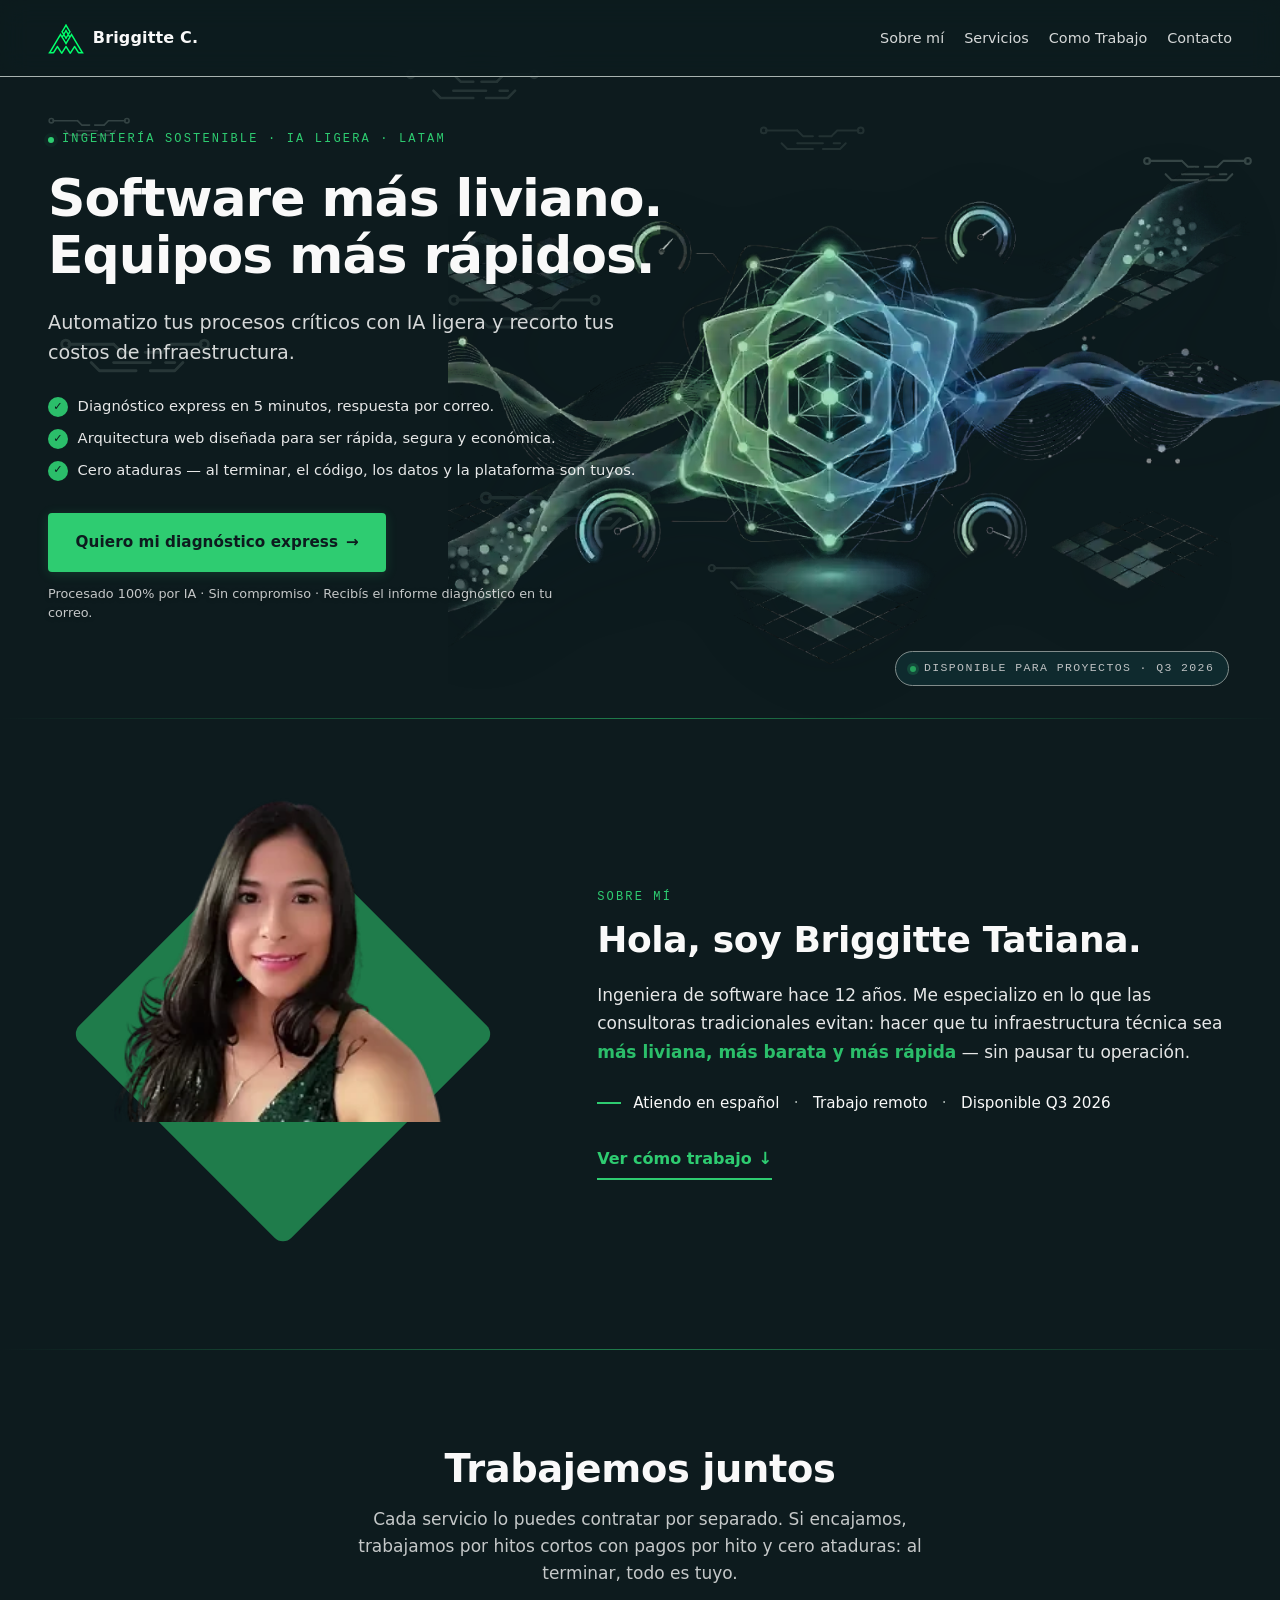
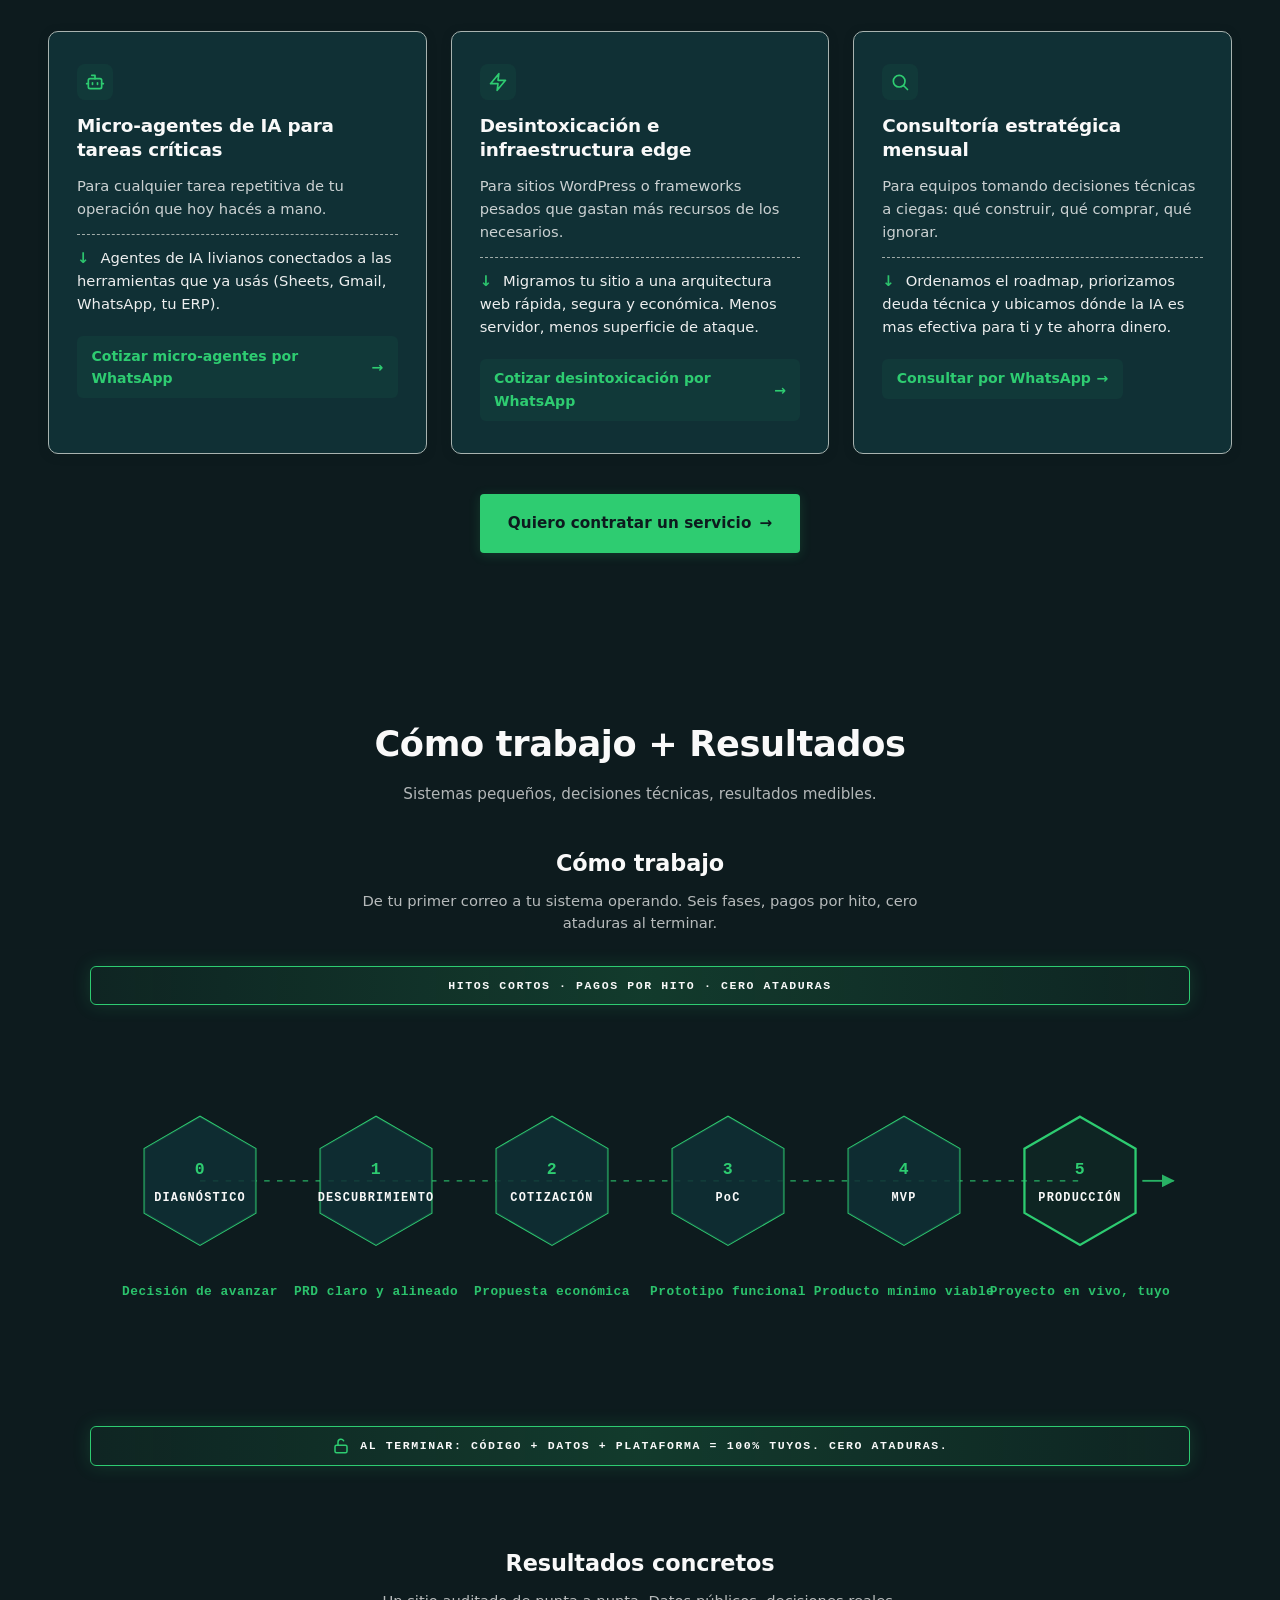
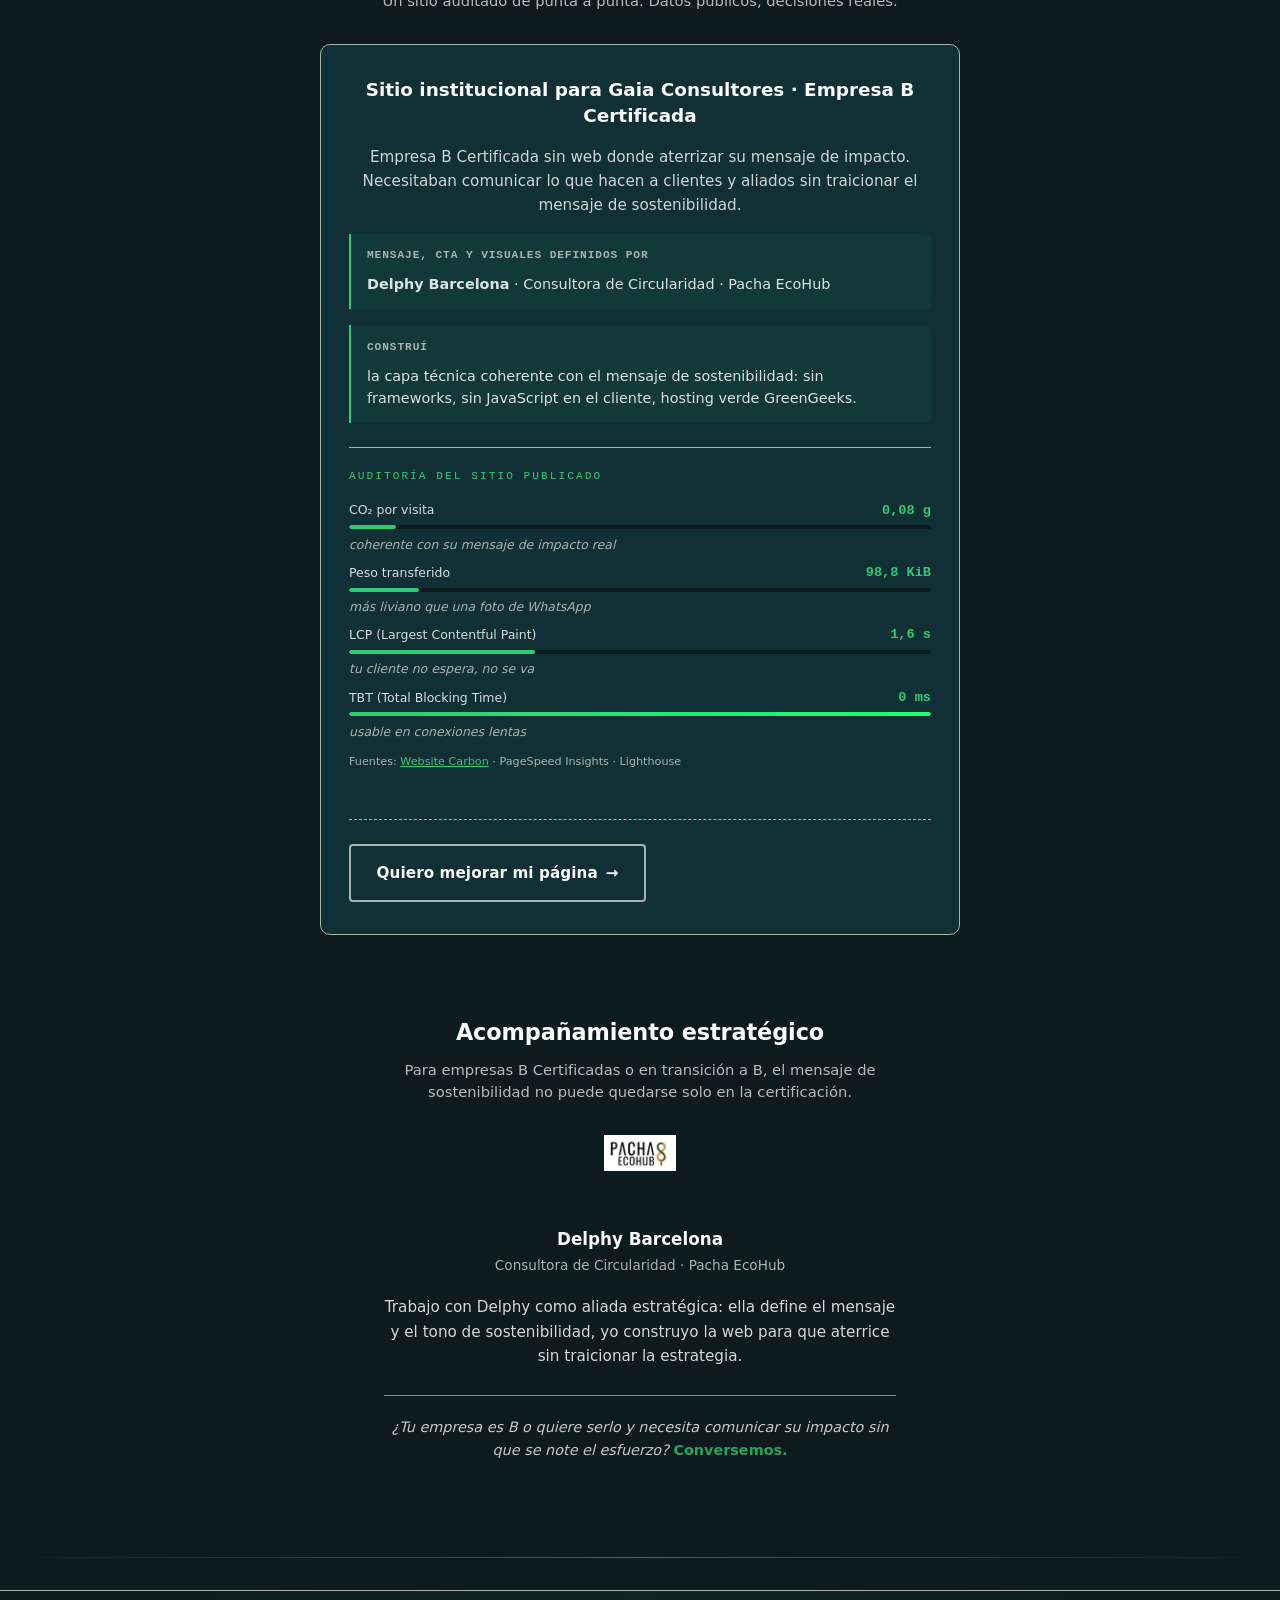
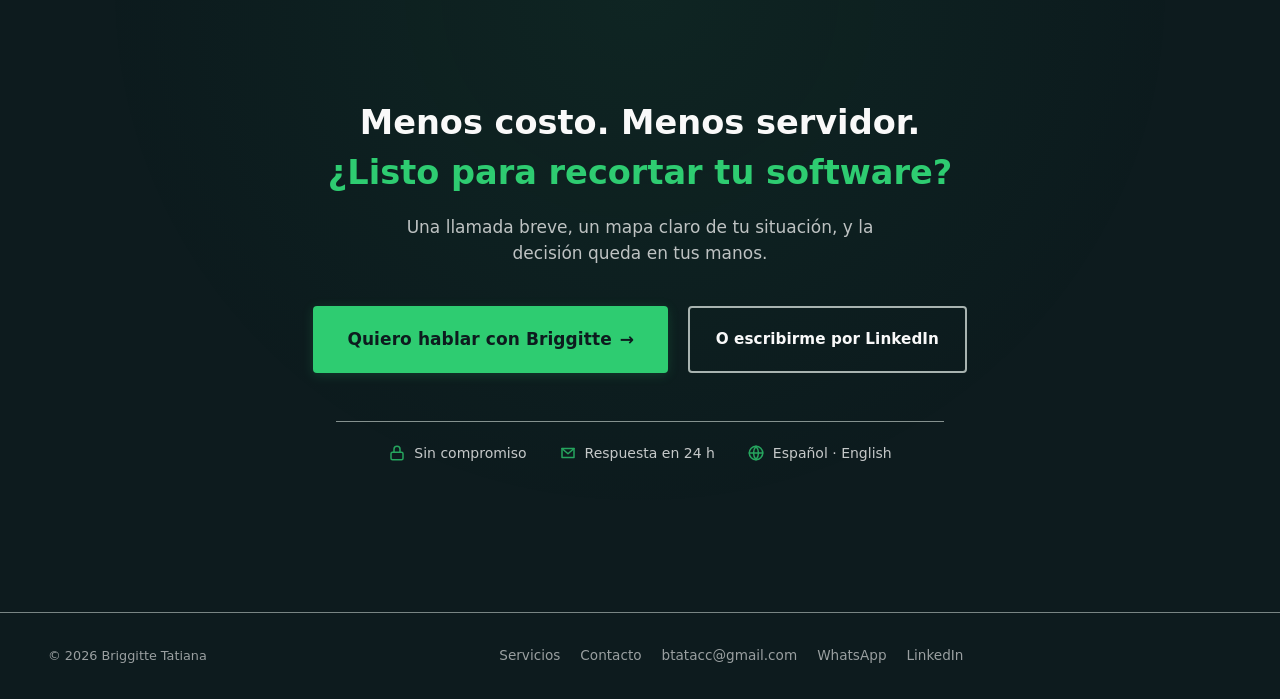
==== index.html @ 725b8bbf "feat(como-trabajo): layout 3+3 zigzag en mobile para legibilidad El SVG desktop con 6 hexágonos en l" ====
<!DOCTYPE html>
<html lang="es">

<head>
  <meta charset="UTF-8">
  <meta name="viewport" content="width=device-width, initial-scale=1.0">
  <meta name="description"
    content="Briggitte Tatiana — Ingeniera de software senior experta en alta eficiencia. Reduzco costos operativos y huella de carbono digital en Latam con infraestructura estática y micro-agentes de IA.">
  <meta name="theme-color" content="#0D1B1E">
  <link rel="canonical" href="https://brillitotech.github.io/">
  <meta property="og:type" content="website">
  <meta property="og:url" content="https://brillitotech.github.io/">
  <meta property="og:title" content="Briggitte Tatiana — Alta Eficiencia para tu Software">
  <meta property="og:description"
    content="Ingeniera de software freelance en Latam. Reduzco costos operativos y CO₂ digital con micro-agentes de IA e infraestructura edge. Sin ataduras.">
  <meta property="og:image" content="https://brillitotech.github.io/assets/hero-illustration.webp">
  <meta property="og:locale" content="es_LATAM">
  <meta name="twitter:card" content="summary_large_image">
  <meta name="twitter:url" content="https://brillitotech.github.io/">
  <meta name="twitter:title" content="Briggitte Tatiana — Alta Eficiencia para tu Software">
  <meta name="twitter:description"
    content="Ingeniera de software freelance. Reduzco costos operativos y CO₂ digital con micro-agentes de IA e infraestructura edge en Latam.">
  <meta name="twitter:image" content="https://brillitotech.github.io/assets/hero-illustration.webp">
  <title>Briggitte Tatiana — Alta Eficiencia para tu Software</title>

  <!-- JSON-LD · datos estructurados para rich results en Google -->
  <script type="application/ld+json">
    {
      "@context": "https://schema.org",
      "@type": "ProfessionalService",
      "name": "Briggitte Tatiana — Brillitotech",
      "description": "Ingeniera de software senior freelance. Reduzco costos operativos y huella de carbono digital en Latam con infraestructura estática y micro-agentes de IA.",
      "url": "https://brillitotech.github.io",
      "image": "https://brillitotech.github.io/assets/sobre_mi.webp",
      "areaServed": { "@type": "Place", "name": "Latinoamérica" },
      "serviceType": ["Micro-agentes de IA", "Infraestructura edge", "Consultoría estratégica"],
      "knowsAbout": ["Arquitectura cloud", "Desarrollo sostenible", "IA ligera"],
      "inLanguage": "es",
      "contactPoint": {
        "@type": "ContactPoint",
        "email": "btatacc@gmail.com",
        "contactOption": "WhatsApp",
        "url": "https://wa.me/573006666230"
      }
    }
  </script>
  <script type="application/ld+json">
    {
      "@context": "https://schema.org",
      "@type": "Person",
      "name": "Briggitte Tatiana",
      "jobTitle": "Ingeniera de Software Senior",
      "description": "Arquitecta cloud freelance especializada en alta eficiencia y desarrollo sostenible para equipos en Latam.",
      "url": "https://brillitotech.github.io",
      "image": "https://brillitotech.github.io/assets/sobre_mi.webp",
      "sameAs": ["https://www.linkedin.com/in/brillitotec/"]
    }
  </script>

  <!--
    ============================================================
    CSS EXTERNO · Arquitectura por responsabilidades
    ------------------------------------------------------------
    tokens.css      Variables de tema (paleta, tipografía, espacios)
    base.css        Reset, body, defaults
    decor.css       Marcas de agua de fondo y capa sobre el decor
    header.css      Header, nav y logo
    layout.css      Container, hero-grid, services-grid, bio-grid, breakpoints
    buttons.css     .btn y variantes (.btn--primary, .btn--ghost)
    sections-hero.css     Hero (eyebrow, h1, sub, props, CTA, illustration)
    sections-servicios.css Servicios + cards reutilizables
    sections-como-trabajo.css Como trabajo + titles compartidos + closing
    sections-resultados.css Impact bars + resultado-card + acompañamiento-card
    sections-closing.css   CTA final + trust signals
    footer.css      Pie de página
    bio.css         Sobre mí (foto + texto + copy)
    modal.css       Modal diagnóstico cyberpunk + .hero-cta__help

    Orden de carga: importa. tokens primero (todo depende de él).
    ============================================================
  -->
  <link rel="stylesheet" href="css/tokens.css">
  <link rel="stylesheet" href="css/base.css">
  <link rel="stylesheet" href="css/decor.css">
  <link rel="stylesheet" href="css/header.css">
  <link rel="stylesheet" href="css/layout.css">
  <link rel="stylesheet" href="css/buttons.css">
  <link rel="stylesheet" href="css/modal.css">
  <link rel="stylesheet" href="css/bio.css">
  <link rel="stylesheet" href="css/seccion/sections-hero.css">
  <link rel="stylesheet" href="css/seccion/sections-servicios.css">
  <link rel="stylesheet" href="css/seccion/sections-como-trabajo.css">
  <link rel="stylesheet" href="css/seccion/sections-resultados.css">
  <link rel="stylesheet" href="css/seccion/sections-closing.css">
  <link rel="stylesheet" href="css/footer.css">
</head>

<body>

  <!--
    ============================================================
    TOGGLE DEL MODAL DE DIAGNÓSTICO — Sin JavaScript
    ------------------------------------------------------------
    Mismo patrón que el toggle de tema:
    1) <input type="checkbox"> oculto al inicio del body.
    2) El CTA del hero (línea ~172) usa <label for="diagnostico-toggle">
       en vez de <a>: al hacer clic marca/desmarca el checkbox.
    3) El bloque .modal (al final del body) se muestra/oculta
       según el estado de este checkbox, vía CSS puro.
    4) El botón "X" dentro del modal es otro <label for="diagnostico-toggle">:
       al hacer clic desmarca el checkbox y cierra el modal.
    ============================================================
  -->
  <input type="checkbox" id="diagnostico-toggle" aria-label="Abrir formulario de diagnóstico">

  <!--
    ============================================================
    FONDO DECORATIVO (marcas de agua globales)
    ------------------------------------------------------------
    Wrapper .bg-decor position:fixed cubre todo el viewport
    con tres capas:
      · .bg-decor__col--left  → 3 marcas (SVG <use>) a la izq
      · .bg-decor__col--right → 3 marcas (SVG <use>) a la der
      · .bg-decor__center     → 8 marcas distribuidas en grid 2×4
    z-index: -1 → queda detrás del contenido.
    aria-hidden=true: puramente decorativo.
    ============================================================
  -->
  <svg width="0" height="0" style="position:absolute" aria-hidden="true">
    <symbol id="decor-logo" viewBox="0 0 1080 1350" fill="none" stroke="#5A6B68" stroke-width="14"
      stroke-linecap="round" stroke-linejoin="round">
      <line x1="225" y1="600" x2="445" y2="600" />
      <polyline points="445,600 485,640 555,640" />
      <line x1="600" y1="640" x2="685" y2="640" />
      <polyline points="685,640 725,600 875,600" />
      <line x1="445" y1="690" x2="625" y2="690" />
      <line x1="700" y1="690" x2="745" y2="690" />
      <polyline points="335,690 375,730 555,730" />
      <polyline points="625,730 745,730 785,690" />
      <circle cx="210" cy="600" r="20" />
      <circle cx="890" cy="600" r="20" />
    </symbol>
  </svg>

  <div class="bg-decor" aria-hidden="true">
    <div class="bg-decor__col bg-decor__col--left">
      <svg class="bg-decor__mark" viewBox="0 0 1080 1350" preserveAspectRatio="xMidYMid meet">
        <use href="#decor-logo" />
      </svg>
      <svg class="bg-decor__mark" viewBox="0 0 1080 1350" preserveAspectRatio="xMidYMid meet">
        <use href="#decor-logo" />
      </svg>
      <svg class="bg-decor__mark" viewBox="0 0 1080 1350" preserveAspectRatio="xMidYMid meet">
        <use href="#decor-logo" />
      </svg>
    </div>
    <div class="bg-decor__col bg-decor__col--right">
      <svg class="bg-decor__mark" viewBox="0 0 1080 1350" preserveAspectRatio="xMidYMid meet">
        <use href="#decor-logo" />
      </svg>
      <svg class="bg-decor__mark" viewBox="0 0 1080 1350" preserveAspectRatio="xMidYMid meet">
        <use href="#decor-logo" />
      </svg>
      <svg class="bg-decor__mark" viewBox="0 0 1080 1350" preserveAspectRatio="xMidYMid meet">
        <use href="#decor-logo" />
      </svg>
    </div>
    <div class="bg-decor__center">
      <svg class="bg-decor__mark--center" viewBox="0 0 1080 1350" preserveAspectRatio="xMidYMid meet">
        <use href="#decor-logo" />
      </svg>
      <svg class="bg-decor__mark--center" viewBox="0 0 1080 1350" preserveAspectRatio="xMidYMid meet">
        <use href="#decor-logo" />
      </svg>
      <svg class="bg-decor__mark--center" viewBox="0 0 1080 1350" preserveAspectRatio="xMidYMid meet">
        <use href="#decor-logo" />
      </svg>
      <svg class="bg-decor__mark--center" viewBox="0 0 1080 1350" preserveAspectRatio="xMidYMid meet">
        <use href="#decor-logo" />
      </svg>
      <svg class="bg-decor__mark--center" viewBox="0 0 1080 1350" preserveAspectRatio="xMidYMid meet">
        <use href="#decor-logo" />
      </svg>
      <svg class="bg-decor__mark--center" viewBox="0 0 1080 1350" preserveAspectRatio="xMidYMid meet">
        <use href="#decor-logo" />
      </svg>
      <svg class="bg-decor__mark--center" viewBox="0 0 1080 1350" preserveAspectRatio="xMidYMid meet">
        <use href="#decor-logo" />
      </svg>
      <svg class="bg-decor__mark--center" viewBox="0 0 1080 1350" preserveAspectRatio="xMidYMid meet">
        <use href="#decor-logo" />
      </svg>
    </div>
  </div>

  <!-- ============================================================
       1 · HEADER / NAV
       ============================================================ -->
  <header class="site-header">
    <div class="container">
      <nav class="nav" aria-label="Navegación principal">
        <a href="#inicio" class="logo" aria-label="Volver al inicio · Brillitotech">
          <img src="assets/brillito-logo-header.webp" alt="" width="36" height="36" class="logo__mark" loading="eager"
            decoding="async">
          <span class="logo__text">Briggitte C.<span class="logo__dot"></span></span>
        </a>
        <ul class="nav-links">
          <li><a href="#sobre-mi">Sobre mí</a></li>
          <li><a href="#servicios">Servicios</a></li>
          <li><a href="#testimonios">Como Trabajo</a></li>
          <li><a href="#contacto">Contacto</a></li>
        </ul>
      </nav>
    </div>
  </header>

  <main>

    <!-- ============================================================
         2 · HERO
         ------------------------------------------------------------
         Jerarquía (de arriba a abajo):
           1. Eyebrow (rol + posicionamiento)
           2. H1 (idea fuerte, 4-8 palabras)
           3. H2 (promesa concreta con dolor → solución)
           4. Value props (3 bullets · ancla de credibilidad)
           5. CTA primario
           6. Help text (alivia objeciones finales)
         Columna derecha: avatar/foto con badge de disponibilidad.
         ============================================================ -->
    <section class="hero" id="inicio">
      <div class="container">
        <div class="hero-grid">

          <div class="hero-text">
            <p class="hero-eyebrow">
              <span class="hero-eyebrow__dot" aria-hidden="true"></span>
              Ingeniería sostenible · IA ligera · Latam
            </p>

            <h1>Software más liviano.<br>Equipos más rápidos.</h1>

            <h2 class="hero-sub">
              Automatizo tus procesos críticos con IA ligera y recorto
              tus costos de infraestructura.
            </h2>

            <ul class="hero-props" aria-label="Qué incluye trabajar conmigo">
              <li><span class="hero-props__check" aria-hidden="true">✓</span> Diagnóstico express en 5 minutos,
                respuesta por correo.</li>
              <li><span class="hero-props__check" aria-hidden="true">✓</span> Arquitectura web diseñada para ser rápida,
                segura y económica.</li>
              <li><span class="hero-props__check" aria-hidden="true">✓</span> Cero ataduras — al terminar, el código,
                los datos y la plataforma son tuyos.</li>
            </ul>

            <div class="hero-cta">
              <label for="diagnostico-toggle" class="btn btn--primary" role="button" tabindex="0">
                Quiero mi diagnóstico express
                <span class="btn__arrow" aria-hidden="true">→</span>
              </label>
              <p class="hero-cta__help">
                Procesado 100% por IA · Sin compromiso · Recibís el informe diagnóstico en tu correo.
              </p>
            </div>
          </div>

        </div>
      </div>

      <div class="hero-illustration-float" aria-hidden="true">
        <img src="assets/hero-illustration.webp" alt="" width="1408" height="768" class="hero-illustration"
          loading="eager" decoding="async">
      </div>

      <span class="hero-availability">
        <span class="hero-availability__dot" aria-hidden="true"></span>
        Disponible para proyectos · Q3 2026
      </span>
    </section>

    <!-- 3 · SOBRE BRIGGITTE (foto + comentario personal) -->
    <section id="sobre-mi" class="bio">
      <div class="container">
        <div class="bio-grid">

          <div class="bio-photo">
            <span class="bio-photo__diamond" aria-hidden="true"></span>
            <img src="assets/sobre_mi.webp" alt="Briggitte Tatiana — ingeniera de software senior"
              class="bio-photo__img" width="800" height="800" loading="lazy" decoding="async">
          </div>

          <div class="bio-text">
            <p class="bio-eyebrow">Sobre mí</p>
            <h2 class="bio-title">Hola, soy Briggitte Tatiana.</h2>
            <p class="bio-lead">
              Ingeniera de software hace 12 años. Me especializo en lo
              que las consultoras tradicionales evitan: hacer que tu
              infraestructura técnica sea <strong>más liviana, más barata y
                más rápida</strong> — sin pausar tu operación.
            </p>

            <div class="bio-divider">
              <span class="bio-divider__dash" aria-hidden="true"></span>
              <span class="bio-divider__text">Atiendo en español</span>
              <span class="bio-divider__sep">·</span>
              <span class="bio-divider__text">Trabajo remoto</span>
              <span class="bio-divider__sep">·</span>
              <span class="bio-divider__text">Disponible Q3 2026</span>
            </div>

            <a href="#servicios" class="bio-cta">
              Ver cómo trabajo
              <span class="bio-cta__arrow" aria-hidden="true">↓</span>
            </a>
          </div>

        </div>
      </div>
    </section>

    <!-- 4 · SERVICIOS -->
    <section id="servicios">
      <div class="container">
        <h2 class="services-title">Trabajemos juntos</h2>
        <p class="services-sub">
          Cada servicio lo puedes contratar por separado. Si encajamos, trabajamos por hitos cortos
          con pagos por hito y cero ataduras: al terminar, todo es tuyo.
        </p>

        <div class="services-grid">

          <article class="card">
            <span class="card-icon card-icon--bolt" aria-hidden="true">
              <svg viewBox="0 0 24 24" fill="none" stroke="currentColor" stroke-width="2" stroke-linecap="round"
                stroke-linejoin="round">
                <path d="M12 8V4H8" />
                <rect width="16" height="12" x="4" y="8" rx="2" />
                <path d="M2 14h2" />
                <path d="M20 14h2" />
                <path d="M15 13v2" />
                <path d="M9 13v2" />
              </svg>
            </span>
            <h3>Micro-agentes de IA para tareas críticas</h3>
            <p class="card__problem">Para cualquier tarea repetitiva de tu operación
              que hoy hacés a mano.</p>
            <p class="card__solution"><span class="card__arrow" aria-hidden="true">↓</span>
              Agentes de IA livianos conectados a las herramientas que ya usás
              (Sheets, Gmail, WhatsApp, tu ERP).
            </p>
            <a class="card__whatsapp"
              href="https://wa.me/573006666230?text=Hola%20Briggitte%2C%20vi%20tu%20servicio%20de%20micro-agentes%20de%20IA%20y%20quiero%20cotizar."
              target="_blank" rel="noopener">
              Cotizar micro-agentes por WhatsApp <span aria-hidden="true">→</span>
            </a>
          </article>

          <article class="card">
            <span class="card-icon card-icon--leaf" aria-hidden="true">
              <svg viewBox="0 0 24 24" fill="none" stroke="currentColor" stroke-width="2" stroke-linecap="round"
                stroke-linejoin="round">
                <polygon points="13 2 3 14 12 14 11 22 21 10 12 10 13 2"></polygon>
              </svg>
            </span>
            <h3>Desintoxicación e infraestructura edge</h3>
            <p class="card__problem">Para sitios WordPress o frameworks pesados
              que gastan más recursos de los necesarios.</p>
            <p class="card__solution"><span class="card__arrow" aria-hidden="true">↓</span>
              Migramos tu sitio a una arquitectura web rápida, segura
              y económica. Menos servidor, menos superficie de ataque.
            </p>
            <a class="card__whatsapp"
              href="https://wa.me/573006666230?text=Hola%20Briggitte%2C%20me%20interesa%20migrar%20mi%20sitio%20a%20infraestructura%20edge."
              target="_blank" rel="noopener">
              Cotizar desintoxicación por WhatsApp <span aria-hidden="true">→</span>
            </a>
          </article>

          <article class="card">
            <span class="card-icon card-icon--scope" aria-hidden="true">
              <svg viewBox="0 0 24 24" fill="none" stroke="currentColor" stroke-width="2" stroke-linecap="round"
                stroke-linejoin="round">
                <circle cx="11" cy="11" r="7"></circle>
                <line x1="21" y1="21" x2="16.5" y2="16.5"></line>
              </svg>
            </span>
            <h3>Consultoría estratégica mensual</h3>
            <p class="card__problem">Para equipos tomando decisiones técnicas a ciegas:
              qué construir, qué comprar, qué ignorar.</p>
            <p class="card__solution"><span class="card__arrow" aria-hidden="true">↓</span>
              Ordenamos el roadmap, priorizamos deuda técnica y ubicamos
              dónde la IA es mas efectiva para ti y te ahorra dinero.
            </p>
            <a class="card__whatsapp"
              href="https://wa.me/573006666230?text=Hola%20Briggitte%2C%20tengo%20preguntas%20sobre%20consultor%C3%ADa%20estrat%C3%A9gica%20mensual."
              target="_blank" rel="noopener">
              Consultar por WhatsApp <span aria-hidden="true">→</span>
            </a>
          </article>

        </div>

        <div class="services-cta">
          <a class="btn btn--primary"
            href="https://wa.me/573006666230?text=Hola%2C%20quiero%20cotizar%20uno%20de%20tus%20servicios"
            target="_blank" rel="noopener">
            Quiero contratar un servicio
            <span class="btn__arrow" aria-hidden="true">→</span>
          </a>
        </div>
      </div>
    </section>

    <!-- 5 · CÓMO TRABAJO + RESULTADOS
         ------------------------------------------------------------
         Reemplazo del antiguo bloque de testimonios. Misma id
         (#testimonios) para no romper anchors del nav y del menú.
         Dos sub-secciones dentro de una sección unificada:
           1. Cómo trabajo    → flujo SVG de 6 hexágonos (Fase 0–5)
           2. Resultados      → caso real auditado (Gaia)
         Sin testimonios fabricados. Sin métricas inventadas. Sin JS. -->
    <section id="testimonios">
      <div class="container">
        <h2 class="section-title">Cómo trabajo + Resultados</h2>
        <p class="section-sub">Sistemas pequeños, decisiones técnicas, resultados medibles.</p>

        <!-- ============================================================
             5.1 · CÓMO TRABAJO · marco freelance
             ------------------------------------------------------------
             Infografía SVG inline: 6 hexágonos numerados (Fase 0–5)
             conectados por una línea de progreso. Dos banners de
             garantía (arriba: hitos cortos · cero ataduras;
             abajo: al terminar todo es tuyo). Sin dependencias
             externas. aria-label describe el flujo completo.
             ============================================================ -->
        <div class="subsection">
          <h3 class="subsection-title">Cómo trabajo</h3>
          <p class="subsection-sub">
            De tu primer correo a tu sistema operando. Seis fases, pagos por hito,
            cero ataduras al terminar.
          </p>

          <!-- Banner superior · garantías de trabajo -->
          <div class="marco-banner marco-banner--top" aria-hidden="false">
            <span class="marco-banner__text">
              HITOS CORTOS · PAGOS POR HITO · CERO ATADURAS
            </span>
          </div>

          <!--
            viewBox 1200x540: da espacio entre los entregables verdes
            y el banner inferior. En desktop, el .marco-banner--bottom
            usa margin-top negativo para subir y emparejar con el
            banner superior. En mobile, el aire extra se aprovecha
            para que los textos verdes no se monten entre sí.
          -->
          <!--
            viewBox 1200x620: aumenta la altura para dar más aire
            vertical entre los hexágonos y los entregables verdes
            inferiores. En mobile (cuando el SVG escala a ~360px de
            ancho) cada px del viewBox equivale a ~0.3px reales,
            por eso este padding interno se nota mucho.
          -->
          <svg class="flow-hexagram" viewBox="0 0 1200 620" xmlns="http://www.w3.org/2000/svg" role="img"
            aria-label="Flujo freelance en seis fases: 0 Diagnóstico inicial, 1 Descubrimiento y arquitectura, 2 Cotización y acuerdo de hitos, 3 Prueba de concepto, 4 Desarrollo del MVP, 5 Despliegue en producción.">

            <!-- Definiciones: glow suave + marcador de flecha hexagonal -->
            <defs>
              <filter id="hex-glow" x="-50%" y="-50%" width="200%" height="200%">
                <feGaussianBlur stdDeviation="3" result="blur" />
                <feMerge>
                  <feMergeNode in="blur" />
                  <feMergeNode in="SourceGraphic" />
                </feMerge>
              </filter>
              <marker id="hex-arrow" viewBox="0 0 10 10" refX="9" refY="5" markerWidth="7" markerHeight="7"
                orient="auto-start-reverse">
                <path d="M 0 0 L 10 5 L 0 10 z" fill="currentColor" />
              </marker>
            </defs>

            <!-- Línea de progreso que conecta los 6 hexágonos.
                 Pasa por el centro vertical (y=170) de cada uno.
                 Glow sutil vía filtro (refuerza identidad sin pesar). -->
            <line class="flow-hexagram__line" x1="120" y1="170" x2="1080" y2="170" />

            <!-- Hexágono 0 · DIAGNÓSTICO -->
            <g class="flow-hex-node" transform="translate(120,170)">
              <polygon class="flow-hex__shape" points="0,-70 60.6,-35 60.6,35 0,70 -60.6,35 -60.6,-35" />
              <polygon class="flow-hex__fill" points="0,-70 60.6,-35 60.6,35 0,70 -60.6,35 -60.6,-35" />
              <text class="flow-hex__num" y="-8" text-anchor="middle">0</text>
              <text class="flow-hex__title" y="22" text-anchor="middle">DIAGNÓSTICO</text>
              <text class="flow-hex__deliv" y="125" text-anchor="middle">Decisión de avanzar</text>
            </g>

            <!-- Hexágono 1 · DESCUBRIMIENTO -->
            <g class="flow-hex-node" transform="translate(312,170)">
              <polygon class="flow-hex__shape" points="0,-70 60.6,-35 60.6,35 0,70 -60.6,35 -60.6,-35" />
              <polygon class="flow-hex__fill" points="0,-70 60.6,-35 60.6,35 0,70 -60.6,35 -60.6,-35" />
              <text class="flow-hex__num" y="-8" text-anchor="middle">1</text>
              <text class="flow-hex__title" y="22" text-anchor="middle">DESCUBRIMIENTO</text>
              <text class="flow-hex__deliv" y="125" text-anchor="middle">PRD claro y alineado</text>
            </g>

            <!-- Hexágono 2 · COTIZACIÓN -->
            <g class="flow-hex-node" transform="translate(504,170)">
              <polygon class="flow-hex__shape" points="0,-70 60.6,-35 60.6,35 0,70 -60.6,35 -60.6,-35" />
              <polygon class="flow-hex__fill" points="0,-70 60.6,-35 60.6,35 0,70 -60.6,35 -60.6,-35" />
              <text class="flow-hex__num" y="-8" text-anchor="middle">2</text>
              <text class="flow-hex__title" y="22" text-anchor="middle">COTIZACIÓN</text>
              <text class="flow-hex__deliv" y="125" text-anchor="middle">Propuesta económica</text>
            </g>

            <!-- Hexágono 3 · PoC -->
            <g class="flow-hex-node" transform="translate(696,170)">
              <polygon class="flow-hex__shape" points="0,-70 60.6,-35 60.6,35 0,70 -60.6,35 -60.6,-35" />
              <polygon class="flow-hex__fill" points="0,-70 60.6,-35 60.6,35 0,70 -60.6,35 -60.6,-35" />
              <text class="flow-hex__num" y="-8" text-anchor="middle">3</text>
              <text class="flow-hex__title" y="22" text-anchor="middle">PoC</text>
              <text class="flow-hex__deliv" y="125" text-anchor="middle">Prototipo funcional</text>
            </g>

            <!-- Hexágono 4 · MVP -->
            <g class="flow-hex-node" transform="translate(888,170)">
              <polygon class="flow-hex__shape" points="0,-70 60.6,-35 60.6,35 0,70 -60.6,35 -60.6,-35" />
              <polygon class="flow-hex__fill" points="0,-70 60.6,-35 60.6,35 0,70 -60.6,35 -60.6,-35" />
              <text class="flow-hex__num" y="-8" text-anchor="middle">4</text>
              <text class="flow-hex__title" y="22" text-anchor="middle">MVP</text>
              <text class="flow-hex__deliv" y="125" text-anchor="middle">Producto mínimo viable</text>
            </g>

            <!-- Hexágono 5 · PRODUCCIÓN · última fase, sale del marco -->
            <g class="flow-hex-node flow-hex-node--last" transform="translate(1080,170)">
              <polygon class="flow-hex__shape" points="0,-70 60.6,-35 60.6,35 0,70 -60.6,35 -60.6,-35" />
              <polygon class="flow-hex__fill" points="0,-70 60.6,-35 60.6,35 0,70 -60.6,35 -60.6,-35" />
              <text class="flow-hex__num" y="-8" text-anchor="middle">5</text>
              <text class="flow-hex__title" y="22" text-anchor="middle">PRODUCCIÓN</text>
              <text class="flow-hex__deliv" y="125" text-anchor="middle">Proyecto en vivo, tuyo</text>
            </g>

            <!-- Flecha final · sale del hex 5 apuntando a "tuyo" -->
            <line class="flow-hexagram__arrow-out" x1="1148" y1="170" x2="1182" y2="170" marker-end="url(#hex-arrow)" />
          </svg>

          <!--
            SVG MOBILE (≤720px) · Layout 3+3 zigzag.
            3 hexs arriba (0, 1, 2) + 3 hexs abajo (3, 4, 5) conectados
            por flechas verticales zig-zag. ViewBox más cuadrado (500x720)
            para que cada hex ocupe ~150px de ancho real en mobile y
            los textos se lean.
            Display:none en desktop via CSS; el SVG desktop de arriba
            sigue siendo el principal en ≥720px.
          -->
          <svg class="flow-hexagram-mobile" viewBox="0 0 500 720" xmlns="http://www.w3.org/2000/svg"
            role="img"
            aria-label="Flujo freelance en seis fases en móvil: 0 Diagnóstico, 1 Descubrimiento, 2 Cotización, 3 Prueba de concepto, 4 MVP, 5 Producción.">

            <!-- Definiciones reutilizadas: marker de flecha -->
            <defs>
              <marker id="hex-arrow-mobile" viewBox="0 0 10 10" refX="9" refY="5" markerWidth="7" markerHeight="7"
                orient="auto-start-reverse">
                <path d="M 0 0 L 10 5 L 0 10 z" fill="currentColor" />
              </marker>
            </defs>

            <!-- Fila 1 · HEXS 0, 1, 2 (arriba) -->
            <!-- Línea horizontal punteada fila 1 -->
            <line class="flow-hexagram__line" x1="80" y1="100" x2="420" y2="100" />

            <!-- Hex 0 · DIAGNÓSTICO (arriba-izquierda) -->
            <g class="flow-hex-node" transform="translate(80,100)">
              <polygon class="flow-hex__shape" points="0,-60 52,-30 52,30 0,60 -52,30 -52,-30" />
              <polygon class="flow-hex__fill" points="0,-60 52,-30 52,30 0,60 -52,30 -52,-30" />
              <text class="flow-hex__num" y="-6" text-anchor="middle">0</text>
              <text class="flow-hex__title" y="18" text-anchor="middle">DIAGNÓSTICO</text>
              <text class="flow-hex__deliv" y="105" text-anchor="middle">Decisión de avanzar</text>
            </g>

            <!-- Hex 1 · DESCUBRIMIENTO (arriba-centro) -->
            <g class="flow-hex-node" transform="translate(250,100)">
              <polygon class="flow-hex__shape" points="0,-60 52,-30 52,30 0,60 -52,30 -52,-30" />
              <polygon class="flow-hex__fill" points="0,-60 52,-30 52,30 0,60 -52,30 -52,-30" />
              <text class="flow-hex__num" y="-6" text-anchor="middle">1</text>
              <text class="flow-hex__title" y="18" text-anchor="middle">DESCUBRIMIENTO</text>
              <text class="flow-hex__deliv" y="105" text-anchor="middle">PRD claro y alineado</text>
            </g>

            <!-- Hex 2 · COTIZACIÓN (arriba-derecha) -->
            <g class="flow-hex-node" transform="translate(420,100)">
              <polygon class="flow-hex__shape" points="0,-60 52,-30 52,30 0,60 -52,30 -52,-30" />
              <polygon class="flow-hex__fill" points="0,-60 52,-30 52,30 0,60 -52,30 -52,-30" />
              <text class="flow-hex__num" y="-6" text-anchor="middle">2</text>
              <text class="flow-hex__title" y="18" text-anchor="middle">COTIZACIÓN</text>
              <text class="flow-hex__deliv" y="105" text-anchor="middle">Propuesta económica</text>
            </g>

            <!-- Flecha zigzag · hex 2 (arriba-derecha, x=420) → hex 3 (abajo-izquierda, x=80) -->
            <path class="flow-hexagram__zigzag" d="M 420,160 L 420,260 L 80,260 L 80,320"
              fill="none" stroke="currentColor" stroke-width="1.5" stroke-dasharray="6 8" opacity="0.85"
              marker-end="url(#hex-arrow-mobile)" />

            <!-- Fila 2 · HEXS 3, 4, 5 (abajo) -->
            <!-- Línea horizontal punteada fila 2 -->
            <line class="flow-hexagram__line" x1="80" y1="430" x2="420" y2="430" />

            <!-- Hex 3 · PoC (abajo-izquierda) -->
            <g class="flow-hex-node" transform="translate(80,430)">
              <polygon class="flow-hex__shape" points="0,-60 52,-30 52,30 0,60 -52,30 -52,-30" />
              <polygon class="flow-hex__fill" points="0,-60 52,-30 52,30 0,60 -52,30 -52,-30" />
              <text class="flow-hex__num" y="-6" text-anchor="middle">3</text>
              <text class="flow-hex__title" y="18" text-anchor="middle">PoC</text>
              <text class="flow-hex__deliv" y="105" text-anchor="middle">Prototipo funcional</text>
            </g>

            <!-- Hex 4 · MVP (abajo-centro) -->
            <g class="flow-hex-node" transform="translate(250,430)">
              <polygon class="flow-hex__shape" points="0,-60 52,-30 52,30 0,60 -52,30 -52,-30" />
              <polygon class="flow-hex__fill" points="0,-60 52,-30 52,30 0,60 -52,30 -52,-30" />
              <text class="flow-hex__num" y="-6" text-anchor="middle">4</text>
              <text class="flow-hex__title" y="18" text-anchor="middle">MVP</text>
              <text class="flow-hex__deliv" y="105" text-anchor="middle">Producto mínimo viable</text>
            </g>

            <!-- Hex 5 · PRODUCCIÓN (abajo-derecha, destacado) -->
            <g class="flow-hex-node flow-hex-node--last" transform="translate(420,430)">
              <polygon class="flow-hex__shape" points="0,-60 52,-30 52,30 0,60 -52,30 -52,-30" />
              <polygon class="flow-hex__fill" points="0,-60 52,-30 52,30 0,60 -52,30 -52,-30" />
              <text class="flow-hex__num" y="-6" text-anchor="middle">5</text>
              <text class="flow-hex__title" y="18" text-anchor="middle">PRODUCCIÓN</text>
              <text class="flow-hex__deliv" y="105" text-anchor="middle">Proyecto en vivo, tuyo</text>
            </g>

            <!-- Flecha final · sale del hex 5 hacia "tuyo" -->
            <line class="flow-hexagram__arrow-out" x1="475" y1="430" x2="490" y2="430"
              marker-end="url(#hex-arrow-mobile)" />
          </svg>

          <!-- Banner inferior · recordatorio del 'todo es tuyo' -->
          <div class="marco-banner marco-banner--bottom" aria-hidden="false">
            <span class="marco-banner__icon" aria-hidden="true">
              <svg viewBox="0 0 24 24" fill="none" stroke="currentColor" stroke-width="2" stroke-linecap="round"
                stroke-linejoin="round">
                <rect x="4" y="11" width="16" height="10" rx="2" />
                <path d="M8 11V7a4 4 0 0 1 7.5-2" />
              </svg>
            </span>
            <span class="marco-banner__text">
              AL TERMINAR: CÓDIGO + DATOS + PLATAFORMA = 100% TUYOS. CERO ATADURAS.
            </span>
          </div>
        </div>

        <!-- ============================================================
             5.2 · RESULTADOS · caso real auditado
             ------------------------------------------------------------
             Cuenta una historia en 4 actos: necesidad del cliente,
             quién definió el mensaje (Delphy), qué construí yo,
             y la auditoría traducida a valor humano. Sin fabricar
             resultados de negocio que no medí.
             ============================================================ -->
        <div class="subsection">
          <h3 class="subsection-title">Resultados concretos</h3>
          <p class="subsection-sub">Un sitio auditado de punta a punta. Datos públicos, decisiones reales.</p>

          <article class="resultado-card">
            <p class="resultado-card__headline">
              Sitio institucional para Gaia Consultores · <strong>Empresa B Certificada</strong>
            </p>

            <p class="resultado-card__body">
              Empresa B Certificada sin web donde aterrizar su mensaje de impacto.
              Necesitaban comunicar lo que hacen a clientes y aliados sin traicionar
              el mensaje de sostenibilidad.
            </p>

            <!-- Quién definió el mensaje, los CTA y el diseño visual -->
            <div class="resultado-card__rol">
              <span class="resultado-card__rol-label">Mensaje, CTA y visuales definidos por</span>
              <p class="resultado-card__rol-text">
                <strong>Delphy Barcelona</strong> · Consultora de Circularidad · Pacha EcoHub
              </p>
            </div>

            <!-- Qué construí yo -->
            <div class="resultado-card__rol">
              <span class="resultado-card__rol-label">Construí</span>
              <p class="resultado-card__rol-text">
                la capa técnica coherente con el mensaje de sostenibilidad:
                sin frameworks, sin JavaScript en el cliente, hosting verde GreenGeeks.
              </p>
            </div>

            <!-- Auditoría con bajada humana -->
            <div class="impact" role="group" aria-label="Auditoría de impacto">
              <p class="impact__title">Auditoría del sitio publicado</p>
              <ul class="impact__list">
                <li>
                  <span class="impact__label">CO₂ por visita</span>
                  <span class="impact__value">0,08 g</span>
                  <span class="impact__note">coherente con su mensaje de impacto real</span>
                  <span class="impact__bar"><span class="impact__fill" style="width: 8%"></span></span>
                </li>
                <li>
                  <span class="impact__label">Peso transferido</span>
                  <span class="impact__value">98,8 KiB</span>
                  <span class="impact__note">más liviano que una foto de WhatsApp</span>
                  <span class="impact__bar"><span class="impact__fill" style="width: 12%"></span></span>
                </li>
                <li>
                  <span class="impact__label">LCP (Largest Contentful Paint)</span>
                  <span class="impact__value">1,6 s</span>
                  <span class="impact__note">tu cliente no espera, no se va</span>
                  <span class="impact__bar"><span class="impact__fill" style="width: 32%"></span></span>
                </li>
                <li>
                  <span class="impact__label">TBT (Total Blocking Time)</span>
                  <span class="impact__value">0 ms</span>
                  <span class="impact__note">usable en conexiones lentas</span>
                  <span class="impact__bar impact__bar--perfect"><span class="impact__fill"
                      style="width: 100%"></span></span>
                </li>
              </ul>
              <p class="impact__source">
                Fuentes:
                <a href="https://www.websitecarbon.com/" target="_blank" rel="noopener">Website Carbon</a> ·
                PageSpeed Insights · Lighthouse
              </p>
            </div>

            <!-- Puente de conversión post-resultado · H2 auditoría UX/UI.
                 Refuerza el caso Gaia con CTA contextual a WhatsApp.
                 Usa .btn--ghost (borde técnico) para no competir con el
                 CTA primario de la sección. -->
            <div class="resultado-card__cta">
              <a class="btn btn--ghost"
                href="https://wa.me/573006666230?text=Hola%20Briggitte%2C%20vi%20el%20caso%20de%20Gaia%20Consultores%20y%20quiero%20mejorar%20mi%20p%C3%A1gina."
                target="_blank" rel="noopener">
                Quiero mejorar mi página
                <span class="btn__arrow" aria-hidden="true">→</span>
              </a>
            </div>
          </article>
        </div>

        <!-- ============================================================
             5.3 · ACOMPAÑAMIENTO ESTRATÉGICO · aliada para sostenibilidad
             ------------------------------------------------------------
             Delphy deja de ser logo decorativo: aquí es aliada con rol
             claro y nombre propio en la narrativa. Sin CTA propio;
             puente suave enlaza a #contacto (que ya tiene los CTAs reales).
             ============================================================ -->
        <div class="subsection">
          <h3 class="subsection-title">Acompañamiento estratégico</h3>
          <p class="subsection-sub">
            Para empresas B Certificadas o en transición a B, el mensaje de
            sostenibilidad no puede quedarse solo en la certificación.
          </p>

          <div class="acompanamiento-card">
            <div class="acompanamiento-card__logo" aria-label="Pacha EcoHub">
              <img src="assets/pacha-ecohub-logo.webp" alt="Pacha EcoHub" loading="lazy">
            </div>

            <p class="acompanamiento-card__name">
              <strong>Delphy Barcelona</strong>
              <span>Consultora de Circularidad · Pacha EcoHub</span>
            </p>

            <p class="acompanamiento-card__rol">
              Trabajo con Delphy como aliada estratégica: ella define el mensaje
              y el tono de sostenibilidad, yo construyo la web para que aterrice
              sin traicionar la estrategia.
            </p>

            <p class="acompanamiento-card__puente">
              ¿Tu empresa es B o quiere serlo y necesita comunicar su impacto
              sin que se note el esfuerzo?
              <a href="#contacto" class="acompanamiento-card__link">Conversemos.</a>
            </p>
          </div>
        </div>
      </div>
    </section>

    <!-- ============================================================
         6 · CIERRE
         ============================================================ -->
    <section id="contacto" class="closing">
      <div class="container">
        <h2 class="closing-title">
          Menos costo. Menos servidor.
          <span class="closing-title__hl">¿Listo para recortar tu software?</span>
        </h2>
        <p class="closing-sub">Una llamada breve, un mapa claro de tu situación, y la decisión queda en tus manos.</p>
        <div class="closing-actions">
          <a href="https://calendar.app.google/waVhCpxqebUEP3vc9" target="_blank" rel="noopener"
            class="btn btn--primary">
            Quiero hablar con Briggitte
            <span class="btn__arrow" aria-hidden="true">→</span>
          </a>
          <a href="https://www.linkedin.com/in/brillitotec/" target="_blank" rel="noopener" class="btn btn--ghost">O
            escribirme por LinkedIn</a>
        </div>
        <p class="closing-trust">
          <span class="closing-trust__item">
            <svg class="closing-trust__icon" viewBox="0 0 24 24" aria-hidden="true" fill="none" stroke="currentColor"
              stroke-width="2" stroke-linecap="round" stroke-linejoin="round">
              <rect x="4" y="11" width="16" height="10" rx="2" />
              <path d="M8 11V7a4 4 0 0 1 8 0v4" />
            </svg>
            Sin compromiso
          </span>
          <span class="closing-trust__item">
            <svg class="closing-trust__icon" viewBox="0 0 24 24" aria-hidden="true" fill="none" stroke="currentColor"
              stroke-width="2" stroke-linecap="round" stroke-linejoin="round">
              <path d="M4 6h16v12H4z" />
              <path d="M4 6l8 7 8-7" />
            </svg>
            Respuesta en 24 h
          </span>
          <span class="closing-trust__item">
            <svg class="closing-trust__icon" viewBox="0 0 24 24" aria-hidden="true" fill="none" stroke="currentColor"
              stroke-width="2" stroke-linecap="round" stroke-linejoin="round">
              <circle cx="12" cy="12" r="9" />
              <path d="M3 12h18M12 3a14 14 0 0 1 0 18M12 3a14 14 0 0 0 0 18" />
            </svg>
            Español · English
          </span>
        </p>
      </div>
    </section>

  </main>

  <footer class="site-footer">
    <div class="container site-footer__grid">
      <p class="site-footer__copy">© 2026 Briggitte Tatiana</p>
      <address class="site-footer__links" aria-label="Contacto">
        <a href="#servicios">Servicios</a>
        <a href="#contacto">Contacto</a>
        <a href="mailto:btatacc@gmail.com">btatacc@gmail.com</a>
        <a href="https://wa.me/573006666230" target="_blank" rel="noopener">WhatsApp</a>
        <a href="https://www.linkedin.com/in/brillitotec/" target="_blank" rel="noopener">LinkedIn</a>
      </address>
    </div>
  </footer>

  <div class="modal" role="dialog" aria-modal="true" aria-labelledby="modal-title">
    <label for="diagnostico-toggle" class="modal__backdrop" aria-label="Cerrar modal"></label>

    <div class="modal__panel" role="document">
      <label for="diagnostico-toggle" class="modal__close" aria-label="Cerrar" title="Cerrar">×</label>

      <!--
        ============================================================
        OVERLAY · "Generando diagnóstico"
        ------------------------------------------------------------
        Se muestra al hacer submit (vía JS) y desaparece cuando el
        navegador navega a /gracias.html. El atributo `hidden` lo
        arranca oculto: si JS está desactivado, el form nativo
        sigue funcionando exactamente como antes (mejora progresiva).
        `aria-live="polite"` anuncia el cambio a lectores de pantalla.
        ============================================================
      -->
      <div class="modal__overlay" id="diagnostico-overlay" hidden role="status" aria-live="polite">
        <div class="modal__overlay-inner">
          <img src="assets/brillito-logo-modal.webp" alt="" class="modal__overlay-logo" width="96" height="120"
            aria-hidden="true">
          <p class="modal__overlay-eyebrow">// Generando tu diagnóstico</p>
          <p class="modal__overlay-text">Espera un momento…</p>
        </div>
      </div>

      <header class="modal__header">
        <p class="modal__eyebrow">// Diagnóstico Express</p>
        <h2 id="modal-title" class="modal__title">Diseña tu Piloto de IA en 5 minutos</h2>
        <p class="modal__sub">Contesta 6 preguntas. Recibirás un mapa de optimización por correo.</p>
      </header>

      <!--
        action="/api" → endpoint serverless definido en api/index.py.
        method="post" coincide con handler.do_POST de BaseHTTPRequestHandler.
        enctype default (application/x-www-form-urlencoded) alcanza para
        los tipos de campos que hay acá; el backend también acepta JSON.

        Nombres de campo (wire real del HTML):
          nombre, empresa, correo, proceso, stack, volumen
        El handler los renombra internamente a los nombres canónicos del
        brief (email, proceso_manual, herramientas, volumen_mensual) antes
        de invocar Gemini, así que NO renombrar acá sin actualizar
        WIRE_TO_CANONICAL en api/index.py.
      -->
      <form class="modal__form" action="/api" method="post" novalidate>
        <!-- Redirección post-submit a la página de gracias (estática,
             misma arquitectura eco-eficiente: cero JS). -->
        <input type="hidden" name="_next" value="/gracias.html">

        <div class="modal__field">
          <label for="d-nombre">Nombre Completo</label>
          <input type="text" id="d-nombre" name="nombre" placeholder="Ej. Briggitte Tatiana" required
            autocomplete="name">
        </div>

        <div class="modal__field">
          <label for="d-empresa">Nombre de la Empresa</label>
          <input type="text" id="d-empresa" name="empresa" placeholder="Ej. Liwaisi Tech" required
            autocomplete="organization">
        </div>

        <div class="modal__field">
          <label for="d-correo">Correo Electrónico Corporativo</label>
          <input type="email" id="d-correo" name="correo" placeholder="tucorreo@empresa.com" required
            autocomplete="email">
        </div>

        <div class="modal__field">
          <label for="d-proceso">¿Cuál es el proceso manual o repetitivo que más tiempo le quita a tu equipo
            hoy?</label>
          <textarea id="d-proceso" name="proceso" rows="4" maxlength="300"
            placeholder="Ej. Conciliar manualmente las facturas en Excel que nos envían los proveedores por correo..."
            aria-describedby="d-proceso-help" required></textarea>
          <p class="modal__help" id="d-proceso-help">
            Cuanto más concreto, mejor el diagnóstico: nombre del proceso, herramientas que intervienen, frecuencia y
            tiempo estimado que le dedicás.
          </p>
          <span class="modal__counter" role="status" aria-live="polite" aria-valuenow="0" aria-valuemin="0"
            aria-valuemax="300" aria-label="Caracteres usados del mensaje">0/300</span>
        </div>

        <div class="modal__field">
          <label for="d-stack">¿Qué herramientas o software usan actualmente en ese proceso?</label>
          <input type="text" id="d-stack" name="stack" placeholder="Ej. Excel, Gmail, Google Drive, Hubspot" required>
        </div>

        <div class="modal__field">
          <label for="d-volumen">¿Cuál es el volumen aproximado de transacciones o registros procesados al mes?</label>
          <select id="d-volumen" name="volumen" required>
            <option value="" disabled selected>Selecciona un rango…</option>
            <option value="lt-100">Menos de 100 operaciones / mes</option>
            <option value="100-1000">100 a 1,000 operaciones / mes</option>
            <option value="1000-10000">1,000 a 10,000 operaciones / mes</option>
            <option value="gt-10000">Más de 10,000 operaciones / mes</option>
          </select>
        </div>

        <button type="submit" class="modal__submit">Quiero mi diagnóstico</button>
      </form>

      <!--
        Hint visual de scroll: chevron pulsando en el borde inferior.
        Se oculta via JS cuando el usuario ya scrolleó hasta el fondo
        (clase .modal__scroll-hint--hidden en el panel).
        aria-hidden porque es puramente decorativo (el scroll ya
        funciona sin él; este solo es affordance visual).
      -->
      <div class="modal__scroll-hint" aria-hidden="true">
        <svg viewBox="0 0 24 24" fill="none" stroke="currentColor" stroke-width="2.5"
          stroke-linecap="round" stroke-linejoin="round">
          <polyline points="6 9 12 15 18 9" />
        </svg>
      </div>
    </div>
  </div>

  <!--
    ============================================================
    JS · Overlay de submit
    ------------------------------------------------------------
    Inline (~400 bytes) porque solo se usa acá y mantenerlo inline
    ahorra 1 request HTTP en la página principal (regla eco-eficiente).
    No llama preventDefault: el form nativo sigue su flujo. El overlay
    se muestra hasta que el 302 navegue a gracias.html.

    En caso de error 5xx, el backend ahora redirige a
    gracias.html?error=<status> en vez de devolver JSON crudo. El
    setTimeout de 90s sigue siendo un backstop defensivo por si
    la red se cuelga sin redirigir.
    ============================================================
  -->
  <script>
    (function () {
      var form = document.querySelector('.modal__form');
      var overlay = document.getElementById('diagnostico-overlay');
      if (!form || !overlay) return;
      form.addEventListener('submit', function () {
        overlay.hidden = false;
        setTimeout(function () { overlay.hidden = true; }, 90000);
      });
    })();

    /* Scroll-hint · toggle del chevron del borde inferior.
       Cuando el panel tiene contenido scrolleable Y el usuario NO ha
       llegado al fondo, el chevron pulsa indicando "hay más abajo".
       Al scrollear al fondo (o si NO hay overflow), se oculta.
       Sin libs, ~250 bytes inline. */
    (function () {
      var panel = document.querySelector('.modal__panel');
      if (!panel) return;
      var update = function () {
        var atBottom = panel.scrollTop + panel.clientHeight >= panel.scrollHeight - 4;
        var hasOverflow = panel.scrollHeight > panel.clientHeight + 4;
        if (atBottom || !hasOverflow) {
          panel.classList.add('modal__panel--scrolled-bottom');
        } else {
          panel.classList.remove('modal__panel--scrolled-bottom');
        }
      };
      panel.addEventListener('scroll', update, { passive: true });
      // Estado inicial (en caso de que el modal se abra con poco contenido
      // y NO haya overflow).
      update();
    })();

    /* Counter del textarea 'proceso' — actualiza caracteres en
       tiempo real y sincroniza aria-valuenow para screen readers. */
    (function () {
      var textarea = document.getElementById('d-proceso');
      var counter = document.querySelector('.modal__counter');
      if (!textarea || !counter) return;
      var max = parseInt(textarea.getAttribute('maxlength'), 10) || 300;
      var update = function () {
        var len = textarea.value.length;
        counter.textContent = len + '/' + max;
        counter.setAttribute('aria-valuenow', String(len));
      };
      textarea.addEventListener('input', update);
      update();
    })();

    /* Modal · focus trap + management (WCAG 2.1.2 / 2.4.3 / 2.4.11)
       El modal se abre/cierra via checkbox (#diagnostico-toggle) —
       patrón CSS-only. El JS solo gestiona el foco:
         · Al abrir: foco al primer campo del form.
         · Al cerrar: foco vuelve al trigger que abrió el modal.
         · Tab / Shift+Tab quedan atrapados dentro del modal.
         · ESC cierra el modal. */
    (function () {
      var toggle = document.getElementById('diagnostico-toggle');
      var modal = document.querySelector('.modal');
      if (!toggle || !modal) return;

      var FOCUSABLE = 'a[href], button:not([disabled]), input:not([disabled]):not([type="hidden"]), textarea:not([disabled]), select:not([disabled]), [tabindex]:not([tabindex="-1"])';
      var lastTrigger = null;

      var getFocusable = function () {
        return Array.prototype.slice.call(modal.querySelectorAll(FOCUSABLE));
      };

      var trapFocus = function (e) {
        if (!toggle.checked) return;
        if (e.key !== 'Tab') return;
        var items = getFocusable();
        if (items.length === 0) return;
        var first = items[0];
        var last = items[items.length - 1];
        if (e.shiftKey && document.activeElement === first) {
          e.preventDefault();
          last.focus();
        } else if (!e.shiftKey && document.activeElement === last) {
          e.preventDefault();
          first.focus();
        }
      };

      document.addEventListener('keydown', function (e) {
        if (e.key === 'Escape' && toggle.checked) {
          toggle.checked = false;
          toggle.dispatchEvent(new Event('change'));
        } else {
          trapFocus(e);
        }
      });

      // Cuando cambia el estado del checkbox: abrir o cerrar modal.
      toggle.addEventListener('change', function () {
        if (toggle.checked) {
          lastTrigger = document.activeElement;
          // Mover foco al primer campo del form al abrir.
          var firstField = modal.querySelector('input, textarea, select');
          if (firstField) firstField.focus();
        } else if (lastTrigger && typeof lastTrigger.focus === 'function') {
          // Devolver foco al trigger que abrió el modal al cerrar.
          lastTrigger.focus();
        }
      });
    })();
  </script>

</body>

</html>
---- css/tokens.css ----
/* ============================================================
   TOKENS DE DISEÑO
   ------------------------------------------------------------
   Custom properties de la landing. Cualquier cambio de paleta,
   tipografía o espaciado se hace ACÁ, no en los componentes.
   Esto permite mantener coherencia visual sin cazar valores
   hardcodeados por todo el código.
   ============================================================ */

:root {
  /* ---------- Paleta · Modo Oscuro (default) ----------
     Optimizado para OLED: ahorra batería y reduce CO₂. */
  --color-bg:           #0D1B1E;   /* Verde Abismo · fondo principal */
  --color-surface:      #103035;   /* Verde Tierra · tarjetas/bloques */
  --color-text:         #F9F9F9;   /* Blanco Nube · texto principal */
  --color-text-muted:   #A8B3B0;   /* Gris Técnico · bordes, textos secundarios (~5.4:1 sobre bg) */
  --color-accent:       #2ECC71;   /* Verde Clorofila · CTAs, acentos (≤20%) */
  --color-shadow:       rgba(13, 27, 30, 0.4);
  --color-shadow-soft:  rgba(13, 27, 30, 0.18);
  --color-accent-glow:  rgba(46, 204, 113, 0.18);
  --color-accent-tint:  rgba(46, 204, 113, 0.06);

  /* ---------- Tipografía ----------
     SOLO fuentes nativas del sistema. Google Fonts y externas
     están ESTRICTAMENTE prohibidas por el brief del proyecto. */
  --font-sans:  system-ui, -apple-system, BlinkMacSystemFont,
                "Segoe UI", Roboto, Helvetica, Arial, sans-serif;
  --font-mono:  ui-monospace, SFMono-Regular, "SF Mono", Menlo,
                Consolas, monospace;

  /* ---------- Espaciado y radios ----------
     Valores coherentes para todo el sitio. */
  --radius-sm:   4px;
  --radius-md:   6px;
  --radius-lg:   10px;
  --space-xs:    0.4rem;
  --space-sm:    0.75rem;
  --space-md:    1.25rem;
  --space-lg:    1.75rem;
  --space-xl:    2.5rem;

  /* ---------- Iconos ----------
     Sistema unificado en 3 tamaños + 1 stroke consistente.
     Antes había 4 tamaños distintos (16, 18, 20, 36) sin token. */
  --icon-size-sm:  18px;  /* trust row, banner garantía */
  --icon-size-md:  20px;  /* hero props check, contenido inline */
  --icon-size-lg:  36px;  /* cards de servicio (con fondo tint) */
  --icon-stroke:   1.75;  /* coherente con los SVGs inline del sitio */

  /* ---------- Variantes Cyberpunk · Modal de Diagnóstico ----------
     Estética intencionalmente distinta al resto del sitio
     (modo técnico / operativo). Verde neón saturado, fondo
     casi negro, texto azulado. Mantener coherencia con la
     identidad 'modo consola' del formulario. Si en el futuro
     se decide alinear con el sistema principal, basta con
     apuntar estas variantes a los tokens base. */
  --color-accent-cyber:   #00FF66;  /* Verde Neón · CTAs y acentos del modal */
  --color-bg-cyber:       #0A0E17;  /* Negro Profundo · fondo del modal */
  --color-text-cyber:     #E1EBF5;  /* Blanco Azulado · texto principal del modal */
  --color-text-cyber-mut: #5A6E85;  /* Gris Azulado · textos secundarios del modal */
  --color-glow-cyber:     rgba(0, 255, 102, 0.18);  /* Glow neón del modal */
  --font-mono-cyber:      Consolas, Monaco, "Courier New", monospace;  /* Stack monoespaciado explícito */
}
---- css/base.css ----
/* ============================================================
   BASE
   ------------------------------------------------------------
   Reset minimalista, tipografía, comportamiento por defecto
   de elementos estructurales. Los selectores específicos de
   cada sección viven en css/seccion/*.css, bio.css y modal.css.
   ============================================================ */

/* ---------- Reset ---------- */
*,
*::before,
*::after {
  box-sizing: border-box;
  margin: 0;
  padding: 0;
}

/* ---------- html / scroll suave + fondo del tema activo ----------
   El fondo va en <html> (no en <body>) para que las marcas
   globales fijas al viewport (z-index: 0 en el .bg-decor) se
   vean ENCIMA del fondo pero DETRÁS del contenido textual de
   cada sección. Si el fondo estuviera en <body>, ningún hijo
   con z-index positivo podría verse por debajo del body, y
   las marcas quedarían tapadas. */
html {
  scroll-behavior: smooth;
  -webkit-text-size-adjust: 100%;
  background: var(--color-bg);
  transition: background-color 0.2s linear;
}

/* ---------- Body · tipografía y color del tema activo ---------- */
body {
  font-family: var(--font-sans);
  color: var(--color-text);
  line-height: 1.6;
  font-size: 16px;
  min-height: 100vh;
  -webkit-font-smoothing: antialiased;
  /* Sin background: hereda el de <html> y deja pasar las marcas
     globales a través de las secciones. */
  transition: color 0.2s linear;
}

/* ---------- Defaults de elementos ---------- */
img {
  max-width: 100%;
  display: block;
}

a {
  color: inherit;
  text-decoration: none;
}

/* ---------- Checkboxes visually hidden ----------
   Los <input type="checkbox"> se usan como toggles puros CSS
   (modal de diagnóstico). Existen en el DOM y siguen siendo
   accesibles (lectores de pantalla los anuncian), pero no se
   renderizan visualmente ni ocupan espacio en el layout. */
input[type="checkbox"] {
  position: absolute;
  width: 1px;
  height: 1px;
  padding: 0;
  margin: -1px;
  overflow: hidden;
  clip: rect(0, 0, 0, 0);
  white-space: nowrap;
  border: 0;
}

/* Accesibilidad · respeta la preferencia del sistema operativo
   para reducir movimiento. Neutraliza los 3 keyframes 'pulse'
   del sitio (hero-eyebrow, hero-availability, modal-overlay-logo)
   y todas las transiciones para usuarios con sensibilidad
   vestibular o que desactivaron animaciones a nivel SO. */
@media (prefers-reduced-motion: reduce) {
  *,
  *::before,
  *::after {
    animation-duration: 0.01ms !important;
    animation-iteration-count: 1 !important;
    transition-duration: 0.01ms !important;
    scroll-behavior: auto !important;
  }
}
---- css/decor.css ----
/* ============================================================
   DECOR
   ------------------------------------------------------------
   Marcas de agua de fondo fijas al viewport y reglas necesarias
   para que el contenido textual y los CTAs floten por encima
   de ellas. No es layout (no distribuye bloques) ni componente
   (no tiene estado ni variante) — es decoración persistente.

   Componentes:
     · .bg-decor                     wrapper full-viewport
     · .bg-decor__col--left/right    columnas de 3 marcas
     · .bg-decor__mark               marca individual de columna
     · .bg-decor__center             grid 2×4 central
     · .bg-decor__mark--center       marca individual central
   ============================================================ */

/* ---------- Wrapper + capa de contenido sobre el decor ---------- */
.bg-decor {
  position: fixed;
  inset: 0;
  z-index: 0;
  pointer-events: none;
  overflow: hidden;
}

/* Para que las marcas globales se vean a través de las secciones
   (incluido el hero, que tiene background sólido), el contenido
   textual y los CTAs van ENCIMA con z-index 1. El header/main/footer
   heredan z-index auto (debajo de las marcas) pero su contenido
   interno va con z-index 1.
   sections sin fondo sólido dejan pasar las marcas naturalmente. */
.hero .container,
.site-header > .container,
.services-grid,
.closing > .container,
.site-footer > .container {
  position: relative;
  z-index: 1;
}

/* ============================================================
   COLUMNAS LATERALES · 3 marcas apiladas a cada lado
   ------------------------------------------------------------
   Wrapper .bg-decor position:fixed cubre todo el viewport con
   tres capas:
     · .bg-decor__col--left  → 3 marcas apiladas a la izquierda
     · .bg-decor__col--right → 3 marcas apiladas a la derecha
   z-index: -1 → queda detrás del contenido.
   pointer-events: none → no captura clicks.
   Color por currentColor (definido en el atributo stroke del <symbol>).
   ============================================================ */
.bg-decor__col {
  position: absolute;
  top: 0;
  width: 200px;
  height: 100%;
  display: flex;
  flex-direction: column;
  justify-content: space-between;
  align-items: center;
  padding: 6vh 0;
}

.bg-decor__col--left  { left: 0; }
.bg-decor__col--right { right: 0; }

.bg-decor__mark {
  display: block;
  width: 100%;
  height: auto;
  opacity: 0.55;
}

/* Variación de tamaño y posición: cada marca es distinta para
   que no se lea como un patrón de pared. */
.bg-decor__col--left .bg-decor__mark:nth-child(1) {
  width: 60%;
  transform: translateX(-10%) translateY(0);
  opacity: 0.50;
}
.bg-decor__col--left .bg-decor__mark:nth-child(2) {
  width: 110%;
  transform: translateX(15%) translateY(-8vh);
  opacity: 0.35;
}
.bg-decor__col--left .bg-decor__mark:nth-child(3) {
  width: 75%;
  transform: translateX(-20%) translateY(4vh);
  opacity: 0.45;
}

.bg-decor__col--right .bg-decor__mark:nth-child(1) {
  width: 80%;
  transform: translateX(10%) translateY(2vh);
  opacity: 0.55;
}
.bg-decor__col--right .bg-decor__mark:nth-child(2) {
  width: 55%;
  transform: translateX(-5%) translateY(-6vh);
  opacity: 0.40;
}
.bg-decor__col--right .bg-decor__mark:nth-child(3) {
  width: 100%;
  transform: translateX(18%) translateY(6vh);
  opacity: 0.50;
}

/* ============================================================
   COLUMNA CENTRAL · 8 marcas distribuidas elegantemente
   ------------------------------------------------------------
   Va detrás del contenido principal (z-index: -1 del .bg-decor).
   Las 8 marcas se distribuyen en un grid 2×4 con offsets y
   tamaños variables — opacidad baja para no competir con
   el texto que va encima.
   ============================================================ */
.bg-decor__center {
  position: absolute;
  top: 0;
  left: 50%;
  transform: translateX(-50%);
  width: min(560px, 70vw);
  height: 100%;
  display: grid;
  grid-template-columns: 1fr 1fr;
  grid-template-rows: repeat(4, 1fr);
  align-items: center;
  justify-items: center;
  gap: 0;
}

.bg-decor__mark--center {
  opacity: 0.30;
  display: block;
  width: 80%;
  height: auto;
}

/* Variación por marca: tamaño y desplazamiento únicos.
   La idea es que NO se lea como un patrón: cada una se
   ubica en un cuadrante distinto del centro con su propio
   offset horizontal y vertical. */
.bg-decor__mark--center:nth-child(1) {
  width: 70%;
  transform: translateX(-15%) translateY(-10%);
  opacity: 0.32;
}
.bg-decor__mark--center:nth-child(2) {
  width: 55%;
  transform: translateX(20%) translateY(15%);
  opacity: 0.28;
}
.bg-decor__mark--center:nth-child(3) {
  width: 80%;
  transform: translateX(10%) translateY(-8%);
  opacity: 0.26;
}
.bg-decor__mark--center:nth-child(4) {
  width: 50%;
  transform: translateX(-25%) translateY(12%);
  opacity: 0.30;
}
.bg-decor__mark--center:nth-child(5) {
  width: 90%;
  transform: translateX(25%) translateY(-15%);
  opacity: 0.26;
}
.bg-decor__mark--center:nth-child(6) {
  width: 60%;
  transform: translateX(-10%) translateY(8%);
  opacity: 0.30;
}
.bg-decor__mark--center:nth-child(7) {
  width: 75%;
  transform: translateX(15%) translateY(-12%);
  opacity: 0.24;
}
.bg-decor__mark--center:nth-child(8) {
  width: 65%;
  transform: translateX(-20%) translateY(10%);
  opacity: 0.28;
}
---- css/header.css ----
/* ============================================================
   HEADER
   ------------------------------------------------------------
   Componentes del header y la navegación principal: la franja
   superior con borde inferior, el contenedor flex de la nav,
   los links de navegación y el logo (marca + texto + punto
   de acento). No distribuye secciones — eso es layout.css.
   ============================================================ */

/* ---------- Header / Nav ----------
   Sticky con backdrop blur: la nav queda visible al scrollear,
   manteniendo el CTA a 1 click. El fondo es translúcido para
   que se integre con el contenido que pasa por debajo sin
   taparlo. z-index 100 está por encima del decor (0) y del
   contenido (1), pero por debajo del modal (~200). */
.site-header {
  position: sticky;
  top: 0;
  z-index: 100;
  padding: var(--space-md) 0;
  background: rgba(13, 27, 30, 0.78);
  backdrop-filter: blur(14px) saturate(140%);
  -webkit-backdrop-filter: blur(14px) saturate(140%);
  border-bottom: 1px solid var(--color-text-muted);
}

.nav {
  display: flex;
  flex-wrap: wrap;
  align-items: center;
  justify-content: space-between;
  gap: var(--space-md);
}

.nav-links {
  display: flex;
  flex-wrap: wrap;
  gap: 1.25rem;
  align-items: center;
  list-style: none;
}

.nav-links a {
  font-size: 0.9rem;
  color: var(--color-text);
  opacity: 0.85;
  transition: color 0.15s ease;
}

.nav-links a:hover {
  color: var(--color-accent);
}

/* Focus visible · accesibilidad WCAG 2.4.7 (keyboard nav) */
.nav-links a:focus-visible {
  color: var(--color-accent);
  outline: 2px solid var(--color-accent);
  outline-offset: 3px;
  border-radius: 3px;
}

.logo {
  display: inline-flex;
  align-items: center;
  gap: 0.55rem;
  text-decoration: none;
  color: var(--color-text);
  transition: opacity 0.15s ease;
}

.logo:hover {
  opacity: 0.85;
}

/* Focus visible · accesibilidad WCAG 2.4.7 */
.logo:focus-visible {
  opacity: 0.85;
  outline: 2px solid var(--color-accent);
  outline-offset: 3px;
  border-radius: 4px;
}

.logo__mark {
  display: block;
  width: 36px;
  height: 36px;
  flex-shrink: 0;
  /* El isotipo ya es verde clorofila — no necesita filter.
     Funciona tal cual en modo oscuro (#0D1B1E) y claro (#CCDFEC)
     porque el verde #2ECC71 tiene contraste alto contra ambos. */
}

.logo__text {
  font-weight: 700;
  font-size: 1rem;
  letter-spacing: 0.01em;
  line-height: 1;
}

.logo__dot {
  color: var(--color-accent);
}

/* ---------- Mobile · <720px ----------
   En mobile el logo + texto 'Briggitte C.' + nav-links (4 items)
   wrappea a 2 líneas y le roba ~60px de altura al hero. Ocultamos
   el texto del logo (queda solo el isotipo) y apretamos la nav:
   gaps y font-size más chicos. El aria-label del <a> conserva la
   identidad para screen readers ('Volver al inicio · Brillitotech'). */
@media (max-width: 719.98px) {
  .logo__text {
    display: none;
  }

  .nav-links {
    gap: 0.65rem;
  }

  .nav-links a {
    font-size: 0.8rem;
  }

  .site-header {
    padding: 0.6rem 0;
  }
}
---- css/layout.css ----
/* ============================================================
   LAYOUT
   ------------------------------------------------------------
   Estructura macro: container global, espaciado de secciones,
   grids del hero, servicios y bio, y sus breakpoints
   responsive. Reglas que afectan cómo se distribuyen los
   BLOQUES, no cómo se ven los componentes individuales.

   Lo que NO vive acá:
     · marcas de agua y capa sobre el decor → decor.css
     · header, nav y logo                   → header.css
     · estilos de cada componente           → buttons.css,
                                              css/seccion/*.css,
                                              bio.css,
                                              modal.css
   ============================================================ */

/* ---------- Container global ---------- */
.container {
  width: 100%;
  max-width: 1280px;
  margin: 0 auto;
  padding: 0 clamp(1.25rem, 4vw, 3rem);
}

/* ---------- Sections · espaciado vertical ---------- */
section {
  padding: 4.5rem 0;
}

/* ---------- Hero · grid principal ---------- */
.hero {
  padding: 2.5rem 0 5rem;
  position: relative;
  /* Sin background-color: el del body se ve a través, dejando
     pasar las marcas globales. */
}

.hero-grid {
  display: grid;
  grid-template-columns: 1fr;
  gap: 3rem;
  align-items: center;
}

/* ---------- Servicios · grid de tarjetas ---------- */
.services-grid {
  display: grid;
  grid-template-columns: 1fr;
  gap: 1.5rem;
}

/* ---------- Sobre mí · grid foto + texto ---------- */
.bio-grid {
  display: grid;
  grid-template-columns: 1fr;
  gap: 2.5rem;
  align-items: center;
}

/* ---------- Breakpoint: tablet / desktop ---------- */
@media (min-width: 720px) {
  section {
    padding: 6rem 0;
  }

  .hero {
    padding: 3rem 0 6rem;
  }

  .hero-grid {
    grid-template-columns: 1fr;
    max-width: 760px;
  }

  /* Bio · foto a la izquierda (~42%), texto a la derecha (~58%) */
  .bio-grid {
    grid-template-columns: 0.85fr 1.15fr;
    gap: 5rem;
  }

  /* Servicios · responsive natural, 3 columnas cuando entren 3 */
  .services-grid {
    grid-template-columns: repeat(3, 1fr);
    gap: 1.5rem;
  }
}

/* Breakpoint intermedio · tablet 720-1024: bio vuelve a 1 col,
   servicios 2 cols (la 3ra card ocupa fila propia). */
@media (min-width: 720px) and (max-width: 1024px) {
  .bio-grid {
    grid-template-columns: 1fr;
    gap: 2rem;
    text-align: center;
  }

  .bio-photo {
    align-items: center;
  }
}
---- css/buttons.css ----
/* ============================================================
   BOTONES
   ------------------------------------------------------------
   Componente reutilizable. Vive solo acá — si necesitás cambiar
   cómo se ve un botón, este es el único archivo que abrís.

   Variantes:
     .btn            base compartida (flex, padding, radius)
     .btn--primary   fondo verde accent + sombra glow
     .btn--ghost     borde técnico, fondo transparente
   ============================================================ */
.btn {
  display: inline-flex;
  align-items: center;
  justify-content: center;
  gap: 0.5rem;
  padding: 0.95rem 1.6rem;
  min-height: 44px;
  border-radius: var(--radius-sm);
  font-weight: 600;
  font-size: 0.95rem;
  letter-spacing: 0.005em;
  transition: opacity 0.15s ease, transform 0.15s ease, box-shadow 0.15s ease;
  border: 2px solid transparent;
  text-align: center;
  cursor: pointer;
  white-space: nowrap;
}

.btn:hover {
  opacity: 0.92;
  transform: translateY(-1px);
}

/* Focus visible · accesibilidad WCAG 2.4.7
   Anillo verde accent con offset para que sea visible sin
   importar el fondo del botón (primary sólido o ghost transparente). */
.btn:focus-visible {
  outline: 2px solid var(--color-accent);
  outline-offset: 3px;
  border-radius: var(--radius-sm);
}

.btn--primary {
  background: var(--color-accent);
  color: var(--color-bg);
  box-shadow: 0 2px 12px var(--color-accent-glow);
}

.btn--primary:hover {
  box-shadow: 0 6px 20px var(--color-accent-glow);
}

.btn__arrow {
  display: inline-block;
  transition: transform 0.15s ease;
  font-weight: 700;
}

.btn:hover .btn__arrow {
  transform: translateX(3px);
}

/* CTA secundario · borde técnico */
.btn--ghost {
  background: transparent;
  color: var(--color-text);
  border-color: var(--color-text-muted);
}

.btn--ghost:hover {
  border-color: var(--color-accent);
  color: var(--color-accent);
}
---- css/modal.css ----
/* ============================================================
   MODAL · DIAGNÓSTICO (Cyberpunk / Verde Neón)
   ------------------------------------------------------------
   Visibilidad controlada por #diagnostico-toggle (checkbox
   pattern). Visibilidad 100% CSS vía :has() — mismo patrón que
   el toggle de tema. Permite abrir/cerrar el modal sin JS,
   alineado con la regla eco-eficiente del sitio.

   Estética intencionalmente distinta al resto de la página
   (modo técnico / operativo). Usa los tokens con sufijo
   '-cyber' definidos en tokens.css para mantener la
   trazabilidad sin acoplarse al sistema principal.
   ============================================================ */

/* El modal existe siempre en el DOM, oculto por default.
   Se muestra cuando el checkbox está :checked. */
.modal {
  position: fixed;
  inset: 0;
  z-index: 1000;
  display: flex;
  align-items: center;
  justify-content: center;
  padding: 1rem;
  visibility: hidden;
  opacity: 0;
  transition: opacity 0.18s linear, visibility 0s linear 0.18s;
}

html:has(#diagnostico-toggle:checked) .modal {
  visibility: visible;
  opacity: 1;
  transition: opacity 0.18s linear, visibility 0s linear 0s;
}

/* Backdrop oscuro semitransparente. Es un <label> que cierra
   el modal al hacer clic. Cubre toda la pantalla y queda
   DETRÁS del panel (z-index menor). */
.modal__backdrop {
  position: absolute;
  inset: 0;
  background: rgba(5, 8, 15, 0.78);
  backdrop-filter: blur(4px);
  -webkit-backdrop-filter: blur(4px);
  cursor: pointer;
  z-index: 0;
}

/* Panel principal · centrado, fondo cyberpunk, scroll interno.
   En mobile usamos dvh (dynamic viewport height) en vez de vh para
   respetar la barra de URL dinámica de Safari/Chrome mobile que
   encoge el viewport visible. Fallback a vh para browsers viejos.

   mask-image reforzado: gradiente más alto (60px) que se desvanece
   sobre el color del panel, dejando VER el contenido abajo con
   opacidad reducida. Complementa al .modal__scroll-hint (chevron). */
.modal__panel {
  position: relative;
  z-index: 1;
  width: 100%;
  max-width: 560px;
  max-height: calc(100vh - 2rem);
  max-height: calc(100dvh - 2rem);
  overflow-y: auto;
  overscroll-behavior: contain;
  -webkit-overflow-scrolling: touch;
  background: var(--color-bg-cyber);
  color: var(--color-text-cyber);
  font-family: var(--font-mono-cyber);
  border: 1px solid var(--color-accent-cyber);
  border-radius: var(--radius-md);
  padding: 2rem 1.75rem 1.75rem;
  box-shadow:
    0 0 0 1px var(--color-glow-cyber),
    0 12px 48px rgba(0, 0, 0, 0.55),
    0 0 32px var(--color-glow-cyber);
  mask-image: linear-gradient(to bottom,
    black 0,
    black calc(100% - 60px),
    rgba(0, 0, 0, 0.4) calc(100% - 30px),
    rgba(0, 0, 0, 0.1) 100%);
  -webkit-mask-image: linear-gradient(to bottom,
    black 0,
    black calc(100% - 60px),
    rgba(0, 0, 0, 0.4) calc(100% - 30px),
    rgba(0, 0, 0, 0.1) 100%);
}

/* Hint de scroll · chevron pulsando abajo a la derecha.
   Solo visible cuando el panel tiene contenido scrolleable Y el
   usuario no ha llegado al fondo. JS agrega .modal__scroll-hint--hidden
   al panel cuando scrollTop + clientHeight >= scrollHeight. */
.modal__scroll-hint {
  position: sticky;
  bottom: 0.25rem;
  display: flex;
  justify-content: flex-end;
  padding-right: 0.5rem;
  pointer-events: none;
  z-index: 2;
  animation: scroll-hint-bounce 1.6s ease-in-out infinite;
}

.modal__scroll-hint svg {
  width: 22px;
  height: 22px;
  color: var(--color-accent-cyber);
  filter: drop-shadow(0 0 6px var(--color-glow-cyber));
  opacity: 0.95;
}

.modal__panel--scrolled-bottom .modal__scroll-hint {
  display: none;
}

@keyframes scroll-hint-bounce {
  0%, 100% { transform: translateY(0); opacity: 0.6; }
  50% { transform: translateY(4px); opacity: 1; }
}

/* Botón X · esquina superior derecha del panel */
.modal__close {
  position: absolute;
  top: 0.5rem;
  right: 0.85rem;
  width: 32px;
  height: 32px;
  display: flex;
  align-items: center;
  justify-content: center;
  font-size: 1.6rem;
  line-height: 1;
  color: var(--color-text-cyber-mut);
  cursor: pointer;
  border-radius: var(--radius-sm);
  transition: color 0.12s ease, background-color 0.12s ease;
}

.modal__close:hover {
  color: var(--color-accent-cyber);
  background-color: var(--color-glow-cyber);
}

/* Cabecera del modal */
.modal__header {
  margin-bottom: 1.5rem;
  padding-right: 1.5rem;
}

.modal__eyebrow {
  color: var(--color-accent-cyber);
  font-size: 0.75rem;
  letter-spacing: 0.15em;
  text-transform: uppercase;
  margin-bottom: 0.5rem;
  opacity: 0.85;
}

.modal__title {
  color: var(--color-text-cyber);
  font-size: 1.35rem;
  font-weight: 700;
  line-height: 1.3;
  margin: 0 0 0.5rem;
}

.modal__sub {
  color: var(--color-text-cyber-mut);
  font-size: 0.85rem;
  line-height: 1.4;
  margin: 0;
}

/* ---------- Formulario ---------- */
.modal__form {
  display: flex;
  flex-direction: column;
  gap: 1rem;
  /* Asegura que el último campo (select de volumen) tenga aire suficiente
     antes del botón submit cuando el form excede el alto del panel.
     Evita que el submit quede "escondido" debajo del fold sin indicio. */
  padding-bottom: 0.75rem;
}

.modal__field {
  display: flex;
  flex-direction: column;
  gap: 0.4rem;
  position: relative;
}

.modal__field label {
  color: var(--color-text-cyber);
  font-size: 0.82rem;
  line-height: 1.4;
  font-weight: 600;
}

/* Inputs, textarea, select · bordes con línea inferior verde
   neón al estilo cyberpunk + glow al focus. */
.modal__field input,
.modal__field textarea,
.modal__field select {
  width: 100%;
  background: rgba(255, 255, 255, 0.02);
  color: var(--color-text-cyber);
  font-family: inherit;
  font-size: 0.9rem;
  line-height: 1.5;
  padding: 0.65rem 0.75rem;
  border: 1px solid rgba(90, 110, 133, 0.4);
  border-radius: var(--radius-sm);
  outline: none;
  transition: border-color 0.12s ease, box-shadow 0.12s ease, background-color 0.12s ease;
}

.modal__field input::placeholder,
.modal__field textarea::placeholder {
  color: var(--color-text-cyber-mut);
  opacity: 1;
}

/* Estado :focus · borde + glow verde neón, sin animaciones pesadas */
.modal__field input:focus,
.modal__field textarea:focus,
.modal__field select:focus {
  border-color: var(--color-accent-cyber);
  background-color: rgba(0, 255, 102, 0.04);
  box-shadow: 0 0 0 3px var(--color-glow-cyber);
}

/* Textarea · no se redimensiona por el usuario (mantiene layout) */
.modal__field textarea {
  resize: vertical;
  min-height: 90px;
  max-height: 200px;
}

/* Select · flecha nativa del sistema, fondo coherente */
.modal__field select {
  appearance: none;
  -webkit-appearance: none;
  background-image:
    linear-gradient(45deg, transparent 50%, var(--color-accent-cyber) 50%),
    linear-gradient(135deg, var(--color-accent-cyber) 50%, transparent 50%);
  background-position:
    calc(100% - 18px) 50%,
    calc(100% - 12px) 50%;
  background-size: 6px 6px;
  background-repeat: no-repeat;
  padding-right: 2.25rem;
}

.modal__field select option {
  background: var(--color-bg-cyber);
  color: var(--color-text-cyber);
}

/* Counter de caracteres · actualizado en tiempo real por el
   listener JS inline en index.html. Mantiene sincronizado
   aria-valuenow para lectores de pantalla. */
.modal__counter {
  position: absolute;
  bottom: 0.45rem;
  right: 0.6rem;
  color: var(--color-text-cyber-mut);
  font-size: 0.7rem;
  pointer-events: none;
  font-family: inherit;
}

/* Helper text · guía visible debajo del textarea (d-proceso).
   MEDIUM auditoría UX/UI: mejora la calidad de respuesta del usuario
   listando qué info concreta ayuda al diagnóstico. Color muted para
   no competir con el label, conectado con aria-describedby al input. */
.modal__help {
  margin: 0.35rem 0 0;
  color: var(--color-text-cyber-mut);
  font-size: 0.78rem;
  line-height: 1.5;
}

/* ---------- Botón submit ----------
   NOTA: este botón NO es sticky. Se hace scroll normal con el form.
   El hint visual de scrollabilidad viene del mask-image del .modal__panel
   (gradiente que se desvanece en el borde inferior).
   Sticky aquí era problemático: ocupaba viewport fijo y rompía la
   jerarquía visual del modal. */
.modal__submit {
  margin-top: 0.75rem;
  width: 100%;
  background: var(--color-accent-cyber);
  color: var(--color-bg-cyber);
  font-family: inherit;
  font-size: 0.95rem;
  font-weight: 700;
  letter-spacing: 0.02em;
  padding: 0.95rem 1.25rem;
  border: 1px solid var(--color-accent-cyber);
  border-radius: var(--radius-sm);
  cursor: pointer;
  transition: box-shadow 0.15s ease, background-color 0.15s ease;
  box-shadow: 0 0 0 0 transparent;
}

.modal__submit:hover {
  background: #1AFF77;
  box-shadow:
    0 0 0 3px var(--color-glow-cyber),
    0 0 24px rgba(0, 255, 102, 0.45);
}

.modal__submit:active {
  background: #00E65A;
  box-shadow: 0 0 0 2px rgba(0, 255, 102, 0.3);
}

.modal__submit:focus-visible {
  outline: 2px solid var(--color-accent-cyber);
  outline-offset: 3px;
}

/* ---------- Overlay de "Generando diagnóstico" ----------
   Se monta encima del .modal__panel con position: absolute,
   tapando el form con un fondo del mismo color del panel
   + un blur sutil para legibilidad.
   El atributo HTML `hidden` lo arranca oculto; el JS lo muestra
   en el submit. Si JS está apagado, el form nativo funciona
   exactamente como antes (mejora progresiva). */
.modal__overlay {
  position: absolute;
  inset: 0;
  z-index: 10;
  /* encima del form (z=auto) y del header */
  display: flex;
  align-items: center;
  justify-content: center;
  background: rgba(10, 14, 23, 0.92);
  backdrop-filter: blur(2px);
  -webkit-backdrop-filter: blur(2px);
  border-radius: var(--radius-md);
  /* mismo radius que .modal__panel */
  animation: overlay-fade-in 180ms ease-out;
}

.modal__overlay[hidden] {
  display: none;
  /* por si el UA ignora el atributo hidden */
}

.modal__overlay-inner {
  display: flex;
  flex-direction: column;
  align-items: center;
  gap: 0.75rem;
  padding: 1.5rem;
  text-align: center;
  color: var(--color-text-cyber);
  /* mismo color de texto que .modal__panel */
}

.modal__overlay-logo {
  width: 96px;
  height: 120px;
  animation: overlay-logo-pulse 1.6s ease-in-out infinite;
}

.modal__overlay-eyebrow {
  margin: 0;
  font-family: var(--font-mono-cyber);
  font-size: 0.75rem;
  color: var(--color-accent-cyber);
  letter-spacing: 0.05em;
  text-transform: lowercase;
}

.modal__overlay-text {
  margin: 0;
  font-size: 0.95rem;
  color: var(--color-text-cyber);
  font-weight: 500;
}

@keyframes overlay-fade-in {
  from {
    opacity: 0;
  }

  to {
    opacity: 1;
  }
}

@keyframes overlay-logo-pulse {

  0%,
  100% {
    transform: scale(1);
    opacity: 1;
  }

  50% {
    transform: scale(1.06);
    opacity: 0.8;
  }
}

/* En móvil el panel pasa a height: 100vh → el overlay
   ya cubre todo por el inset:0, no necesita overrides. */

/* Texto de apoyo debajo del CTA del hero — siempre visible,
   persuade a hacer clic antes de abrir el modal.
   Color claro para legibilidad sobre el background del hero. */
.hero-cta__help {
  color: rgba(249, 249, 249, 0.78);
  font-size: 0.8rem;
  line-height: 1.5;
  margin: 0.75rem 0 0;
  max-width: 32rem;
  text-shadow: 0 1px 4px rgba(0, 0, 0, 0.35);
}

.hero-cta__help strong {
  color: #F9F9F9;
}

/* ---------- Responsive · móvil ---------- */
@media (max-width: 720px) {
  .modal {
    padding: 0;
    align-items: stretch;
  }

  .modal__panel {
    max-width: 100%;
    max-height: 100vh;
    height: 100vh;
    border-radius: 0;
    border-left: none;
    border-right: none;
    padding: 2.5rem 1.25rem 1.5rem;
  }

  .modal__title {
    font-size: 1.15rem;
  }
}

/* ---------- Accesibilidad · focus visible solo con teclado ---------- */
.modal__close:focus-visible {
  outline: 2px solid #00FF66;
  outline-offset: 2px;
}
---- css/bio.css ----
/* ============================================================
   BIO · sobre mí
   ------------------------------------------------------------
   Bloque de marca personal con foto y comentario.
   El .bio-grid (estructura de columnas) vive en layout.css
   porque es layout, no estilo de componente.

   Detalles visuales:
     · Foto grande con cabeza asomando del recuadro
     · Rombo verde decorativo detrás de la foto
     · Eyebrow mono verde + título bold + lead generoso
     · Separador con guion verde ("— Atiendo en español…")
     · Micro-CTA "Ver cómo trabajo ↓" con underline verde
   ============================================================ */
.bio {
  /* Mismo background que la sección servicios (body): el verde abismo
     oscuro deja que el rombo verde y la foto resalten sobre el fondo. */
  background: var(--color-bg);
  position: relative;
}

/* Líneas verdes largas difuminadas que reemplazan los bordes de
   sección. ::before = arriba (división hero ↔ bio), ::after = abajo
   (división bio ↔ servicios). Verde clorofila centrado, transparente
   en los extremos, para que se vea como separador elegante y no como
   una línea dura. */
.bio::before,
.bio::after {
  content: "";
  position: absolute;
  left: 0;
  right: 0;
  height: 1px;
  background: linear-gradient(to right,
      transparent 0%,
      var(--color-accent) 50%,
      transparent 100%);
  opacity: 0.55;
  pointer-events: none;
}

.bio::before {
  top: 0;
}

.bio::after {
  bottom: 0;
}

/* ---------- Foto + rombo decorativo ---------- */
.bio-photo {
  display: flex;
  flex-direction: column;
  align-items: center;
  gap: 0.6rem;
  position: relative;
  /* El rombo se posiciona absolutamente relativo a .bio-photo */
}

.bio-photo__diamond {
  position: absolute;
  top: 50%;
  left: 50%;
  width: 220px;
  height: 220px;
  /* Verde Clorofila del accent con opacity baja: el rombo se ve pero
     no brilla tanto, dejando que la foto sea la protagonista.
     Tamaño más chico que la foto (440px) para que solo asome por las
     4 puntas y NO por los lados (eso creaba la ilusión de "borde"). */
  background: var(--color-accent);
  opacity: 0.55;
  transform: translate(-50%, -50%) rotate(45deg);
  border-radius: 12px;
  z-index: 0;
}

.bio-photo__img {
  display: block;
  width: 340px;
  height: 340px;
  max-width: 100%;
  object-fit: cover;
  border-radius: 12px;
  border: none;
  /* Sin box-shadow: la referencia no tiene sombra rectangular.
     Solo el rombo verde detrás marca la profundidad. */
  transform: translateY(-20%);
  position: relative;
  z-index: 1;
}

@media (min-width: 720px) {
  .bio-photo__diamond {
    width: 300px;
    height: 300px;
  }

  .bio-photo__img {
    width: 440px;
    height: 440px;
    /* Desktop: 25% de asomar, equivalente a ~80px por encima */
    transform: translateY(-30%);
  }
}

/* ---------- Texto ---------- */
.bio-text {
  /* Cap de lectura cómoda: 65ch evita líneas demasiado largas
     ahora que .bio-grid ocupa el ancho completo del .container. */
  max-width: 65ch;
  position: relative;
}

.bio-eyebrow {
  font-family: var(--font-mono);
  font-size: 0.75rem;
  letter-spacing: 0.18em;
  text-transform: uppercase;
  color: var(--color-accent);
  margin: 0 0 0.75rem;
  font-weight: 500;
}

.bio-title {
  color: var(--color-text);
  font-size: clamp(1.75rem, 3vw, 2.25rem);
  font-weight: 700;
  letter-spacing: -0.01em;
  margin: 0 0 1.25rem;
  line-height: 1.15;
}

.bio-lead {
  color: var(--color-text);
  font-size: 1.0625rem;
  line-height: 1.7;
  margin: 0 0 1.25rem;
  opacity: 0.92;
}

.bio-lead strong {
  color: var(--color-accent);
  font-weight: 600;
}

/* ---------- Separador con guion verde ---------- */
.bio-divider {
  display: flex;
  align-items: center;
  gap: 0.75rem;
  color: var(--color-text);
  font-size: 0.95rem;
  margin: 1.5rem 0 0.5rem;
}

.bio-divider__dash {
  display: inline-block;
  width: 24px;
  height: 2px;
  background: var(--color-accent);
  flex-shrink: 0;
}

.bio-divider__text {
  color: var(--color-text);
  /* Sin opacity: con 0.88 el contraste contra #0D1B1E cae a 4.7:1
     y falla WCAG AA (necesita ≥4.5:1 — borderline). Usamos el
     color sólido del token y dejamos el tono apagado via el
     color mismo, no via opacity, para garantizar el contraste. */
}

.bio-divider__sep {
  color: var(--color-text-muted);
  margin: 0 0.15rem;
}

/* ---------- Micro-CTA "Ver cómo trabajo" ---------- */
.bio-cta {
  display: inline-flex;
  align-items: center;
  gap: 0.4rem;
  color: var(--color-accent);
  font-weight: 600;
  font-size: 1rem;
  text-decoration: none;
  padding: 0.4rem 0;
  border-bottom: 2px solid var(--color-accent);
  margin-top: 1rem;
  transition: opacity 0.18s ease;
}

.bio-cta:hover {
  opacity: 0.8;
}

/* Focus visible · accesibilidad WCAG 2.4.7 */
.bio-cta:focus-visible {
  opacity: 0.8;
  outline: 2px solid var(--color-accent);
  outline-offset: 3px;
  border-radius: 3px;
}

.bio-cta__arrow {
  display: inline-block;
  font-size: 1.05rem;
  line-height: 1;
}
---- css/seccion/sections-hero.css ----
/* sections-hero.css · Hero (eyebrow, h1, sub, props, CTA, illustration, availability) */
.hero-eyebrow {
  display: inline-flex;
  align-items: center;
  gap: 0.5rem;
  font-family: var(--font-mono);
  font-size: 0.75rem;
  letter-spacing: 0.18em;
  text-transform: uppercase;
  color: var(--color-accent);
  margin-bottom: 1.25rem;
  font-weight: 500;
}

.hero-eyebrow__dot {
  display: inline-block;
  width: 6px;
  height: 6px;
  border-radius: 50%;
  background: var(--color-accent);
  box-shadow: 0 0 0 4px var(--color-accent-tint);
  animation: pulse 2.4s ease-in-out infinite;
}

@keyframes pulse {

  0%,
  100% {
    box-shadow: 0 0 0 4px var(--color-accent-tint);
  }

  50% {
    box-shadow: 0 0 0 8px transparent;
  }
}

.hero h1 {
  font-size: clamp(2rem, 5.5vw, 3.25rem);
  line-height: 1.1;
  letter-spacing: -0.02em;
  margin-bottom: 1.5rem;
  font-weight: 700;
  color: var(--color-text);
}

.hero-sub {
  font-size: clamp(1.05rem, 2vw, 1.2rem);
  font-weight: 400;
  line-height: 1.55;
  color: var(--color-text);
  opacity: 0.85;
  margin-bottom: 1.75rem;
  max-width: 36rem;
}

.hero-props {
  list-style: none;
  margin: 0 0 2rem;
  padding: 0;
  display: flex;
  flex-direction: column;
  gap: 0.6rem;
}

.hero-props li {
  display: flex;
  align-items: flex-start;
  gap: 0.6rem;
  font-size: 0.92rem;
  color: var(--color-text);
  opacity: 0.92;
  line-height: 1.5;
}

.hero-props__check {
  display: inline-flex;
  align-items: center;
  justify-content: center;
  flex-shrink: 0;
  width: var(--icon-size-md);
  height: var(--icon-size-md);
  border-radius: 50%;
  background: var(--color-accent);
  color: var(--color-bg);
  font-size: 0.7rem;
  font-weight: 700;
  margin-top: 2px;
}

.hero-cta {
  margin-bottom: 0;
}

/* Hero · ilustración flotante (patrón decorativo)
   --------------------------------------------------------
   Solo visible en ≥720px: en mobile ocupa toda la pantalla
   y tapaba el texto del H1, H2 y CTAs. El hero mobile
   queda limpio, solo tipografía sobre fondo. */
.hero-illustration-float {
  display: none;
}

@media (min-width: 720px) {
  .hero-illustration-float {
    display: block;
    position: absolute;
    /* top:0 + bottom:0 = wrapper cubre toda la altura del hero.
       La imagen interior (object-fit:cover) recorta mostrando
       el centro, lo que tapla las marcas decorativas arriba y
       abajo sin necesidad de agrandar el wrapper. */
    top: 0;
    bottom: 0;
    right: 0;
    width: clamp(650px, 65vw, 950px);
    height: 100%;
    z-index: 0;
    pointer-events: none;
    opacity: 0.85;
    overflow: hidden;
  }
}

.hero-illustration {
  display: block;
  width: 100%;
  height: 100%;
  object-fit: cover;
  /* object-position desplaza el foco hacia arriba: la parte
     superior del SVG cubre la marca del decor arriba a la
     derecha y la parte inferior tapa el rombo blanco. */
  object-position: 60% 30%;
  filter: drop-shadow(0 16px 40px rgba(13, 27, 30, 0.25));
}

/* Texto del hero siempre por encima de la imagen */
.hero-text {
  position: relative;
  z-index: 1;
}

.hero-availability {
  display: inline-flex;
  align-items: center;
  gap: 0.5rem;
  font-family: var(--font-mono);
  font-size: 0.72rem;
  letter-spacing: 0.12em;
  text-transform: uppercase;
  color: var(--color-text);
  opacity: 0.75;
  padding: 0.45rem 0.85rem;
  background: var(--color-surface);
  border: 1px solid var(--color-text-muted);
  border-radius: 999px;
  position: absolute;
  bottom: 2rem;
  right: clamp(1rem, 4vw, 4rem);
  z-index: 2;
  /* por encima de la ilustración flotante (z-index 0) */
}

.hero-availability__dot {
  width: 6px;
  height: 6px;
  border-radius: 50%;
  background: #2ECC71;
  box-shadow: 0 0 0 3px rgba(46, 204, 113, 0.25);
  animation: pulse-availability 2s ease-in-out infinite;
}

@keyframes pulse-availability {

  0%,
  100% {
    box-shadow: 0 0 0 3px rgba(46, 204, 113, 0.25);
  }

  50% {
    box-shadow: 0 0 0 6px rgba(46, 204, 113, 0);
  }
}
---- css/seccion/sections-servicios.css ----
/* sections-servicios.css · Servicios (título, subtítulo, CTA) + cards reutilizables */
.services-title {
  color: var(--color-text);
  font-size: clamp(1.75rem, 4vw, 2.4rem);
  margin-bottom: 0.85rem;
  text-align: center;
  font-weight: 700;
  letter-spacing: -0.01em;
  line-height: 1.2;
}

.services-sub {
  color: var(--color-text);
  opacity: 0.78;
  font-size: 1.0625rem;
  line-height: 1.6;
  text-align: center;
  max-width: 38rem;
  margin: 0 auto 2.75rem;
}

/* CTA unificado de la sección servicios.
   Wrapper centrado bajo la grilla; el .btn--primary adentro
   hereda su display: inline-flex. Un solo botón evita que 3
   CTAs compitan entre sí y le quita jerarquía al hero. */
.services-cta {
  text-align: center;
  margin-top: 2.5rem;
}

/* ============================================================
   3 · CARDS · tarjeta reutilizable de servicios
   ============================================================ */
.card {
  background: var(--color-surface);
  padding: 2rem 1.75rem;
  border-radius: var(--radius-lg);
  border: 1px solid var(--color-text-muted);
  box-shadow: 0 2px 8px var(--color-shadow);
  transition: border-color 0.15s ease, box-shadow 0.15s ease, transform 0.15s ease;
  display: flex;
  flex-direction: column;
  gap: 0.85rem;
}

.card:hover {
  border-color: var(--color-accent);
  box-shadow: 0 4px 16px var(--color-accent-glow);
  transform: translateY(-2px);
}

.card h3 {
  color: var(--color-text);
  font-size: 1.15rem;
  font-weight: 700;
  line-height: 1.3;
  letter-spacing: -0.01em;
  margin: 0;
}

/* Icono SVG · hereda color del contenedor, color verde clorofila */
.card-icon {
  display: inline-flex;
  align-items: center;
  justify-content: center;
  width: var(--icon-size-lg);
  height: var(--icon-size-lg);
  border-radius: 8px;
  background: var(--color-accent-tint);
  color: var(--color-accent);
  flex-shrink: 0;
}

.card-icon svg {
  width: var(--icon-size-md);
  height: var(--icon-size-md);
}

/* Variantes de icono · todas comparten la base, cambian solo el
   fondo tintado para que las 3 cards sean distinguibles al ojo. */
.card-icon--bolt,
.card-icon--leaf,
.card-icon--scope {
  background: var(--color-accent-tint);
  color: var(--color-accent);
}

/* Texto de las cards · tres tipos diferenciados */
.card__problem {
  color: var(--color-text);
  opacity: 0.8;
  font-size: 0.92rem;
  line-height: 1.55;
  margin: 0;
}

.card__solution {
  color: var(--color-text);
  font-size: 0.92rem;
  line-height: 1.55;
  margin: 0;
  padding-top: 0.75rem;
  border-top: 1px solid var(--color-text-muted);
  border-top-style: dashed;
  border-top-width: 1px;
  opacity: 0.95;
}

.card__arrow {
  color: var(--color-accent);
  font-weight: 700;
  margin-right: 0.4rem;
}

/* CTA secundario por card · enlace contextual a WhatsApp con
   mensaje pre-fijado específico del servicio. Aparece debajo de
   .card__solution con la misma voz visual del sitio (verde accent,
   sin subrayado por defecto, hover refuerza color). */
.card__whatsapp {
  display: inline-flex;
  align-items: center;
  gap: 0.35rem;
  margin-top: 0.4rem;
  padding: 0.55rem 0.9rem;
  align-self: flex-start;
  font-size: 0.88rem;
  font-weight: 600;
  color: var(--color-accent);
  background: var(--color-accent-tint);
  border-radius: 6px;
  text-decoration: none;
  transition: background 0.2s ease, color 0.2s ease;
}

.card__whatsapp:hover,
.card__whatsapp:focus-visible {
  background: var(--color-accent);
  color: #fff;
  text-decoration: none;
}

/* ---------- #servicios · reduce 30% padding-bottom para----------
   conectar mejor con #testimonios. Mobile: 4.5rem → 3.15rem.
   Desktop (override en breakpoint 720px): 6rem → 4.2rem. */
#servicios {
  padding-bottom: 3.15rem;
}

/* ---------- #testimonios · línea verde difuminada abajo ----------
   Mismo patrón que .bio::after. Cierra la sección entre
   Acompañamiento estratégico y #contacto con el mismo lenguaje
   visual que las separaciones hero↔bio y bio↔servicios. */
#testimonios {
  position: relative;
}

#testimonios::after {
  content: "";
  position: absolute;
  left: 0;
  right: 0;
  bottom: 0;
  height: 1px;
  background: linear-gradient(to right,
      transparent 0%,
      var(--color-accent) 50%,
      transparent 100%);
  opacity: 0.55;
  pointer-events: none;
}
---- css/seccion/sections-como-trabajo.css ----
/* sections-como-trabajo.css · Cómo trabajo (titles compartidos + diagram + barra de impacto) */
/* Mantiene id="testimonios" para no romper anchors del nav.
   Dos sub-secciones dentro de una sección unificada:
     .subsection                       → wrapper de cada sub-sección
     .subsection-title / .subsection-sub → tipografía H3 + bajada

     .flow-diagram                     → SVG inline del flujo de 3 pasos
     .flow-node / .flow-num / .flow-title / .flow-desc

     .resultado-card                   → card del caso real auditado
     .resultado-card__headline / .body / .meta / .logo / .cite
   ============================================================ */

/* Títulos de sección compartidos (también los usa #contacto) */
.section-title {
  color: var(--color-text);
  font-size: clamp(1.6rem, 4vw, 2.2rem);
  font-weight: 700;
  letter-spacing: -0.01em;
  text-align: center;
  margin-bottom: 0.6rem;
}

.section-sub {
  color: var(--color-text);
  opacity: 0.7;
  font-size: 0.95rem;
  text-align: center;
  margin: 0 0 2.5rem;
}

/* ============================================================
   5 · BARRA DE IMPACTO · la auditoría convertida en trofeo
   ------------------------------------------------------------
   Bloque dentro del .resultado-card que muestra la auditoría
   técnica del proyecto con barras de progreso. Es tu prueba
   social más fuerte: código, números, hechos.
   ============================================================ */
.impact {
  margin-top: 0.5rem;
  padding-top: 1.25rem;
  border-top: 1px solid var(--color-text-muted);
  text-align: left;
}

.impact__title {
  font-family: var(--font-mono);
  font-size: 0.7rem;
  letter-spacing: 0.18em;
  text-transform: uppercase;
  color: var(--color-accent);
  margin: 0 0 0.85rem;
  font-weight: 500;
}

.impact__list {
  list-style: none;
  margin: 0;
  padding: 0;
  display: flex;
  flex-direction: column;
  gap: 0.55rem;
}

.impact__list li {
  display: grid;
  grid-template-columns: 1fr auto;
  grid-template-rows: auto auto;
  grid-template-areas:
    "label value"
    "bar   bar";
  gap: 0.25rem 0.5rem;
  align-items: center;
}

.impact__label {
  grid-area: label;
  font-size: 0.78rem;
  color: var(--color-text);
  opacity: 0.85;
}

.impact__value {
  grid-area: value;
  font-family: var(--font-mono);
  font-size: 0.85rem;
  color: var(--color-accent);
  font-weight: 700;
  white-space: nowrap;
}

.impact__bar {
  grid-area: bar;
  height: 4px;
  background: var(--color-bg);
  border-radius: 2px;
  overflow: hidden;
  display: block;
}

.impact__fill {
  display: block;
  height: 100%;
  background: var(--color-accent);
  border-radius: 2px;
  transition: width 0.4s ease;
}

.impact__bar--perfect .impact__fill {
  background: linear-gradient(90deg, var(--color-accent), #1AFF77);
}

.impact__source {
  margin: 0.85rem 0 0;
  font-size: 0.7rem;
  color: var(--color-text-muted);
  line-height: 1.5;
}

.impact__source a {
  color: var(--color-accent);
  text-decoration: underline;
}

/* ============================================================
   8 · CÓMO TRABAJO · diagrama SVG inline de 3 pasos
   ------------------------------------------------------------
   Wrapper + tipografía de la sub-sección y estilos del SVG.
   El viewBox fijo (800×180) más max-width: 100% en CSS hace que
   el SVG escale fluido en mobile y desktop sin perder proporción.
   ============================================================ */

.subsection {
  margin-bottom: 4rem;
}

.subsection:last-child {
  margin-bottom: 0;
}

.subsection-title {
  color: var(--color-text);
  font-size: clamp(1.15rem, 2.5vw, 1.4rem);
  font-weight: 700;
  letter-spacing: -0.005em;
  text-align: center;
  margin: 0 0 0.5rem;
}

.subsection-sub {
  color: var(--color-text);
  opacity: 0.72;
  font-size: 0.92rem;
  line-height: 1.5;
  text-align: center;
  max-width: 36rem;
  margin: 0 auto 2rem;
}
---- css/seccion/sections-resultados.css ----
/* sections-resultados.css · Resultados (infografía hexagram + resultado-card + acompañamiento) */
/* INFOGRAFÍA MARCO FREELANCE · 6 hexágonos + 2 banners
   ------------------------------------------------------------
   Reemplaza al .flow-diagram de 3 nodos rectangulares. La
   geometría hexagonal alude a 'ingeniería sostenible' (no es
   el cuadrado plano de las cards de servicios) y los banners
   refuerzan el mensaje 'hitos · cero ataduras · todo es tuyo'.
   Sin dependencias externas: SVG inline + filtros SVG.
   ============================================================ */

/* ---------- SVG contenedor ---------- */
.flow-hexagram {
  display: block;
  width: 100%;
  max-width: 1100px;
  height: auto;
  margin: 0 auto;
  color: var(--color-accent);
}

/* SVG mobile (≤720px) · layout 3+3 zigzag.
   Oculto por defecto en desktop. En mobile REEMPLAZA al SVG desktop
   de 1 fila de 6 hexs (que se vuelve ilegible por escala del viewBox
   1200×620 → cada hex queda en ~50px y el texto no se lee).
   El nuevo SVG tiene viewBox 500×720 (más cuadrado), 3 hexs arriba
   + 3 abajo, conectados por una flecha zigzag vertical. */
.flow-hexagram-mobile {
  display: none;
  width: 100%;
  max-width: 500px;
  height: auto;
  margin: 0 auto;
  color: var(--color-accent);
}

/* Línea de progreso horizontal del SVG mobile (verde clorofila con dash sutil).
   Hereda los estilos de .flow-hexagram__line en desktop; en mobile
   tenemos 2 líneas separadas (una por fila). */
.flow-hexagram-mobile .flow-hexagram__line {
  stroke: var(--color-accent);
  stroke-width: 1.5;
  stroke-dasharray: 6 8;
  opacity: 0.85;
}

.flow-hexagram-mobile .flow-hexagram__arrow-out {
  stroke: currentColor;
  stroke-width: 2;
  opacity: 0.85;
}

/* El zigzag usa path en lugar de line, pero hereda estilo base */
.flow-hexagram-mobile .flow-hexagram__zigzag {
  stroke: currentColor;
}

/* Línea de progreso horizontal (verde clorofila con dash sutil).
   Filtro de glow quitado: el navegador lo pintaba casi invisible
   sobre el verde abismo. La línea sola con buen contraste lee mejor. */
.flow-hexagram__line {
  stroke: var(--color-accent);
  stroke-width: 1.5;
  stroke-dasharray: 6 8;
  opacity: 0.85;
}

/* Flecha final que sale del hex 5 hacia "tuyo" */
.flow-hexagram__arrow-out {
  stroke: currentColor;
  stroke-width: 2;
  opacity: 0.85;
}

/* ---------- Hexágono · bordes + relleno ---------- */
.flow-hex__shape {
  fill: none;
  stroke: currentColor;
  stroke-width: 2;
  transition: fill 0.3s ease, stroke-width 0.3s ease;
}

.flow-hex__fill {
  fill: var(--color-surface);
  stroke: none;
  opacity: 0.85;
}

/* Hexágono destacado (último = producción) */
.flow-hex-node--last .flow-hex__shape {
  stroke: var(--color-accent);
  stroke-width: 2.5;
}

.flow-hex-node--last .flow-hex__fill {
  fill: var(--color-accent-tint);
  opacity: 1;
}

/* ---------- Tipografía dentro del hexágono ---------- */
.flow-hex__num {
  fill: var(--color-accent);
  font-family: var(--font-mono);
  font-size: 18px;
  font-weight: 700;
  letter-spacing: 0.05em;
}

.flow-hex__title {
  fill: var(--color-text);
  font-family: var(--font-mono);
  font-size: 13px;
  font-weight: 700;
  letter-spacing: 0.1em;
}

.flow-hex__desc {
  fill: var(--color-text);
  font-family: var(--font-sans);
  font-size: 11px;
  opacity: 0.78;
}

.flow-hex__deliv {
  fill: var(--color-accent);
  font-family: var(--font-mono);
  font-size: 14px;
  font-weight: 600;
  letter-spacing: 0.04em;
  opacity: 0.95;
}

/* ---------- Banners de garantía ---------- */
.marco-banner {
  display: flex;
  align-items: center;
  justify-content: center;
  gap: 0.65rem;
  padding: 0.65rem 1rem;
  margin: 0 auto;
  max-width: 1100px;
  border: 1px solid var(--color-accent);
  border-radius: var(--radius-md);
  background: linear-gradient(90deg,
      var(--color-accent-tint) 0%,
      var(--color-accent-glow) 50%,
      var(--color-accent-tint) 100%);
  box-shadow: 0 0 18px var(--color-accent-glow);
}

.marco-banner--top {
  margin-bottom: 1.25rem;
}

.marco-banner--bottom {
  margin-top: -10.5rem;
}

.marco-banner__text {
  font-family: var(--font-mono);
  font-size: 0.72rem;
  font-weight: 600;
  letter-spacing: 0.14em;
  text-transform: uppercase;
  color: var(--color-text);
  text-align: center;
  line-height: 1.4;
}

.marco-banner__icon {
  display: inline-flex;
  align-items: center;
  justify-content: center;
  width: var(--icon-size-sm);
  height: var(--icon-size-sm);
  flex-shrink: 0;
  color: var(--color-accent);
}

.marco-banner__icon svg {
  width: 100%;
  height: 100%;
}

/* ============================================================
   9 · RESULTADOS · card con caso real auditado
   ------------------------------------------------------------
   Reutiliza .impact__* (ya definidos arriba) para la auditoría.
   Estructura: headline + body + meta (logo + cite) + .impact.
   ============================================================ */

.resultado-card {
  background: var(--color-surface);
  border-radius: var(--radius-lg);
  padding: 2rem 1.75rem;
  box-shadow: 0 4px 20px var(--color-shadow);
  border: 1px solid var(--color-text-muted);
  max-width: 640px;
  margin: 0 auto;
  text-align: center;
  display: flex;
  flex-direction: column;
  gap: 1rem;
}

.resultado-card__headline {
  color: var(--color-text);
  font-size: 1.15rem;
  font-weight: 700;
  line-height: 1.4;
  margin: 0;
}

.resultado-card__body {
  color: var(--color-text);
  opacity: 0.82;
  font-size: 0.95rem;
  line-height: 1.6;
  margin: 0;
}

.resultado-card__body strong {
  color: var(--color-accent);
  font-weight: 600;
}

/* ---------- Breakpoint · aire entre sub-secciones ---------- */
@media (min-width: 720px) {
  .subsection {
    margin-bottom: 5rem;
  }

  /* #servicios · override desktop: 6rem → 4.2rem (reducción 30%) */
  #servicios {
    padding-bottom: 4.2rem;
  }
}

@media (max-width: 720px) {

  /* Toggle mobile/desktop:
     - Ocultamos el SVG desktop (6 hexs en línea horizontal)
     - Mostramos el SVG mobile (3 hexs arriba + 3 abajo, zigzag) */
  .flow-hexagram {
    display: none;
  }

  .flow-hexagram-mobile {
    display: block;
    max-width: 100%;
  }

  /* Tipografía del SVG mobile · más pequeña que desktop porque cada
     hex ahora ocupa más proporción del viewBox 500×720. */
  .flow-hex__title {
    font-size: 14px;
  }

  .flow-hex__num {
    font-size: 20px;
  }

  .flow-hex__deliv {
    font-size: 12px;
  }

  /* En mobile el aire extra del viewBox 1200x540 SÍ lo necesitamos
     para que los entregables verdes no se monten. Restablecemos
     el margin-top con más aire del que tenía antes. */
  .marco-banner--bottom {
    margin-top: 2.5rem;
  }

  .marco-banner__text {
    font-size: 0.7rem;
    letter-spacing: 0.1em;
  }
}

@media (max-width: 480px) {

  /* En mobile <480 el viewBox 1200x540 reduce a ~360px y los
     entregables verdes se montan. Bajamos el deliv y agregamos
     padding interno al SVG vía wrapper. */
  .flow-hex__title {
    font-size: 14px;
  }

  .flow-hex__num {
    font-size: 20px;
  }

  .flow-hex__deliv {
    font-size: 11px;
  }

  .marco-banner__text {
    font-size: 0.6rem;
    letter-spacing: 0.08em;
  }

  .marco-banner {
    padding: 0.55rem 0.7rem;
  }

  .marco-banner--bottom {
    margin-top: 3rem;
  }

  /* Asegurar que el contenedor padre del SVG tenga aire lateral
     para que el viewBox respire y los textos no se corten. */
  .flow-hexagram {
    padding: 0 0.5rem;
    box-sizing: border-box;
  }
}

/* ============================================================
   10 · BLOQUES NUEVOS · variantes en resultado-card y nota humana
   ------------------------------------------------------------
   .resultado-card__rol         → quote lateral con borde accent
                                   para distinguir "qué dijo Delphy"
                                   de "qué construí yo".
   .impact__note                → bajada humana en italic muted
                                   debajo del número técnico.
   .acompanamiento-card         → card aliada estratégica, misma
                                   base visual que .resultado-card
                                   pero con logo más grande y
                                   jerarquía de rol claro.
   ============================================================ */

/* ---------- Quote lateral "Construí" / "Mensaje definido por" ---------- */
.resultado-card__rol {
  display: flex;
  flex-direction: column;
  gap: 0.5rem;
  margin: 0;
  text-align: left;
  padding: 0.85rem 1rem;
  background: var(--color-accent-tint);
  border-left: 2px solid var(--color-accent);
  border-radius: 0 var(--radius-md) var(--radius-md) 0;
}

.resultado-card__rol-label {
  color: var(--color-text-muted);
  font-family: var(--font-mono);
  font-size: 0.7rem;
  font-weight: 600;
  letter-spacing: 0.08em;
  text-transform: uppercase;
}

.resultado-card__rol-text {
  color: var(--color-text);
  opacity: 0.88;
  font-size: 0.9rem;
  line-height: 1.55;
  margin: 0;
}

/* CTA puente post-resultado · H2 auditoría UX/UI.
   Wrapper del .btn--ghost que aparece debajo del bloque de
   impacto. Lo separamos del .impact con margin-top generoso
   para que funcione como cierre conversacional del card. */
.resultado-card__cta {
  margin-top: 2rem;
  padding-top: 1.5rem;
  border-top: 1px solid var(--color-text-muted);
  border-top-style: dashed;
  text-align: left;
}

/* ---------- Bajada humana en la auditoría ---------- */
.impact__note {
  color: var(--color-text-muted);
  font-size: 0.78rem;
  font-style: italic;
  line-height: 1.4;
  display: block;
  margin: 0.15rem 0 0;
}

/* ---------- Bloque Acompañamiento estratégico ---------- */
/* Sin caja ni fondo: cierre tipográfico de la conversación después
   de la card de Resultados. El .container padre ya da los márgenes
   laterales (clamp 1.25rem–3rem) y el gap vertical entre sub-secciones. */
.acompanamiento-card {
  max-width: 640px;
  margin: 0 auto;
  text-align: center;
  display: flex;
  flex-direction: column;
  align-items: center;
  gap: 0.9rem;
}

.acompanamiento-card__logo {
  width: 72px;
  height: 72px;
  margin-bottom: 0.25rem;
}

.acompanamiento-card__logo img {
  max-width: 100%;
  max-height: 100%;
  object-fit: contain;
}

.acompanamiento-card__logo img {
  max-width: 100%;
  max-height: 100%;
  object-fit: contain;
}

.acompanamiento-card__name {
  display: flex;
  flex-direction: column;
  gap: 0.15rem;
  margin: 0;
}

.acompanamiento-card__name strong {
  color: var(--color-text);
  font-weight: 700;
  font-size: 1.05rem;
}

.acompanamiento-card__name span {
  color: var(--color-text-muted);
  font-size: 0.85rem;
}

.acompanamiento-card__rol {
  color: var(--color-text);
  opacity: 0.85;
  font-size: 0.95rem;
  line-height: 1.6;
  margin: 0.25rem 0 0;
  max-width: 32rem;
}

.acompanamiento-card__puente {
  color: var(--color-text);
  opacity: 0.78;
  font-size: 0.9rem;
  font-style: italic;
  margin: 0.75rem auto 0;
  padding-top: 1.25rem;
  border-top: 1px solid var(--color-text-muted);
  max-width: 32rem;
}

.acompanamiento-card__link {
  color: var(--color-accent);
  font-weight: 600;
  font-style: normal;
  text-decoration: none;
  border-bottom: 1px solid transparent;
  transition: border-color 0.2s ease;
}

.acompanamiento-card__link:hover,
.acompanamiento-card__link:focus-visible {
  border-bottom-color: var(--color-accent);
}
---- css/seccion/sections-closing.css ----
/* sections-closing.css · CTA final con trust signals (sección #contacto) */
.closing {
  text-align: center;
  position: relative;
  padding: 5rem 0 6rem;
  margin-top: 2rem;
  isolation: isolate;
  /* contiene el z-index del ::before sin escapar */
}

/* Fondo decorativo: borde superior técnico + tinte radial accent.
   Vive en ::before para que el contenedor <section> mantenga su
   background limpio (mejor lectura para screen readers y zoom 200%,
   donde los pseudo-elementos decorativos suelen ocultarse). */
.closing::before {
  content: "";
  position: absolute;
  inset: 0;
  z-index: -1;
  pointer-events: none;
  background:
    radial-gradient(ellipse at center top,
      var(--color-accent-tint) 0%,
      transparent 60%);
  border-top: 1px solid var(--color-text-muted);
}

@media (min-width: 720px) {
  .closing {
    padding: 7rem 0 8rem;
  }
}

.closing-title {
  color: var(--color-text);
  font-size: clamp(1.5rem, 3.6vw, 2.1rem);
  font-weight: 700;
  letter-spacing: 0;
  max-width: 720px;
  margin: 0 auto 1.25rem;
  line-height: 1.25;
}

.closing-title__hl {
  color: var(--color-accent);
  display: block;
  margin-top: 0.5rem;
}

.closing-sub {
  color: var(--color-text);
  opacity: 0.75;
  font-size: 1.0625rem;
  line-height: 1.55;
  max-width: 32rem;
  margin: 0 auto 2.5rem;
}

.closing-actions {
  display: flex;
  flex-wrap: wrap;
  gap: 1.25rem;
  justify-content: center;
  margin-bottom: 3rem;
}

/* Botón primary con +10% de escala respecto al base.
   El CTA principal debe pesar más que el ghost, no solo en color. */
.closing-actions .btn--primary {
  padding: 1.1rem 2rem;
  font-size: 1.0625rem;
  min-height: 52px;
}

.closing-trust {
  display: flex;
  flex-wrap: wrap;
  gap: 1rem 2rem;
  justify-content: center;
  align-items: center;
  font-size: 0.875rem;
  color: var(--color-text);
  opacity: 0.78;
  margin: 0 auto;
  padding: 1.25rem 1.5rem;
  border-top: 1px solid var(--color-text-muted);
  max-width: 38rem;
}

.closing-trust__item {
  display: inline-flex;
  align-items: center;
  gap: 0.5rem;
}

.closing-trust__icon {
  width: var(--icon-size-sm);
  height: var(--icon-size-sm);
  flex-shrink: 0;
  color: var(--color-accent);
}

/* ---------- Mobile <480px · stack vertical + ancho completo ---------- */
@media (max-width: 480px) {
  .closing {
    padding: 4rem 0 5rem;
  }

  .closing-title {
    font-size: 1.5rem;
    margin-bottom: 1.25rem;
  }

  .closing-actions {
    flex-direction: column;
    gap: 0.875rem;
    margin-bottom: 2.5rem;
  }

  .closing-actions .btn {
    width: 100%;
  }

  .closing-actions .btn--primary {
    padding: 1rem 1.5rem;
    font-size: 1rem;
    min-height: 50px;
  }

  .closing-trust {
    flex-direction: column;
    gap: 0.75rem;
    padding: 1.25rem 1rem;
  }
}
---- css/footer.css ----
/* footer.css · Pie de página (grid 3 columnas desktop, stack mobile) */
.site-footer {
  padding: 2rem 0;
  font-size: 0.85rem;
  color: var(--color-text);
  opacity: 0.7;
  border-top: 1px solid var(--color-text-muted);
}

.site-footer__grid {
  display: flex;
  flex-direction: column;
  align-items: center;
  gap: 0.75rem;
  text-align: center;
}

.site-footer__copy,
.site-footer__tag {
  margin: 0;
  font-size: 0.8rem;
  opacity: 0.85;
}

.site-footer__tag {
  opacity: 0.65;
  font-style: italic;
}

.site-footer__links {
  display: flex;
  flex-wrap: wrap;
  justify-content: center;
  gap: 1.25rem;
  list-style: none;
  padding: 0;
  margin: 0;
  font-style: normal;
}

.site-footer__links a {
  color: var(--color-text);
  text-decoration: none;
  opacity: 0.85;
  transition: color 0.15s ease, opacity 0.15s ease;
}

.site-footer__links a:hover {
  color: var(--color-accent);
  opacity: 1;
}

@media (min-width: 720px) {
  .site-footer__grid {
    flex-direction: row;
    justify-content: space-between;
    align-items: center;
    text-align: left;
    gap: 1.5rem;
  }

  .site-footer__links {
    justify-content: center;
    flex: 1;
  }
}
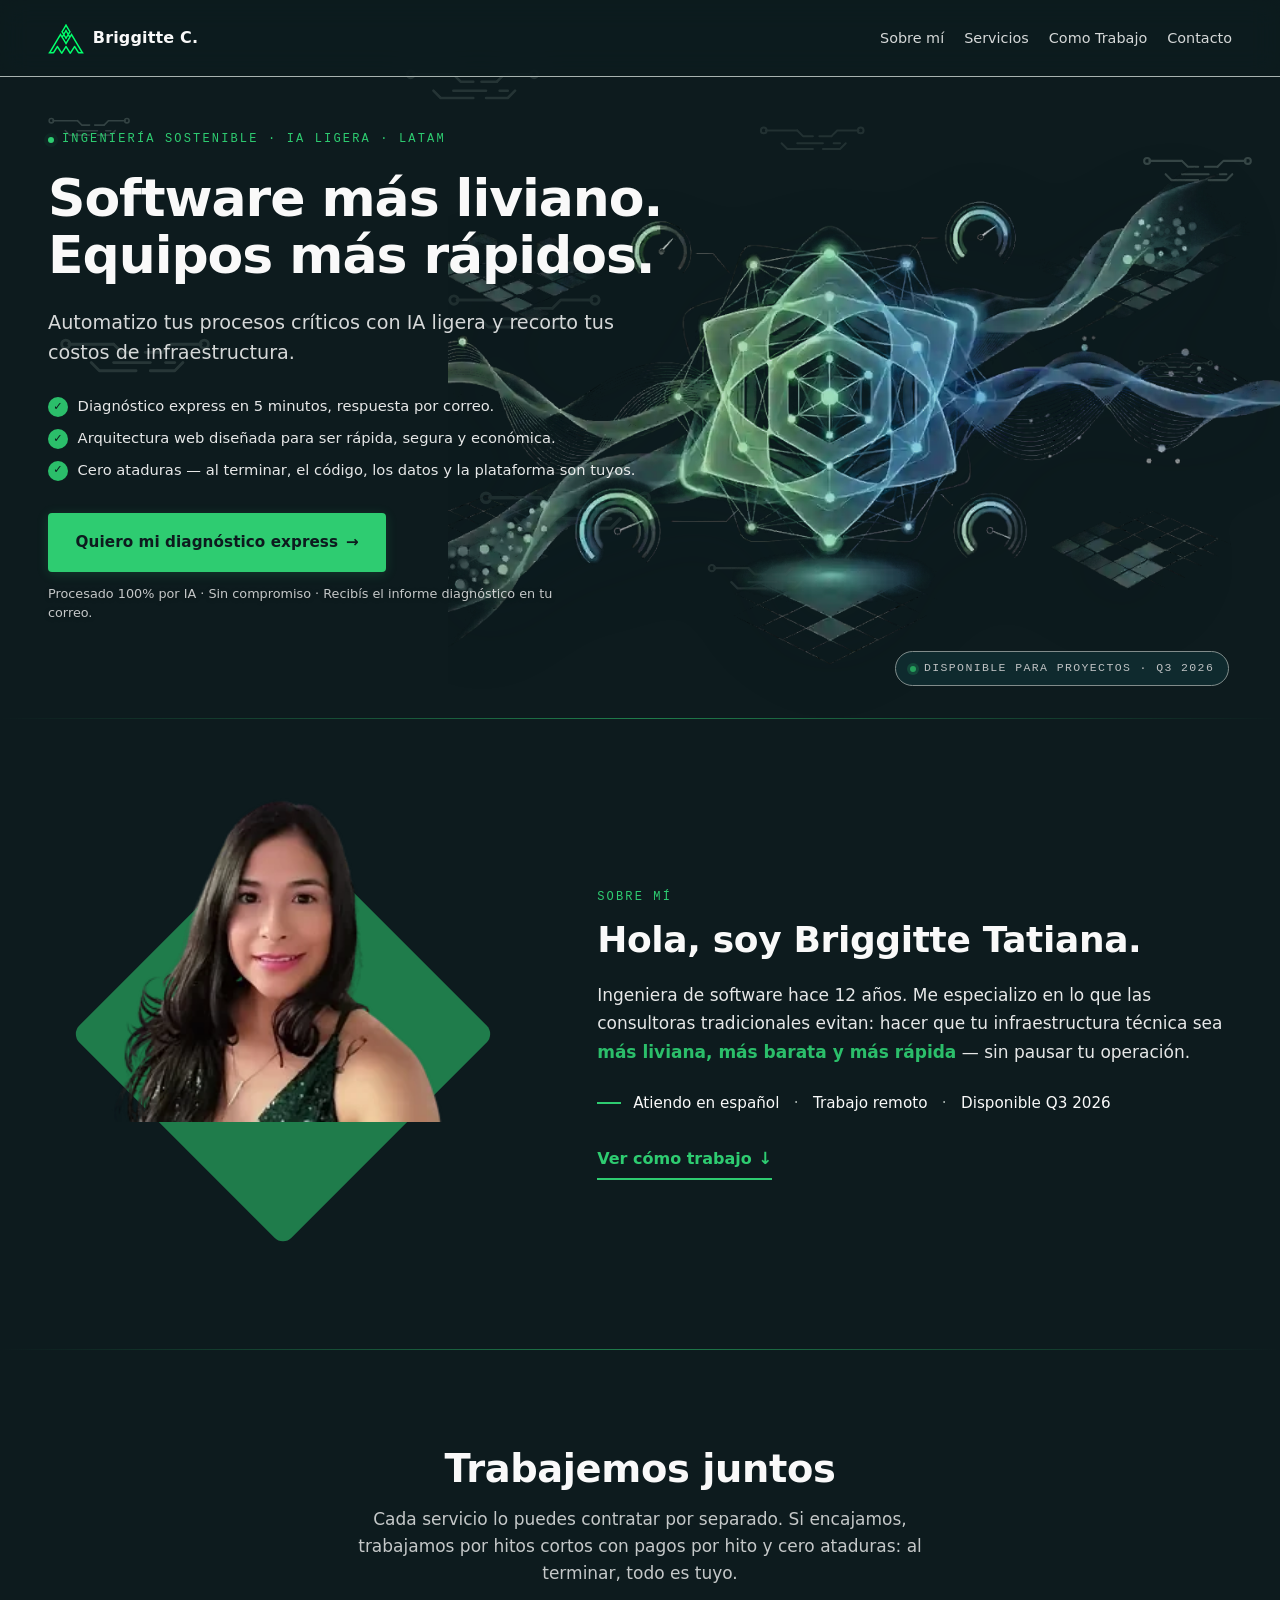
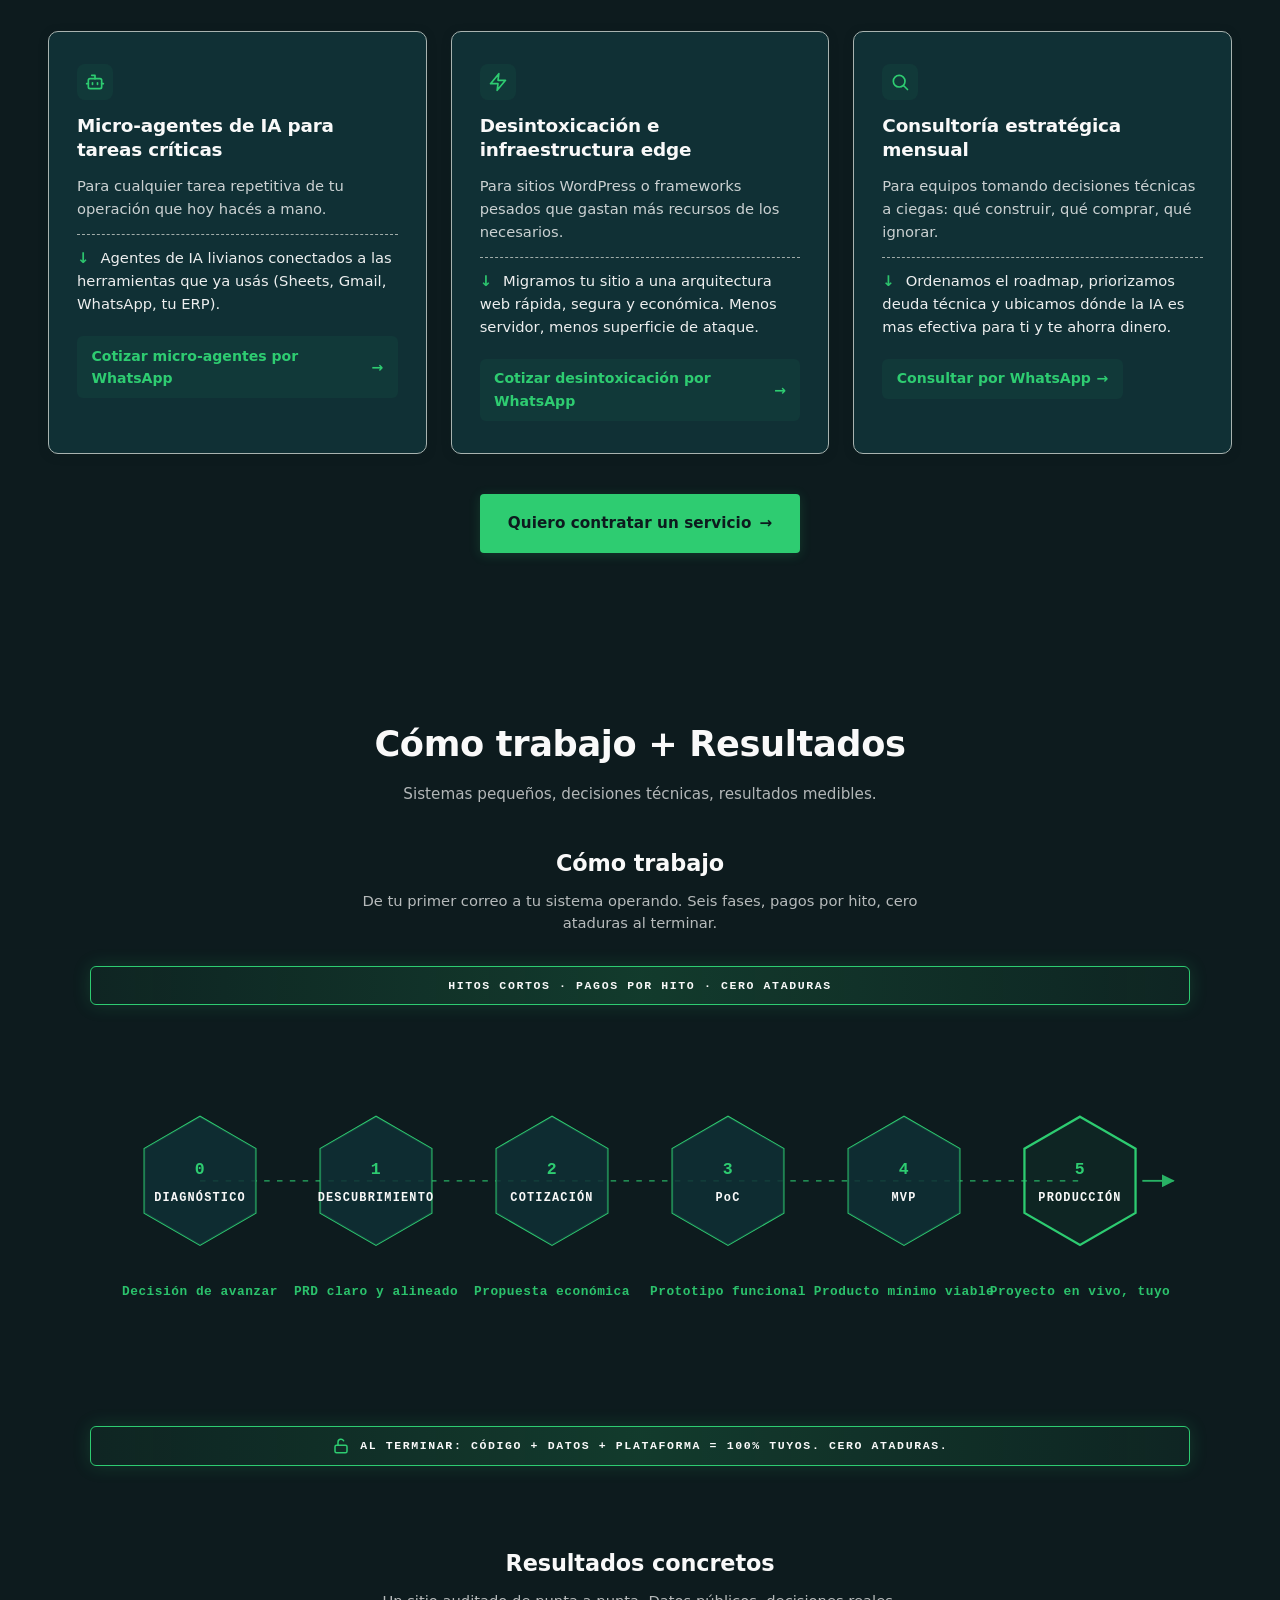
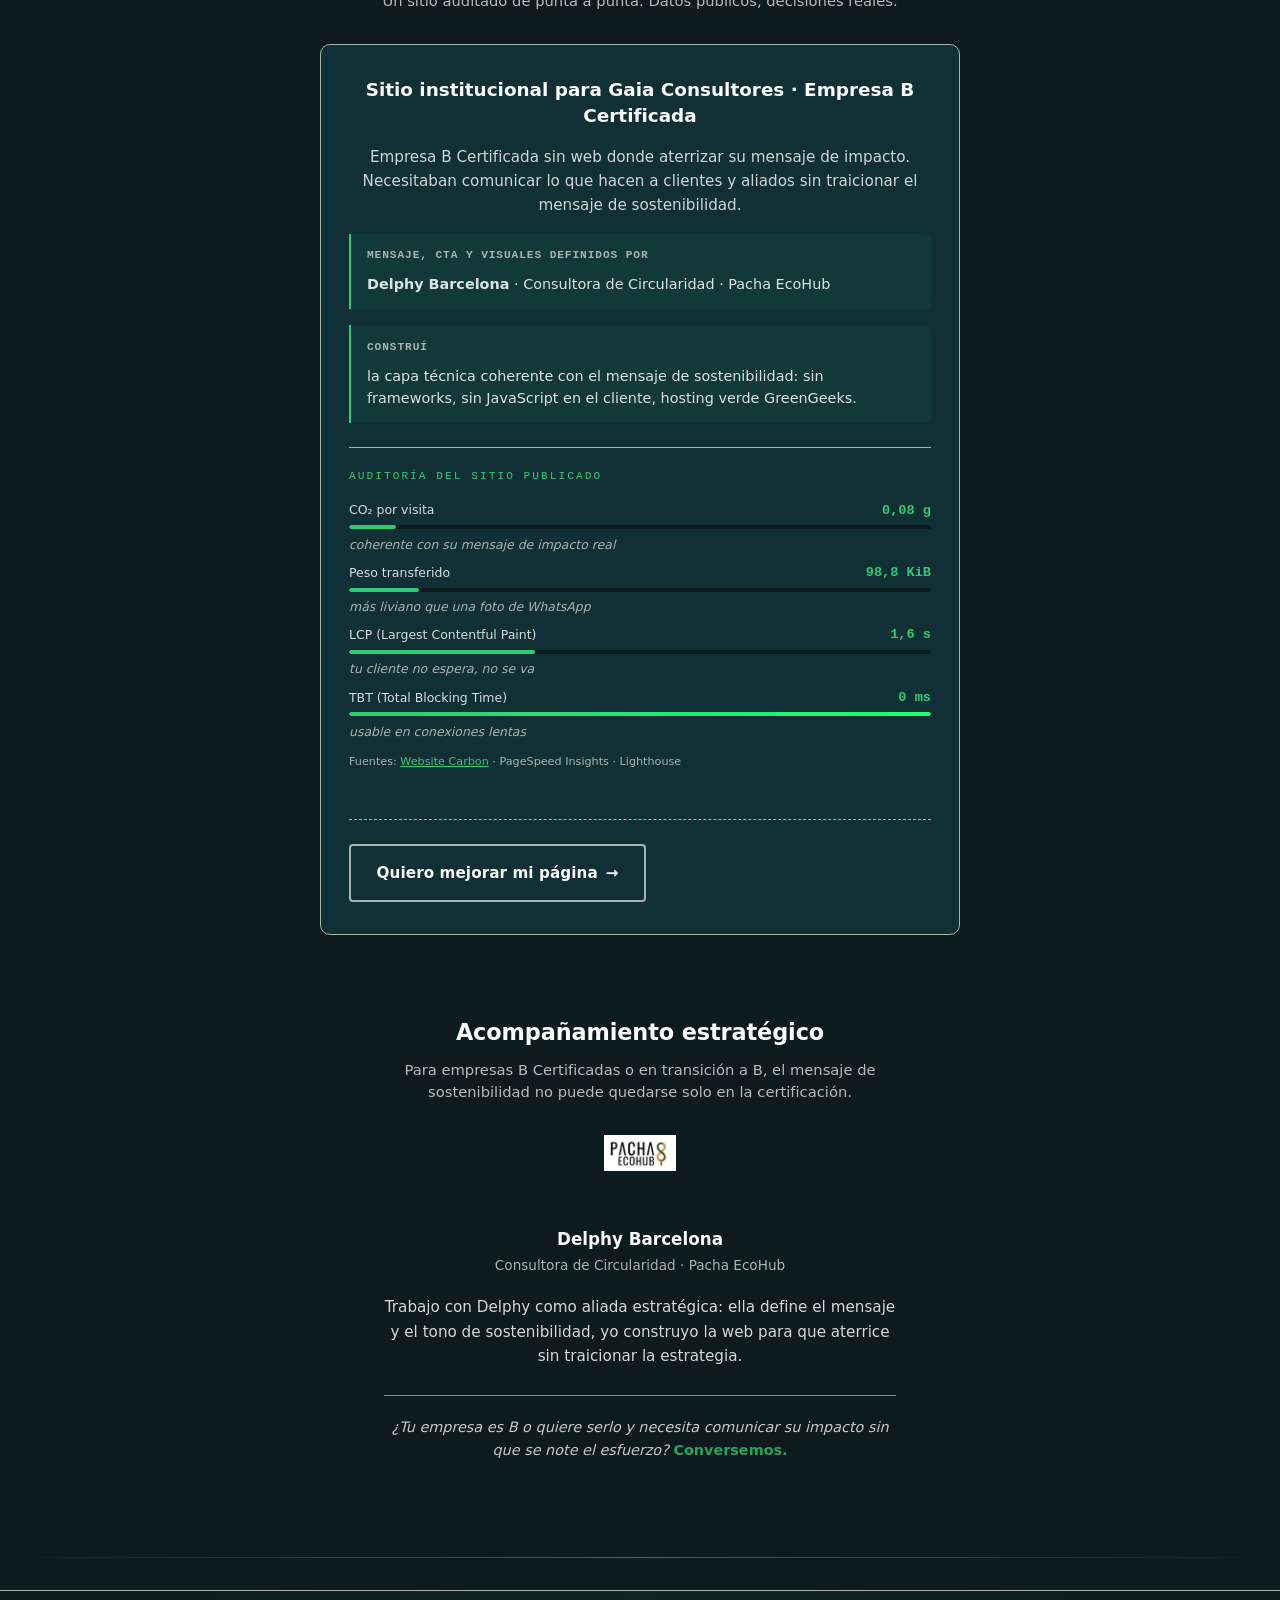
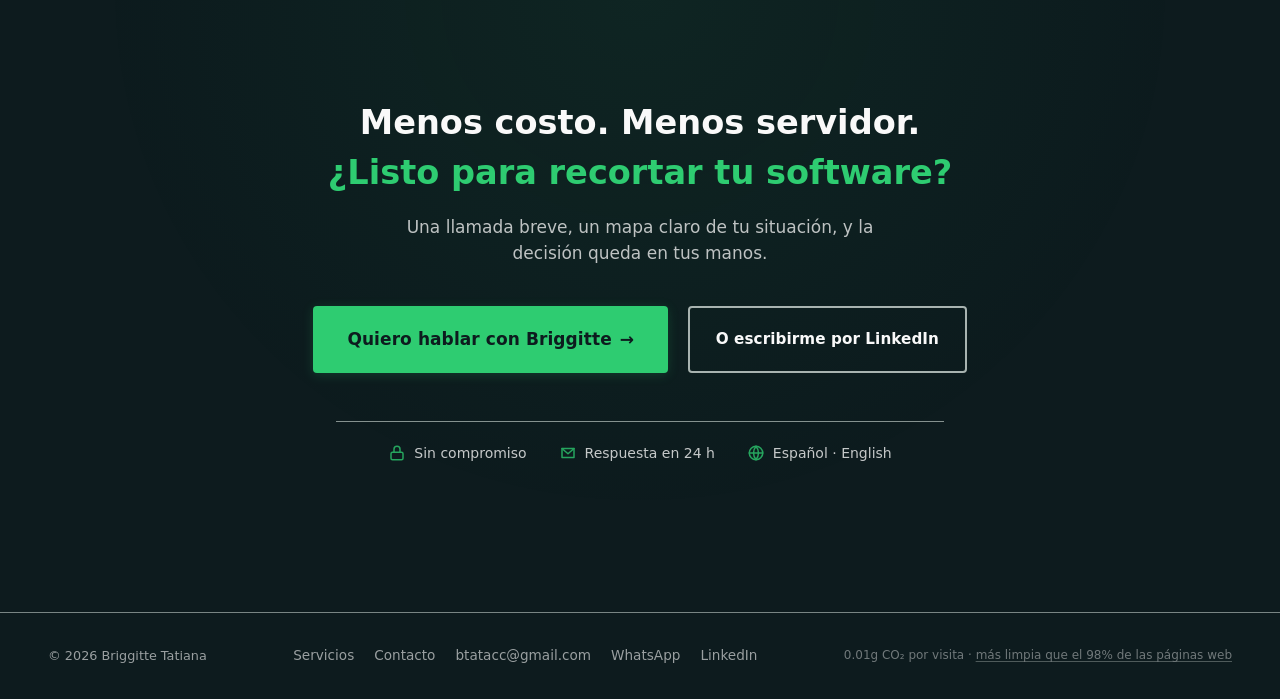
==== commit e6c6fbc8: "feat(footer): restaurar claim CO₂ con dato verificado de Website Carbon Cierra la deuda documentada " ====
--- a/index.html
+++ b/index.html
@@ -74,7 +74,10 @@
     sections-closing.css   CTA final + trust signals
     footer.css      Pie de página
     bio.css         Sobre mí (foto + texto + copy)
-    modal.css       Modal diagnóstico cyberpunk + .hero-cta__help
+    modal/modal-core.css       Modal: toggle + backdrop + panel + close + header + a11y
+    modal/modal-form.css       Modal: form completo (field + inputs + counter + submit)
+    modal/modal-overlay.css    Modal: overlay "Generando diagnóstico" + animaciones
+    modal/modal-responsive.css Modal: responsive mobile (@media max-width: 720px)
 
     Orden de carga: importa. tokens primero (todo depende de él).
     ============================================================
@@ -85,7 +88,10 @@
   <link rel="stylesheet" href="css/header.css">
   <link rel="stylesheet" href="css/layout.css">
   <link rel="stylesheet" href="css/buttons.css">
-  <link rel="stylesheet" href="css/modal.css">
+  <link rel="stylesheet" href="css/modal/modal-core.css">
+  <link rel="stylesheet" href="css/modal/modal-form.css">
+  <link rel="stylesheet" href="css/modal/modal-overlay.css">
+  <link rel="stylesheet" href="css/modal/modal-responsive.css">
   <link rel="stylesheet" href="css/bio.css">
   <link rel="stylesheet" href="css/seccion/sections-hero.css">
   <link rel="stylesheet" href="css/seccion/sections-servicios.css">
@@ -552,8 +558,7 @@
             Display:none en desktop via CSS; el SVG desktop de arriba
             sigue siendo el principal en ≥720px.
           -->
-          <svg class="flow-hexagram-mobile" viewBox="0 0 500 720" xmlns="http://www.w3.org/2000/svg"
-            role="img"
+          <svg class="flow-hexagram-mobile" viewBox="0 0 500 720" xmlns="http://www.w3.org/2000/svg" role="img"
             aria-label="Flujo freelance en seis fases en móvil: 0 Diagnóstico, 1 Descubrimiento, 2 Cotización, 3 Prueba de concepto, 4 MVP, 5 Producción.">
 
             <!-- Definiciones reutilizadas: marker de flecha -->
@@ -596,8 +601,8 @@
             </g>
 
             <!-- Flecha zigzag · hex 2 (arriba-derecha, x=420) → hex 3 (abajo-izquierda, x=80) -->
-            <path class="flow-hexagram__zigzag" d="M 420,160 L 420,260 L 80,260 L 80,320"
-              fill="none" stroke="currentColor" stroke-width="1.5" stroke-dasharray="6 8" opacity="0.85"
+            <path class="flow-hexagram__zigzag" d="M 420,160 L 420,260 L 80,260 L 80,320" fill="none"
+              stroke="currentColor" stroke-width="1.5" stroke-dasharray="6 8" opacity="0.85"
               marker-end="url(#hex-arrow-mobile)" />
 
             <!-- Fila 2 · HEXS 3, 4, 5 (abajo) -->
@@ -843,34 +848,49 @@
         <a href="https://wa.me/573006666230" target="_blank" rel="noopener">WhatsApp</a>
         <a href="https://www.linkedin.com/in/brillitotec/" target="_blank" rel="noopener">LinkedIn</a>
       </address>
+      <!--
+        Claim cuantitativo del footer.
+        Dato verificado con Website Carbon Calculator el 23 Jun 2026
+        (https://www.websitecarbon.com/website/brillitotech-servicios-liwaisi-tech/):
+        0.01g CO₂ por visita + rating A+ + más limpia que el 98% de las páginas.
+        Si cambia el dato, re-medir y actualizar ambos números en la misma fecha
+        para no quedar desincronizado con la fuente verificable.
+      -->
+      <p class="site-footer__carbon">
+        0.01g CO₂ por visita ·
+        <a href="https://www.websitecarbon.com/website/brillitotech-servicios-liwaisi-tech/"
+          target="_blank" rel="noopener">más limpia que el 98% de las páginas web</a>
+      </p>
     </div>
   </footer>
 
   <div class="modal" role="dialog" aria-modal="true" aria-labelledby="modal-title">
     <label for="diagnostico-toggle" class="modal__backdrop" aria-label="Cerrar modal"></label>
 
+    <!--
+      ============================================================
+      OVERLAY · "Generando diagnóstico"
+      ------------------------------------------------------------
+      Es un hijo directo de .modal (no de .modal__panel) para que
+      position:fixed cubra el viewport completo independientemente
+      del scroll interno del panel. Se muestra al hacer submit (vía
+      JS) y desaparece cuando el navegador navega a /gracias.html.
+      El atributo `hidden` lo arranca oculto: si JS está desactivado,
+      el form nativo sigue funcionando exactamente como antes (mejora
+      progresiva). `aria-live="polite"` anuncia el cambio a SR.
+      ============================================================
+    -->
+    <div class="modal__overlay" id="diagnostico-overlay" hidden role="status" aria-live="polite">
+      <div class="modal__overlay-inner">
+        <img src="assets/brillito-logo-modal.webp" alt="" class="modal__overlay-logo" width="96" height="120"
+          aria-hidden="true">
+        <p class="modal__overlay-eyebrow">// Generando tu diagnóstico</p>
+        <p class="modal__overlay-text">Espera un momento…</p>
+      </div>
+    </div>
+
     <div class="modal__panel" role="document">
       <label for="diagnostico-toggle" class="modal__close" aria-label="Cerrar" title="Cerrar">×</label>
-
-      <!--
-        ============================================================
-        OVERLAY · "Generando diagnóstico"
-        ------------------------------------------------------------
-        Se muestra al hacer submit (vía JS) y desaparece cuando el
-        navegador navega a /gracias.html. El atributo `hidden` lo
-        arranca oculto: si JS está desactivado, el form nativo
-        sigue funcionando exactamente como antes (mejora progresiva).
-        `aria-live="polite"` anuncia el cambio a lectores de pantalla.
-        ============================================================
-      -->
-      <div class="modal__overlay" id="diagnostico-overlay" hidden role="status" aria-live="polite">
-        <div class="modal__overlay-inner">
-          <img src="assets/brillito-logo-modal.webp" alt="" class="modal__overlay-logo" width="96" height="120"
-            aria-hidden="true">
-          <p class="modal__overlay-eyebrow">// Generando tu diagnóstico</p>
-          <p class="modal__overlay-text">Espera un momento…</p>
-        </div>
-      </div>
 
       <header class="modal__header">
         <p class="modal__eyebrow">// Diagnóstico Express</p>
@@ -921,7 +941,7 @@
             placeholder="Ej. Conciliar manualmente las facturas en Excel que nos envían los proveedores por correo..."
             aria-describedby="d-proceso-help" required></textarea>
           <p class="modal__help" id="d-proceso-help">
-            Cuanto más concreto, mejor el diagnóstico: nombre del proceso, herramientas que intervienen, frecuencia y
+            Cuanto más concreto, mejor: nombre del proceso, herramientas que intervienen, frecuencia y
             tiempo estimado que le dedicás.
           </p>
           <span class="modal__counter" role="status" aria-live="polite" aria-valuenow="0" aria-valuemin="0"
@@ -955,8 +975,8 @@
         funciona sin él; este solo es affordance visual).
       -->
       <div class="modal__scroll-hint" aria-hidden="true">
-        <svg viewBox="0 0 24 24" fill="none" stroke="currentColor" stroke-width="2.5"
-          stroke-linecap="round" stroke-linejoin="round">
+        <svg viewBox="0 0 24 24" fill="none" stroke="currentColor" stroke-width="2.5" stroke-linecap="round"
+          stroke-linejoin="round">
           <polyline points="6 9 12 15 18 9" />
         </svg>
       </div>
--- a/css/modal/modal-core.css
+++ b/css/modal/modal-core.css
@@ -0,0 +1,153 @@
+/* modal-core.css · Toggle + backdrop + panel + close + header + a11y */
+.modal {
+  position: fixed;
+  inset: 0;
+  z-index: 1000;
+  display: flex;
+  align-items: center;
+  justify-content: center;
+  padding: 1rem;
+  visibility: hidden;
+  opacity: 0;
+  transition: opacity 0.18s linear, visibility 0s linear 0.18s;
+}
+
+html:has(#diagnostico-toggle:checked) .modal {
+  visibility: visible;
+  opacity: 1;
+  transition: opacity 0.18s linear, visibility 0s linear 0s;
+}
+
+html:has(#diagnostico-toggle:checked) {
+  overflow: hidden;
+  overscroll-behavior: none;
+  touch-action: pan-x pan-y;
+}
+
+.modal__backdrop {
+  position: absolute;
+  inset: 0;
+  background: rgba(5, 8, 15, 0.78);
+  backdrop-filter: blur(4px);
+  -webkit-backdrop-filter: blur(4px);
+  cursor: pointer;
+  z-index: 0;
+}
+
+.modal__panel {
+  position: relative;
+  z-index: 1;
+  width: 100%;
+  max-width: 560px;
+  max-height: calc(100vh - 2rem);
+  max-height: calc(100dvh - 2rem);
+  overflow-y: auto;
+  overscroll-behavior: none;
+  -webkit-overflow-scrolling: touch;
+  background: var(--color-bg-cyber);
+  color: var(--color-text-cyber);
+  font-family: var(--font-mono-cyber);
+  border: 1px solid var(--color-accent-cyber);
+  border-radius: var(--radius-md);
+  padding: 2rem 1.75rem 1.75rem;
+  box-shadow:
+    0 0 0 1px var(--color-glow-cyber),
+    0 12px 48px rgba(0, 0, 0, 0.55),
+    0 0 32px var(--color-glow-cyber);
+  mask-image: linear-gradient(to bottom,
+    black 0,
+    black calc(100% - 24px),
+    rgba(0, 0, 0, 0.6) calc(100% - 16px),
+    rgba(0, 0, 0, 0.2) calc(100% - 8px),
+    rgba(0, 0, 0, 0.05) 100%);
+  -webkit-mask-image: linear-gradient(to bottom,
+    black 0,
+    black calc(100% - 24px),
+    rgba(0, 0, 0, 0.6) calc(100% - 16px),
+    rgba(0, 0, 0, 0.2) calc(100% - 8px),
+    rgba(0, 0, 0, 0.05) 100%);
+}
+
+.modal__scroll-hint {
+  position: sticky;
+  bottom: 0.25rem;
+  display: flex;
+  justify-content: flex-end;
+  padding-right: 0.5rem;
+  pointer-events: none;
+  z-index: 2;
+  animation: scroll-hint-bounce 1.6s ease-in-out infinite;
+}
+
+.modal__scroll-hint svg {
+  width: 22px;
+  height: 22px;
+  color: var(--color-accent-cyber);
+  filter: drop-shadow(0 0 6px var(--color-glow-cyber));
+  opacity: 0.95;
+}
+
+.modal__panel--scrolled-bottom .modal__scroll-hint {
+  display: none;
+}
+
+@keyframes scroll-hint-bounce {
+  0%, 100% { transform: translateY(0); opacity: 0.6; }
+  50% { transform: translateY(4px); opacity: 1; }
+}
+
+.modal__close {
+  position: absolute;
+  top: 0.5rem;
+  right: 0.85rem;
+  width: 32px;
+  height: 32px;
+  display: flex;
+  align-items: center;
+  justify-content: center;
+  font-size: 1.6rem;
+  line-height: 1;
+  color: var(--color-text-cyber-mut);
+  cursor: pointer;
+  border-radius: var(--radius-sm);
+  transition: color 0.12s ease, background-color 0.12s ease;
+}
+
+.modal__close:hover {
+  color: var(--color-accent-cyber);
+  background-color: var(--color-glow-cyber);
+}
+
+.modal__header {
+  margin-bottom: 1.5rem;
+  padding-right: 1.5rem;
+}
+
+.modal__eyebrow {
+  color: var(--color-accent-cyber);
+  font-size: 0.75rem;
+  letter-spacing: 0.15em;
+  text-transform: uppercase;
+  margin-bottom: 0.5rem;
+  opacity: 0.85;
+}
+
+.modal__title {
+  color: var(--color-text-cyber);
+  font-size: 1.35rem;
+  font-weight: 700;
+  line-height: 1.3;
+  margin: 0 0 0.5rem;
+}
+
+.modal__sub {
+  color: var(--color-text-cyber-mut);
+  font-size: 0.85rem;
+  line-height: 1.4;
+  margin: 0;
+}
+
+.modal__close:focus-visible {
+  outline: 2px solid #00FF66;
+  outline-offset: 2px;
+}
--- a/css/modal/modal-form.css
+++ b/css/modal/modal-form.css
@@ -0,0 +1,131 @@
+/* modal-form.css · Formulario completo (field + inputs + counter + submit) */
+.modal__form {
+  display: flex;
+  flex-direction: column;
+  gap: 1rem;
+  /* Padding inferior amplio para que el botón submit NO caiga dentro
+     de la zona del mask-image del panel (últimos 24px del fondo se
+     desvanecen para sugerir scroll). 0.75rem original dejaba el
+     submit invisible al llegar al fondo en mobile. */
+  padding-bottom: 2rem;
+}
+
+.modal__field {
+  display: flex;
+  flex-direction: column;
+  gap: 0.4rem;
+  position: relative;
+}
+
+.modal__field label {
+  color: var(--color-text-cyber);
+  font-size: 0.82rem;
+  line-height: 1.4;
+  font-weight: 600;
+}
+
+.modal__field input,
+.modal__field textarea,
+.modal__field select {
+  width: 100%;
+  background: rgba(255, 255, 255, 0.02);
+  color: var(--color-text-cyber);
+  font-family: inherit;
+  font-size: 0.9rem;
+  line-height: 1.5;
+  padding: 0.65rem 0.75rem;
+  border: 1px solid rgba(90, 110, 133, 0.4);
+  border-radius: var(--radius-sm);
+  outline: none;
+  transition: border-color 0.12s ease, box-shadow 0.12s ease, background-color 0.12s ease;
+}
+
+.modal__field input::placeholder,
+.modal__field textarea::placeholder {
+  color: var(--color-text-cyber-mut);
+  opacity: 1;
+}
+
+.modal__field input:focus,
+.modal__field textarea:focus,
+.modal__field select:focus {
+  border-color: var(--color-accent-cyber);
+  background-color: rgba(0, 255, 102, 0.04);
+  box-shadow: 0 0 0 3px var(--color-glow-cyber);
+}
+
+.modal__field textarea {
+  resize: vertical;
+  min-height: 90px;
+  max-height: 200px;
+}
+
+.modal__field select {
+  appearance: none;
+  -webkit-appearance: none;
+  background-image:
+    linear-gradient(45deg, transparent 50%, var(--color-accent-cyber) 50%),
+    linear-gradient(135deg, var(--color-accent-cyber) 50%, transparent 50%);
+  background-position:
+    calc(100% - 18px) 50%,
+    calc(100% - 12px) 50%;
+  background-size: 6px 6px;
+  background-repeat: no-repeat;
+  padding-right: 2.25rem;
+}
+
+.modal__field select option {
+  background: var(--color-bg-cyber);
+  color: var(--color-text-cyber);
+}
+
+.modal__counter {
+  position: absolute;
+  bottom: 0.45rem;
+  right: 0.6rem;
+  color: var(--color-text-cyber-mut);
+  font-size: 0.7rem;
+  pointer-events: none;
+  font-family: inherit;
+}
+
+.modal__help {
+  margin: 0.35rem 0 0;
+  color: var(--color-text-cyber-mut);
+  font-size: 0.78rem;
+  line-height: 1.5;
+}
+
+.modal__submit {
+  margin-top: 0.75rem;
+  width: 100%;
+  background: var(--color-accent-cyber);
+  color: var(--color-bg-cyber);
+  font-family: inherit;
+  font-size: 0.95rem;
+  font-weight: 700;
+  letter-spacing: 0.02em;
+  padding: 0.95rem 1.25rem;
+  border: 1px solid var(--color-accent-cyber);
+  border-radius: var(--radius-sm);
+  cursor: pointer;
+  transition: box-shadow 0.15s ease, background-color 0.15s ease;
+  box-shadow: 0 0 0 0 transparent;
+}
+
+.modal__submit:hover {
+  background: #1AFF77;
+  box-shadow:
+    0 0 0 3px var(--color-glow-cyber),
+    0 0 24px rgba(0, 255, 102, 0.45);
+}
+
+.modal__submit:active {
+  background: #00E65A;
+  box-shadow: 0 0 0 2px rgba(0, 255, 102, 0.3);
+}
+
+.modal__submit:focus-visible {
+  outline: 2px solid var(--color-accent-cyber);
+  outline-offset: 3px;
+}
--- a/css/modal/modal-overlay.css
+++ b/css/modal/modal-overlay.css
@@ -0,0 +1,83 @@
+/* modal-overlay.css · Overlay "Generando diagnóstico" + animaciones */
+/* Los offsets de 1rem en desktop (top/right/bottom/left) coinciden
+   con el padding de .modal en modal-core.css:9 — esa es la fuente
+   de verdad para el spacing del modal. */
+.modal__overlay {
+  position: fixed;
+  top: 1rem;
+  right: 1rem;
+  bottom: 1rem;
+  left: 1rem;
+  z-index: 1100;
+  display: flex;
+  align-items: center;
+  justify-content: center;
+  background: rgb(10, 14, 23);
+  /* backdrop-filter removido: en position:fixed sobre elementos con
+     mask-image, causaba que el background se renderizara casi
+     transparente. El blur del modal__backdrop (modal-core.css:31)
+     ya da la sensación de profundidad. Background sólido (no rgba)
+     para garantizar opacidad completa sobre el form. */
+  border-radius: var(--radius-md);
+  animation: overlay-fade-in 180ms ease-out;
+}
+
+.modal__overlay[hidden] {
+  display: none;
+}
+
+.modal__overlay-inner {
+  display: flex;
+  flex-direction: column;
+  align-items: center;
+  gap: 0.75rem;
+  padding: 1.5rem;
+  text-align: center;
+  color: var(--color-text-cyber);
+}
+
+.modal__overlay-logo {
+  width: 96px;
+  height: 120px;
+  animation: overlay-logo-pulse 1.6s ease-in-out infinite;
+}
+
+.modal__overlay-eyebrow {
+  margin: 0;
+  font-family: var(--font-mono-cyber);
+  font-size: 0.75rem;
+  color: var(--color-accent-cyber);
+  letter-spacing: 0.05em;
+  text-transform: lowercase;
+}
+
+.modal__overlay-text {
+  margin: 0;
+  font-size: 0.95rem;
+  color: var(--color-text-cyber);
+  font-weight: 500;
+}
+
+@keyframes overlay-fade-in {
+  from {
+    opacity: 0;
+  }
+
+  to {
+    opacity: 1;
+  }
+}
+
+@keyframes overlay-logo-pulse {
+
+  0%,
+  100% {
+    transform: scale(1);
+    opacity: 1;
+  }
+
+  50% {
+    transform: scale(1.06);
+    opacity: 0.8;
+  }
+}
--- a/css/modal/modal-responsive.css
+++ b/css/modal/modal-responsive.css
@@ -0,0 +1,33 @@
+/* modal-responsive.css · Responsive mobile (@media max-width: 720px) */
+@media (max-width: 720px) {
+  .modal {
+    padding: 0;
+    align-items: stretch;
+  }
+
+  .modal__panel {
+    max-width: 100%;
+    max-height: 100vh;
+    height: 100vh;
+    border-radius: 0;
+    border-left: none;
+    border-right: none;
+    /* Padding inferior 4rem en mobile: combinado con el mask-image
+       de 24px y el padding-bottom de 2rem del form, deja el botón
+       submit completamente fuera de la zona del fade. 1.5rem
+       original dejaba el submit invisible al llegar al fondo. */
+    padding: 2.5rem 1.25rem 4rem;
+  }
+
+  .modal__title {
+    font-size: 1.15rem;
+  }
+
+  .modal__overlay {
+    top: 0;
+    right: 0;
+    bottom: 0;
+    left: 0;
+    border-radius: 0;
+  }
+}
--- a/css/seccion/sections-hero.css
+++ b/css/seccion/sections-hero.css
@@ -91,6 +91,22 @@
   margin-bottom: 0;
 }
 
+/* Texto de apoyo debajo del CTA del hero — siempre visible,
+   persuade a hacer clic antes de abrir el modal.
+   Color claro para legibilidad sobre el background del hero. */
+.hero-cta__help {
+  color: rgba(249, 249, 249, 0.78);
+  font-size: 0.8rem;
+  line-height: 1.5;
+  margin: 0.75rem 0 0;
+  max-width: 32rem;
+  text-shadow: 0 1px 4px rgba(0, 0, 0, 0.35);
+}
+
+.hero-cta__help strong {
+  color: #F9F9F9;
+}
+
 /* Hero · ilustración flotante (patrón decorativo)
    --------------------------------------------------------
    Solo visible en ≥720px: en mobile ocupa toda la pantalla
--- a/css/seccion/sections-resultados.css
+++ b/css/seccion/sections-resultados.css
@@ -111,13 +111,6 @@
   font-size: 13px;
   font-weight: 700;
   letter-spacing: 0.1em;
-}
-
-.flow-hex__desc {
-  fill: var(--color-text);
-  font-family: var(--font-sans);
-  font-size: 11px;
-  opacity: 0.78;
 }
 
 .flow-hex__deliv {
@@ -247,6 +240,13 @@
   .flow-hexagram-mobile {
     display: block;
     max-width: 100%;
+    /* Simetría con banner-top:
+       viewBox 500x720 reserva ~120 unidades de aire al fondo después
+       del hex 5 (deliv-5 en y=535). Sin compensación, el gap entre
+       hex 5 y banner-bot es ~147px, vs ~47px entre banner-top y hex 0.
+       El margin-bottom negativo cierra esa diferencia sin tocar el
+       viewBox (mantiene los hexágonos intactos). */
+    margin-bottom: -155px;
   }
 
   /* Tipografía del SVG mobile · más pequeña que desktop porque cada
@@ -263,11 +263,12 @@
     font-size: 12px;
   }
 
-  /* En mobile el aire extra del viewBox 1200x540 SÍ lo necesitamos
-     para que los entregables verdes no se monten. Restablecemos
-     el margin-top con más aire del que tenía antes. */
+  /* Simetría con el banner superior:
+     - Banner top tiene margin-bottom: 1.25rem (gap ~20px al SVG)
+     - Banner bottom necesita gap equivalente al final del SVG
+     margin-top: 0 (no 2.5rem) para igualar el gap arriba. */
   .marco-banner--bottom {
-    margin-top: 2.5rem;
+    margin-top: 0;
   }
 
   .marco-banner__text {
@@ -406,12 +407,6 @@
   object-fit: contain;
 }
 
-.acompanamiento-card__logo img {
-  max-width: 100%;
-  max-height: 100%;
-  object-fit: contain;
-}
-
 .acompanamiento-card__name {
   display: flex;
   flex-direction: column;
--- a/css/footer.css
+++ b/css/footer.css
@@ -15,16 +15,10 @@
   text-align: center;
 }
 
-.site-footer__copy,
-.site-footer__tag {
+.site-footer__copy {
   margin: 0;
   font-size: 0.8rem;
   opacity: 0.85;
-}
-
-.site-footer__tag {
-  opacity: 0.65;
-  font-style: italic;
 }
 
 .site-footer__links {
@@ -50,6 +44,28 @@
   opacity: 1;
 }
 
+/* Claim cuantitativo del footer (Website Carbon, verificado 23 Jun 2026).
+   Mobile: ocupa su propia línea debajo de los links.
+   Desktop: se alinea a la derecha del grid, separado del bloque de contacto. */
+.site-footer__carbon {
+  margin: 0;
+  font-size: 0.75rem;
+  opacity: 0.6;
+  text-align: center;
+}
+
+.site-footer__carbon a {
+  color: var(--color-text);
+  text-decoration: underline;
+  text-decoration-color: var(--color-text-muted);
+  text-underline-offset: 2px;
+}
+
+.site-footer__carbon a:hover {
+  color: var(--color-accent);
+  text-decoration-color: var(--color-accent);
+}
+
 @media (min-width: 720px) {
   .site-footer__grid {
     flex-direction: row;
@@ -63,4 +79,9 @@
     justify-content: center;
     flex: 1;
   }
+
+  .site-footer__carbon {
+    text-align: right;
+    white-space: nowrap;
+  }
 }
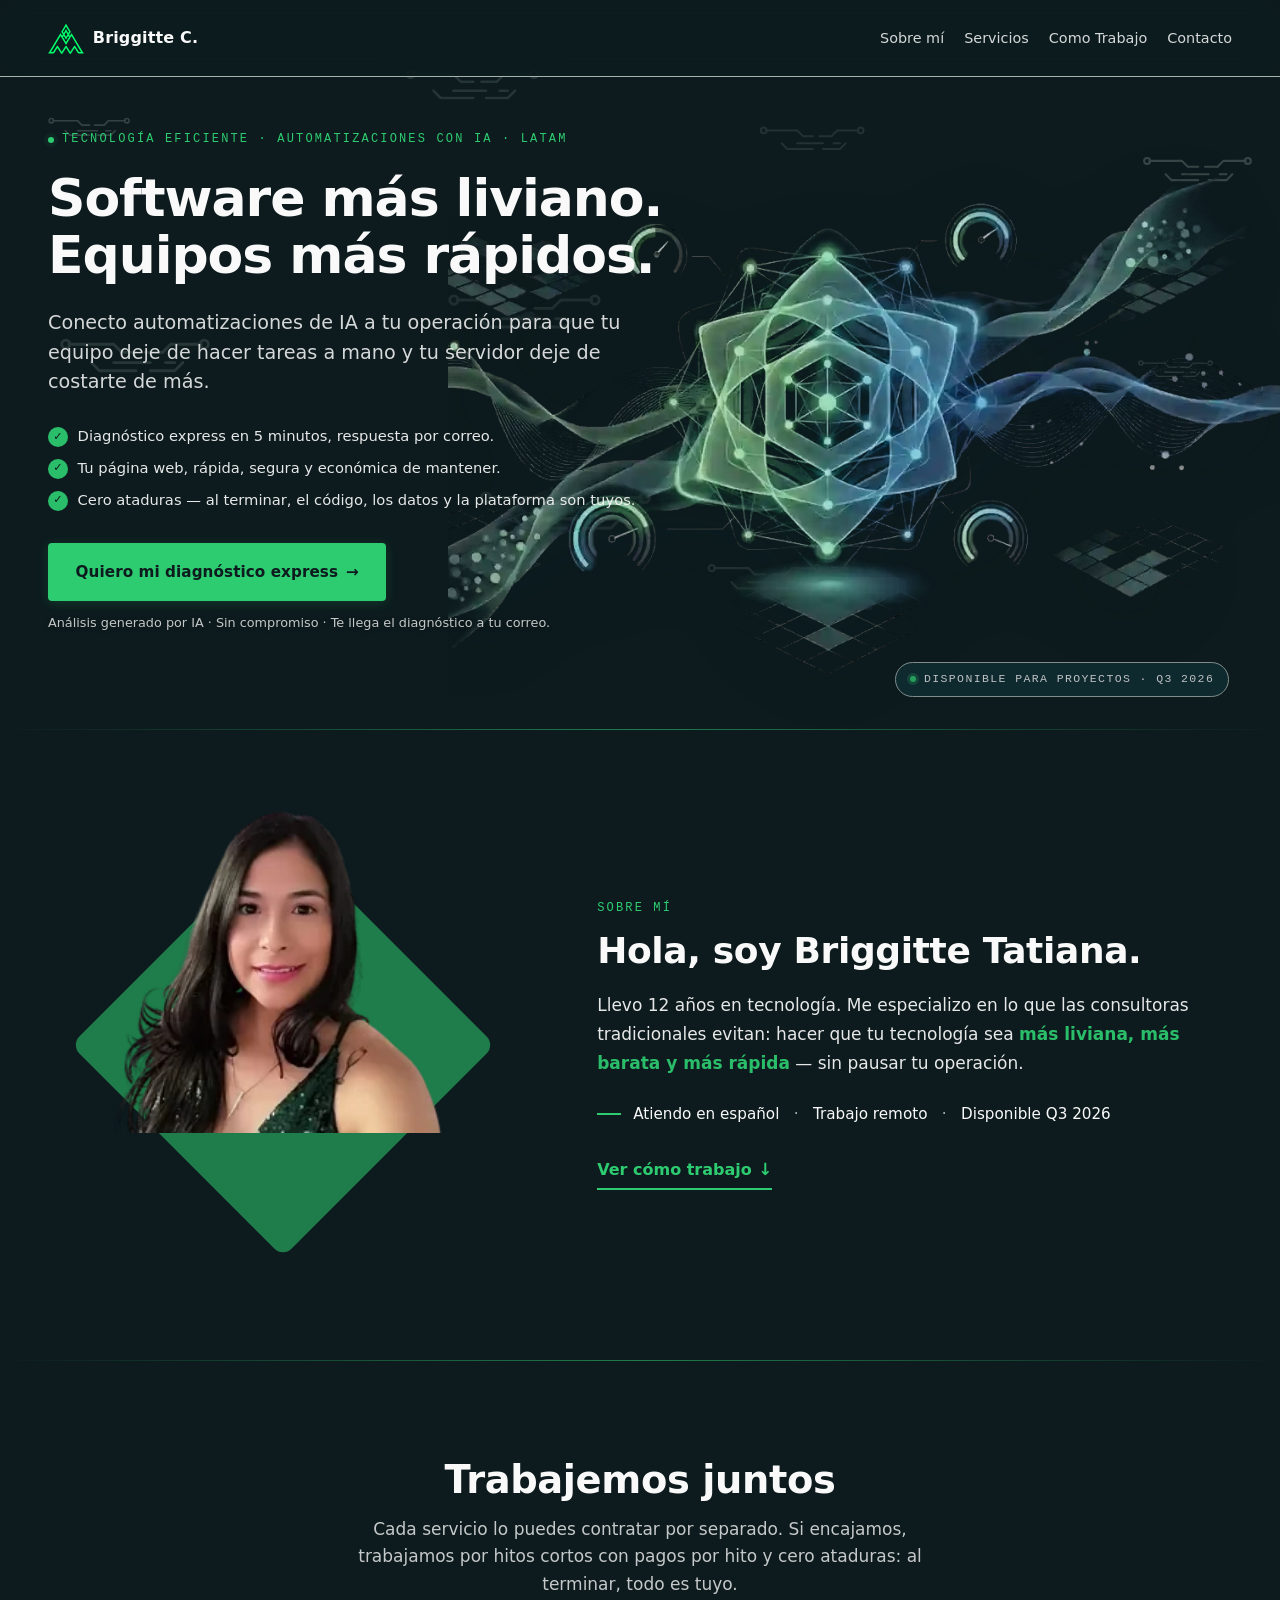
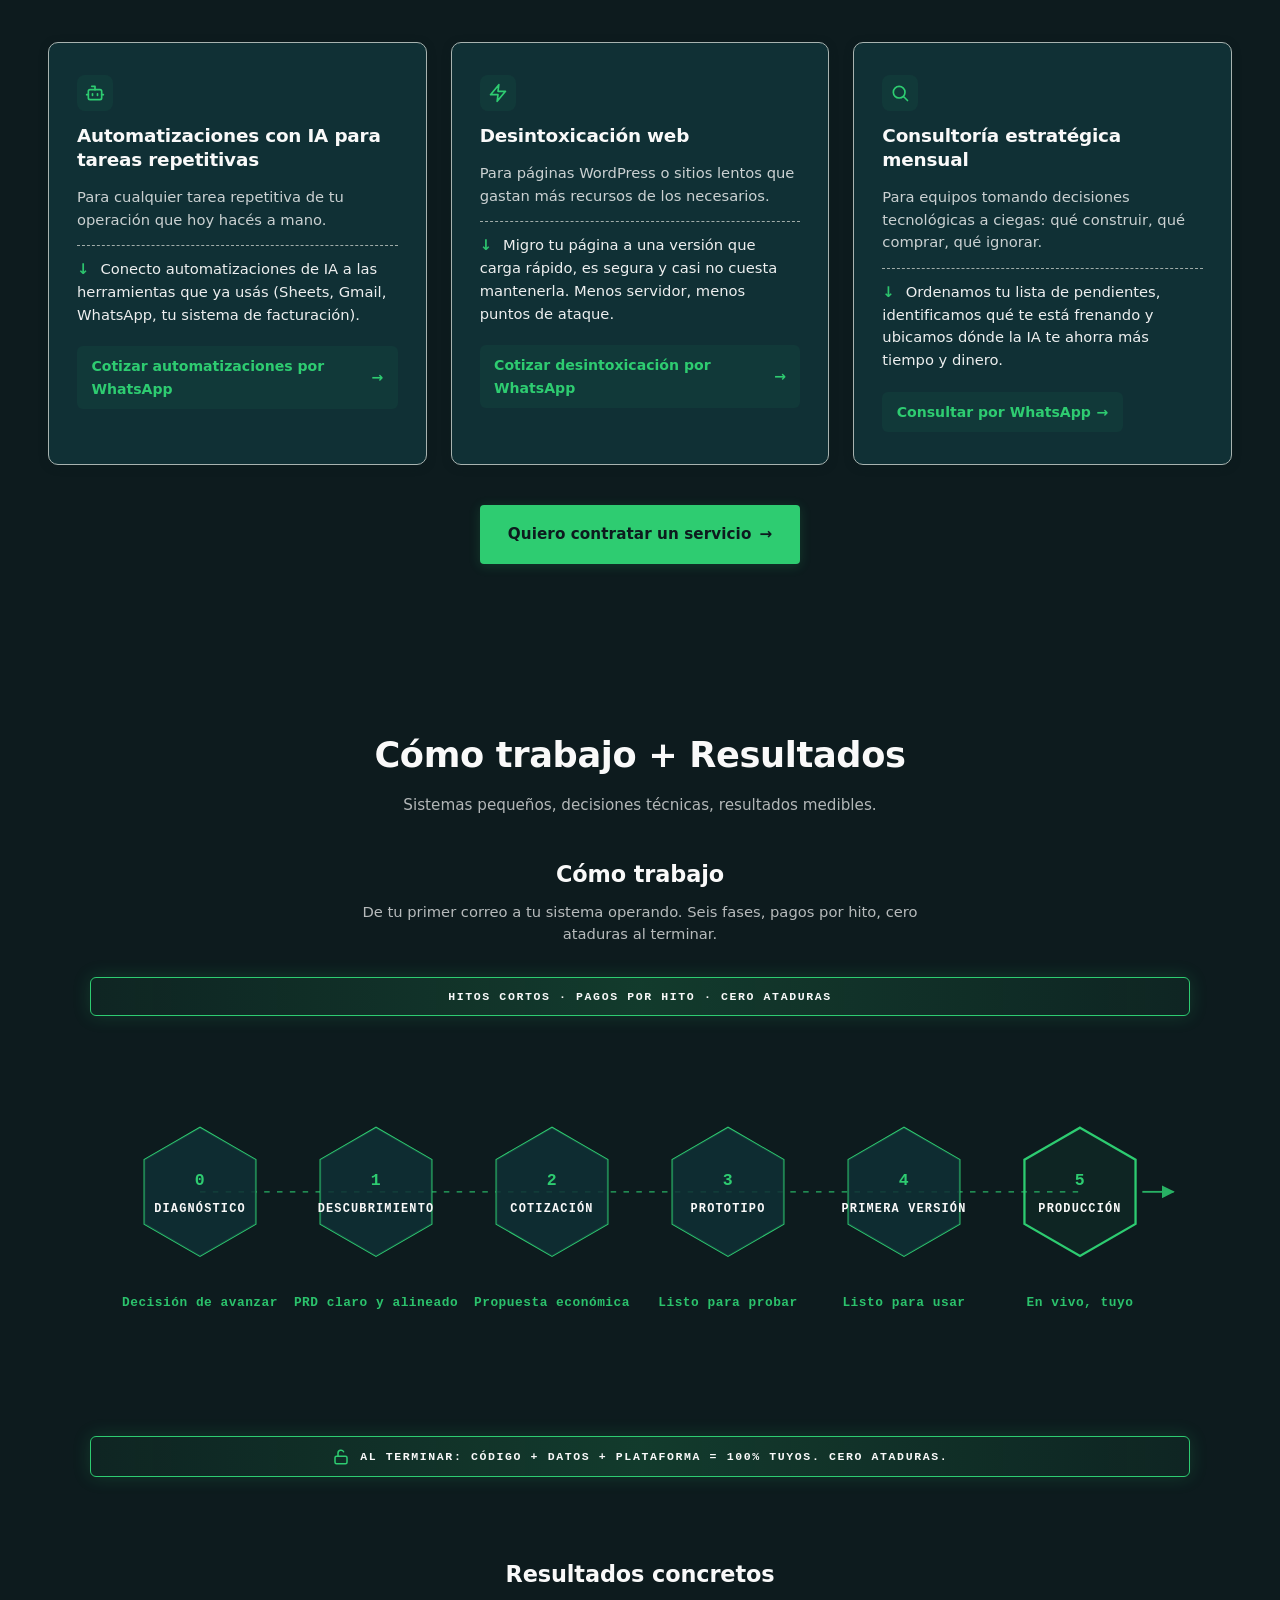
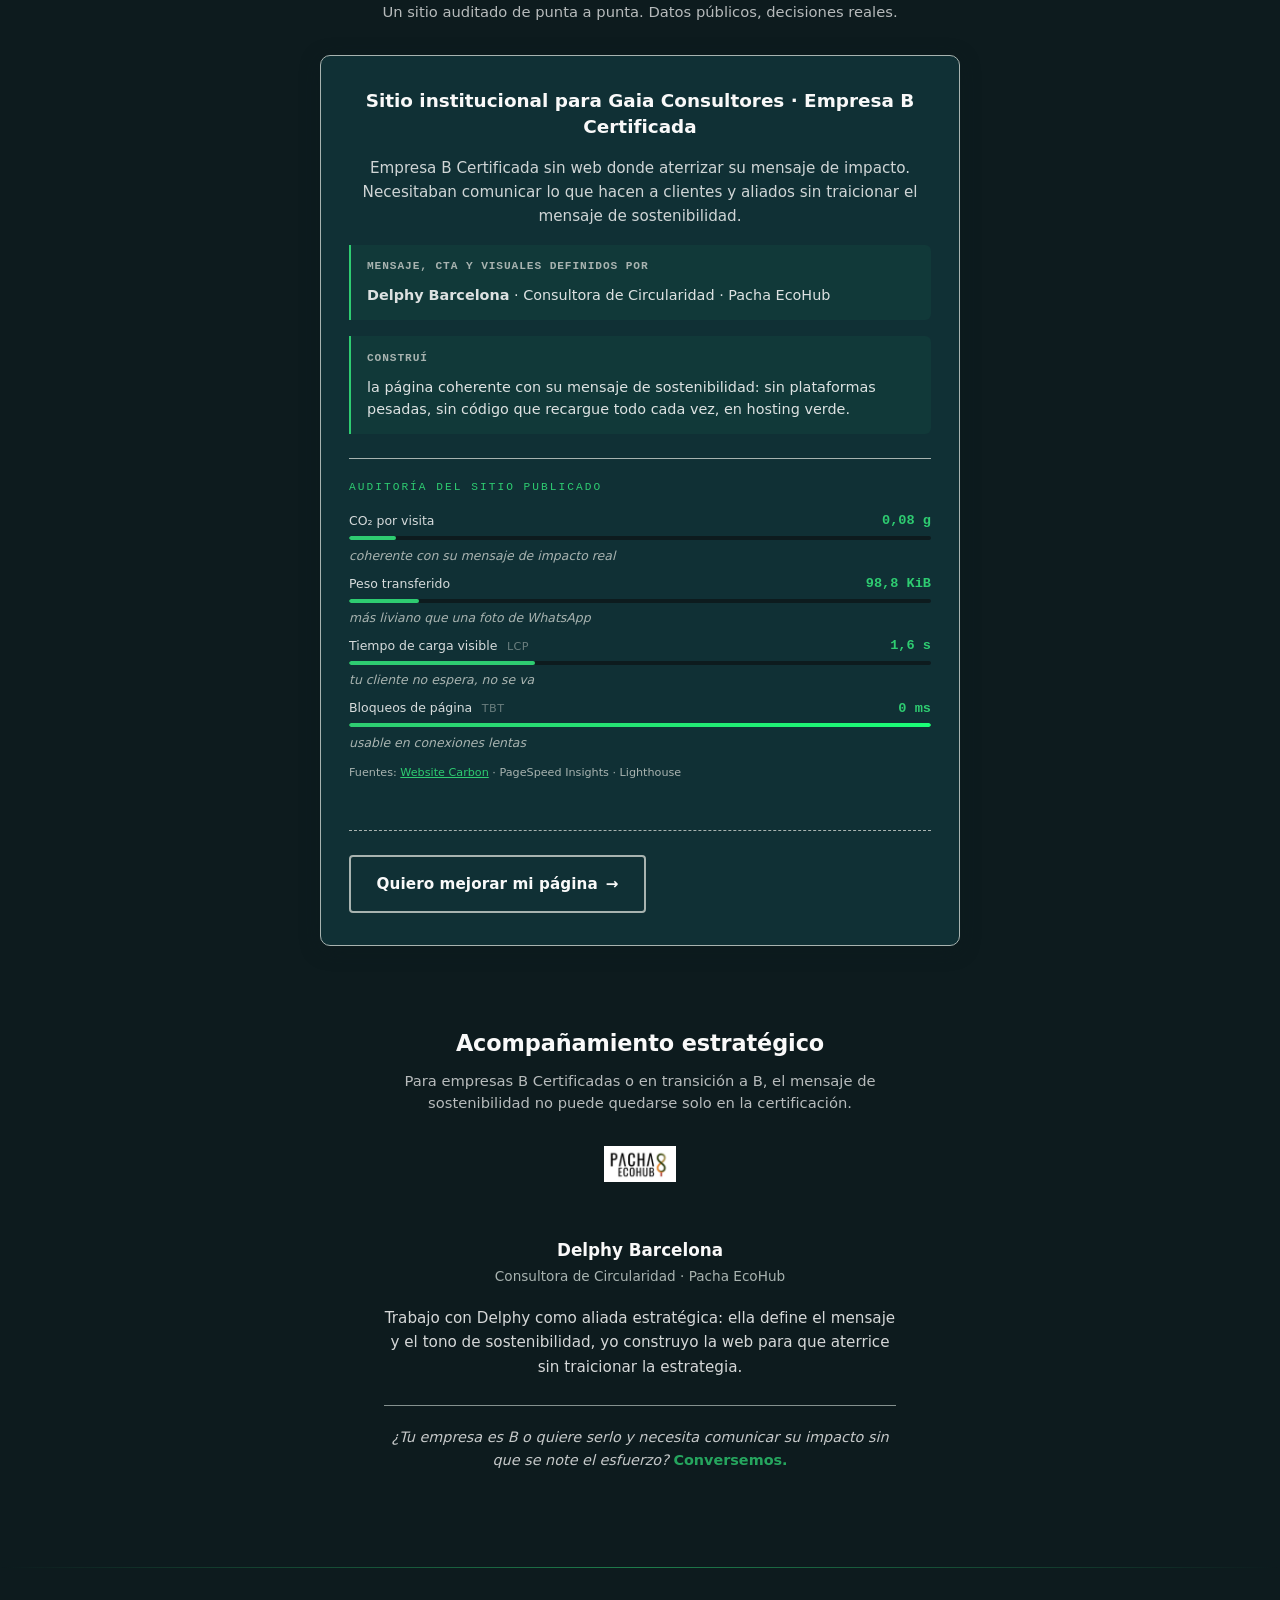
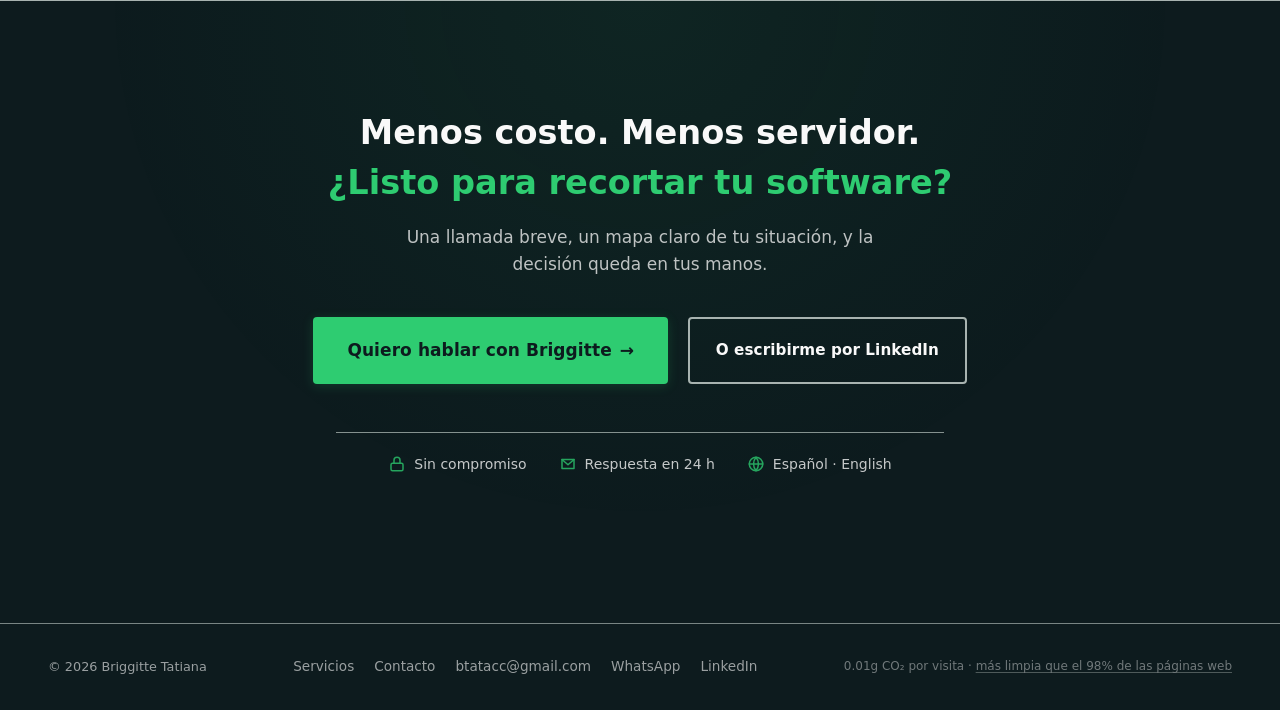
==== commit 5e4b11d7: "refactor(copy): landing sin jerga tecnica para audiencia no懂 tecnologia - meta tags, JSON-LD y title" ====
--- a/index.html
+++ b/index.html
@@ -5,23 +5,23 @@
   <meta charset="UTF-8">
   <meta name="viewport" content="width=device-width, initial-scale=1.0">
   <meta name="description"
-    content="Briggitte Tatiana — Ingeniera de software senior experta en alta eficiencia. Reduzco costos operativos y huella de carbono digital en Latam con infraestructura estática y micro-agentes de IA.">
+    content="Briggitte Tatiana — Ingeniera de software freelance. Automatizo tareas repetitivas con IA y dejo tu tecnología rápida, barata y de bajo consumo. Sin ataduras, en Latam.">
   <meta name="theme-color" content="#0D1B1E">
-  <link rel="canonical" href="https://brillitotech.github.io/">
+  <link rel="canonical" href="https://brillitotech-servicios.liwaisi.tech/">
   <meta property="og:type" content="website">
-  <meta property="og:url" content="https://brillitotech.github.io/">
-  <meta property="og:title" content="Briggitte Tatiana — Alta Eficiencia para tu Software">
+  <meta property="og:url" content="https://brillitotech-servicios.liwaisi.tech/">
+  <meta property="og:title" content="Briggitte Tatiana — Tecnología rápida, barata y de bajo consumo">
   <meta property="og:description"
-    content="Ingeniera de software freelance en Latam. Reduzco costos operativos y CO₂ digital con micro-agentes de IA e infraestructura edge. Sin ataduras.">
-  <meta property="og:image" content="https://brillitotech.github.io/assets/hero-illustration.webp">
+    content="Ingeniera de software freelance en Latam. Automatizo tareas repetitivas con IA y dejo tu tecnología rápida, barata y de bajo consumo. Sin ataduras.">
+  <meta property="og:image" content="https://brillitotech-servicios.liwaisi.tech/assets/hero-illustration.webp">
   <meta property="og:locale" content="es_LATAM">
   <meta name="twitter:card" content="summary_large_image">
-  <meta name="twitter:url" content="https://brillitotech.github.io/">
-  <meta name="twitter:title" content="Briggitte Tatiana — Alta Eficiencia para tu Software">
+  <meta name="twitter:url" content="https://brillitotech-servicios.liwaisi.tech/">
+  <meta name="twitter:title" content="Briggitte Tatiana — Tecnología rápida, barata y de bajo consumo">
   <meta name="twitter:description"
-    content="Ingeniera de software freelance. Reduzco costos operativos y CO₂ digital con micro-agentes de IA e infraestructura edge en Latam.">
-  <meta name="twitter:image" content="https://brillitotech.github.io/assets/hero-illustration.webp">
-  <title>Briggitte Tatiana — Alta Eficiencia para tu Software</title>
+    content="Ingeniera de software freelance. Automatizo tareas repetitivas con IA y dejo tu tecnología rápida, barata y de bajo consumo. Sin ataduras, en Latam.">
+  <meta name="twitter:image" content="https://brillitotech-servicios.liwaisi.tech/assets/hero-illustration.webp">
+  <title>Briggitte Tatiana — Tecnología rápida, barata y de bajo consumo</title>
 
   <!-- JSON-LD · datos estructurados para rich results en Google -->
   <script type="application/ld+json">
@@ -29,12 +29,12 @@
       "@context": "https://schema.org",
       "@type": "ProfessionalService",
       "name": "Briggitte Tatiana — Brillitotech",
-      "description": "Ingeniera de software senior freelance. Reduzco costos operativos y huella de carbono digital en Latam con infraestructura estática y micro-agentes de IA.",
-      "url": "https://brillitotech.github.io",
-      "image": "https://brillitotech.github.io/assets/sobre_mi.webp",
+      "description": "Ingeniera de software freelance. Automatizo tareas repetitivas con IA y dejo tu tecnología rápida, barata y de bajo consumo en Latam.",
+      "url": "https://brillitotech-servicios.liwaisi.tech",
+      "image": "https://brillitotech-servicios.liwaisi.tech/assets/sobre_mi.webp",
       "areaServed": { "@type": "Place", "name": "Latinoamérica" },
-      "serviceType": ["Micro-agentes de IA", "Infraestructura edge", "Consultoría estratégica"],
-      "knowsAbout": ["Arquitectura cloud", "Desarrollo sostenible", "IA ligera"],
+      "serviceType": ["Automatizaciones con IA", "Sitios web rápidos y económicos", "Consultoría estratégica mensual"],
+      "knowsAbout": ["Automatización de procesos", "Optimización web", "Tecnología de bajo consumo"],
       "inLanguage": "es",
       "contactPoint": {
         "@type": "ContactPoint",
@@ -49,10 +49,10 @@
       "@context": "https://schema.org",
       "@type": "Person",
       "name": "Briggitte Tatiana",
-      "jobTitle": "Ingeniera de Software Senior",
-      "description": "Arquitecta cloud freelance especializada en alta eficiencia y desarrollo sostenible para equipos en Latam.",
-      "url": "https://brillitotech.github.io",
-      "image": "https://brillitotech.github.io/assets/sobre_mi.webp",
+      "jobTitle": "Ingeniera de Software Freelance",
+      "description": "Ingeniera de software freelance. Hago que tu tecnología sea más rápida, más barata y consuma menos energía. Trabajo con equipos en Latam.",
+      "url": "https://brillitotech-servicios.liwaisi.tech",
+      "image": "https://brillitotech-servicios.liwaisi.tech/assets/sobre_mi.webp",
       "sameAs": ["https://www.linkedin.com/in/brillitotec/"]
     }
   </script>
@@ -241,21 +241,20 @@
           <div class="hero-text">
             <p class="hero-eyebrow">
               <span class="hero-eyebrow__dot" aria-hidden="true"></span>
-              Ingeniería sostenible · IA ligera · Latam
+              Tecnología eficiente · Automatizaciones con IA · Latam
             </p>
 
             <h1>Software más liviano.<br>Equipos más rápidos.</h1>
 
             <h2 class="hero-sub">
-              Automatizo tus procesos críticos con IA ligera y recorto
-              tus costos de infraestructura.
+              Conecto automatizaciones de IA a tu operación para que tu equipo
+              deje de hacer tareas a mano y tu servidor deje de costarte de más.
             </h2>
 
             <ul class="hero-props" aria-label="Qué incluye trabajar conmigo">
               <li><span class="hero-props__check" aria-hidden="true">✓</span> Diagnóstico express en 5 minutos,
                 respuesta por correo.</li>
-              <li><span class="hero-props__check" aria-hidden="true">✓</span> Arquitectura web diseñada para ser rápida,
-                segura y económica.</li>
+              <li><span class="hero-props__check" aria-hidden="true">✓</span> Tu página web, rápida, segura y económica de mantener.</li>
               <li><span class="hero-props__check" aria-hidden="true">✓</span> Cero ataduras — al terminar, el código,
                 los datos y la plataforma son tuyos.</li>
             </ul>
@@ -266,7 +265,7 @@
                 <span class="btn__arrow" aria-hidden="true">→</span>
               </label>
               <p class="hero-cta__help">
-                Procesado 100% por IA · Sin compromiso · Recibís el informe diagnóstico en tu correo.
+                Análisis generado por IA · Sin compromiso · Te llega el diagnóstico a tu correo.
               </p>
             </div>
           </div>
@@ -292,7 +291,7 @@
 
           <div class="bio-photo">
             <span class="bio-photo__diamond" aria-hidden="true"></span>
-            <img src="assets/sobre_mi.webp" alt="Briggitte Tatiana — ingeniera de software senior"
+            <img src="assets/sobre_mi.webp" alt="Briggitte Tatiana — ingeniera de software freelance"
               class="bio-photo__img" width="800" height="800" loading="lazy" decoding="async">
           </div>
 
@@ -300,9 +299,9 @@
             <p class="bio-eyebrow">Sobre mí</p>
             <h2 class="bio-title">Hola, soy Briggitte Tatiana.</h2>
             <p class="bio-lead">
-              Ingeniera de software hace 12 años. Me especializo en lo
+              Llevo 12 años en tecnología. Me especializo en lo
               que las consultoras tradicionales evitan: hacer que tu
-              infraestructura técnica sea <strong>más liviana, más barata y
+              tecnología sea <strong>más liviana, más barata y
                 más rápida</strong> — sin pausar tu operación.
             </p>
 
@@ -348,17 +347,17 @@
                 <path d="M9 13v2" />
               </svg>
             </span>
-            <h3>Micro-agentes de IA para tareas críticas</h3>
+            <h3>Automatizaciones con IA para tareas repetitivas</h3>
             <p class="card__problem">Para cualquier tarea repetitiva de tu operación
               que hoy hacés a mano.</p>
             <p class="card__solution"><span class="card__arrow" aria-hidden="true">↓</span>
-              Agentes de IA livianos conectados a las herramientas que ya usás
-              (Sheets, Gmail, WhatsApp, tu ERP).
+              Conecto automatizaciones de IA a las herramientas que ya usás
+              (Sheets, Gmail, WhatsApp, tu sistema de facturación).
             </p>
             <a class="card__whatsapp"
-              href="https://wa.me/573006666230?text=Hola%20Briggitte%2C%20vi%20tu%20servicio%20de%20micro-agentes%20de%20IA%20y%20quiero%20cotizar."
+              href="https://wa.me/573006666230?text=Hola%20Briggitte%2C%20vi%20tu%20servicio%20de%20automatizaciones%20con%20IA%20y%20quiero%20cotizar."
               target="_blank" rel="noopener">
-              Cotizar micro-agentes por WhatsApp <span aria-hidden="true">→</span>
+              Cotizar automatizaciones por WhatsApp <span aria-hidden="true">→</span>
             </a>
           </article>
 
@@ -369,15 +368,15 @@
                 <polygon points="13 2 3 14 12 14 11 22 21 10 12 10 13 2"></polygon>
               </svg>
             </span>
-            <h3>Desintoxicación e infraestructura edge</h3>
-            <p class="card__problem">Para sitios WordPress o frameworks pesados
+            <h3>Desintoxicación web</h3>
+            <p class="card__problem">Para páginas WordPress o sitios lentos
               que gastan más recursos de los necesarios.</p>
             <p class="card__solution"><span class="card__arrow" aria-hidden="true">↓</span>
-              Migramos tu sitio a una arquitectura web rápida, segura
-              y económica. Menos servidor, menos superficie de ataque.
+              Migro tu página a una versión que carga rápido, es segura
+              y casi no cuesta mantenerla. Menos servidor, menos puntos de ataque.
             </p>
             <a class="card__whatsapp"
-              href="https://wa.me/573006666230?text=Hola%20Briggitte%2C%20me%20interesa%20migrar%20mi%20sitio%20a%20infraestructura%20edge."
+              href="https://wa.me/573006666230?text=Hola%20Briggitte%2C%20me%20interesa%20la%20desintoxicaci%C3%B3n%20de%20mi%20p%C3%A1gina%20web."
               target="_blank" rel="noopener">
               Cotizar desintoxicación por WhatsApp <span aria-hidden="true">→</span>
             </a>
@@ -392,11 +391,11 @@
               </svg>
             </span>
             <h3>Consultoría estratégica mensual</h3>
-            <p class="card__problem">Para equipos tomando decisiones técnicas a ciegas:
+            <p class="card__problem">Para equipos tomando decisiones tecnológicas a ciegas:
               qué construir, qué comprar, qué ignorar.</p>
             <p class="card__solution"><span class="card__arrow" aria-hidden="true">↓</span>
-              Ordenamos el roadmap, priorizamos deuda técnica y ubicamos
-              dónde la IA es mas efectiva para ti y te ahorra dinero.
+              Ordenamos tu lista de pendientes, identificamos qué te está frenando
+              y ubicamos dónde la IA te ahorra más tiempo y dinero.
             </p>
             <a class="card__whatsapp"
               href="https://wa.me/573006666230?text=Hola%20Briggitte%2C%20tengo%20preguntas%20sobre%20consultor%C3%ADa%20estrat%C3%A9gica%20mensual."
@@ -469,7 +468,7 @@
             por eso este padding interno se nota mucho.
           -->
           <svg class="flow-hexagram" viewBox="0 0 1200 620" xmlns="http://www.w3.org/2000/svg" role="img"
-            aria-label="Flujo freelance en seis fases: 0 Diagnóstico inicial, 1 Descubrimiento y arquitectura, 2 Cotización y acuerdo de hitos, 3 Prueba de concepto, 4 Desarrollo del MVP, 5 Despliegue en producción.">
+            aria-label="Flujo freelance en seis fases: 0 Decisión de avanzar, 1 PRD claro y alineado, 2 Propuesta económica, 3 Listo para probar, 4 Listo para usar, 5 En vivo, tuyo.">
 
             <!-- Definiciones: glow suave + marcador de flecha hexagonal -->
             <defs>
@@ -518,22 +517,22 @@
               <text class="flow-hex__deliv" y="125" text-anchor="middle">Propuesta económica</text>
             </g>
 
-            <!-- Hexágono 3 · PoC -->
+            <!-- Hexágono 3 · PROTOTIPO -->
             <g class="flow-hex-node" transform="translate(696,170)">
               <polygon class="flow-hex__shape" points="0,-70 60.6,-35 60.6,35 0,70 -60.6,35 -60.6,-35" />
               <polygon class="flow-hex__fill" points="0,-70 60.6,-35 60.6,35 0,70 -60.6,35 -60.6,-35" />
               <text class="flow-hex__num" y="-8" text-anchor="middle">3</text>
-              <text class="flow-hex__title" y="22" text-anchor="middle">PoC</text>
-              <text class="flow-hex__deliv" y="125" text-anchor="middle">Prototipo funcional</text>
+              <text class="flow-hex__title" y="22" text-anchor="middle">PROTOTIPO</text>
+              <text class="flow-hex__deliv" y="125" text-anchor="middle">Listo para probar</text>
             </g>
 
-            <!-- Hexágono 4 · MVP -->
+            <!-- Hexágono 4 · PRIMERA VERSIÓN -->
             <g class="flow-hex-node" transform="translate(888,170)">
               <polygon class="flow-hex__shape" points="0,-70 60.6,-35 60.6,35 0,70 -60.6,35 -60.6,-35" />
               <polygon class="flow-hex__fill" points="0,-70 60.6,-35 60.6,35 0,70 -60.6,35 -60.6,-35" />
               <text class="flow-hex__num" y="-8" text-anchor="middle">4</text>
-              <text class="flow-hex__title" y="22" text-anchor="middle">MVP</text>
-              <text class="flow-hex__deliv" y="125" text-anchor="middle">Producto mínimo viable</text>
+              <text class="flow-hex__title" y="22" text-anchor="middle">PRIMERA VERSIÓN</text>
+              <text class="flow-hex__deliv" y="125" text-anchor="middle">Listo para usar</text>
             </g>
 
             <!-- Hexágono 5 · PRODUCCIÓN · última fase, sale del marco -->
@@ -542,7 +541,7 @@
               <polygon class="flow-hex__fill" points="0,-70 60.6,-35 60.6,35 0,70 -60.6,35 -60.6,-35" />
               <text class="flow-hex__num" y="-8" text-anchor="middle">5</text>
               <text class="flow-hex__title" y="22" text-anchor="middle">PRODUCCIÓN</text>
-              <text class="flow-hex__deliv" y="125" text-anchor="middle">Proyecto en vivo, tuyo</text>
+              <text class="flow-hex__deliv" y="125" text-anchor="middle">En vivo, tuyo</text>
             </g>
 
             <!-- Flecha final · sale del hex 5 apuntando a "tuyo" -->
@@ -559,7 +558,7 @@
             sigue siendo el principal en ≥720px.
           -->
           <svg class="flow-hexagram-mobile" viewBox="0 0 500 720" xmlns="http://www.w3.org/2000/svg" role="img"
-            aria-label="Flujo freelance en seis fases en móvil: 0 Diagnóstico, 1 Descubrimiento, 2 Cotización, 3 Prueba de concepto, 4 MVP, 5 Producción.">
+            aria-label="Flujo freelance en seis fases en móvil: 0 Decisión de avanzar, 1 PRD claro y alineado, 2 Propuesta económica, 3 Listo para probar, 4 Listo para usar, 5 En vivo, tuyo.">
 
             <!-- Definiciones reutilizadas: marker de flecha -->
             <defs>
@@ -609,22 +608,22 @@
             <!-- Línea horizontal punteada fila 2 -->
             <line class="flow-hexagram__line" x1="80" y1="430" x2="420" y2="430" />
 
-            <!-- Hex 3 · PoC (abajo-izquierda) -->
+            <!-- Hex 3 · PROTOTIPO (abajo-izquierda) -->
             <g class="flow-hex-node" transform="translate(80,430)">
               <polygon class="flow-hex__shape" points="0,-60 52,-30 52,30 0,60 -52,30 -52,-30" />
               <polygon class="flow-hex__fill" points="0,-60 52,-30 52,30 0,60 -52,30 -52,-30" />
               <text class="flow-hex__num" y="-6" text-anchor="middle">3</text>
-              <text class="flow-hex__title" y="18" text-anchor="middle">PoC</text>
-              <text class="flow-hex__deliv" y="105" text-anchor="middle">Prototipo funcional</text>
+              <text class="flow-hex__title" y="18" text-anchor="middle">PROTOTIPO</text>
+              <text class="flow-hex__deliv" y="105" text-anchor="middle">Listo para probar</text>
             </g>
 
-            <!-- Hex 4 · MVP (abajo-centro) -->
+            <!-- Hex 4 · PRIMERA VERSIÓN (abajo-centro) -->
             <g class="flow-hex-node" transform="translate(250,430)">
               <polygon class="flow-hex__shape" points="0,-60 52,-30 52,30 0,60 -52,30 -52,-30" />
               <polygon class="flow-hex__fill" points="0,-60 52,-30 52,30 0,60 -52,30 -52,-30" />
               <text class="flow-hex__num" y="-6" text-anchor="middle">4</text>
-              <text class="flow-hex__title" y="18" text-anchor="middle">MVP</text>
-              <text class="flow-hex__deliv" y="105" text-anchor="middle">Producto mínimo viable</text>
+              <text class="flow-hex__title" y="18" text-anchor="middle">PRIMERA VERSIÓN</text>
+              <text class="flow-hex__deliv" y="105" text-anchor="middle">Listo para usar</text>
             </g>
 
             <!-- Hex 5 · PRODUCCIÓN (abajo-derecha, destacado) -->
@@ -633,7 +632,7 @@
               <polygon class="flow-hex__fill" points="0,-60 52,-30 52,30 0,60 -52,30 -52,-30" />
               <text class="flow-hex__num" y="-6" text-anchor="middle">5</text>
               <text class="flow-hex__title" y="18" text-anchor="middle">PRODUCCIÓN</text>
-              <text class="flow-hex__deliv" y="105" text-anchor="middle">Proyecto en vivo, tuyo</text>
+              <text class="flow-hex__deliv" y="105" text-anchor="middle">En vivo, tuyo</text>
             </g>
 
             <!-- Flecha final · sale del hex 5 hacia "tuyo" -->
@@ -691,8 +690,9 @@
             <div class="resultado-card__rol">
               <span class="resultado-card__rol-label">Construí</span>
               <p class="resultado-card__rol-text">
-                la capa técnica coherente con el mensaje de sostenibilidad:
-                sin frameworks, sin JavaScript en el cliente, hosting verde GreenGeeks.
+                la página coherente con su mensaje de sostenibilidad:
+                sin plataformas pesadas, sin código que recargue todo cada vez,
+                en hosting verde.
               </p>
             </div>
 
@@ -713,13 +713,13 @@
                   <span class="impact__bar"><span class="impact__fill" style="width: 12%"></span></span>
                 </li>
                 <li>
-                  <span class="impact__label">LCP (Largest Contentful Paint)</span>
+                  <span class="impact__label">Tiempo de carga visible <span class="impact__sub">LCP</span></span>
                   <span class="impact__value">1,6 s</span>
                   <span class="impact__note">tu cliente no espera, no se va</span>
                   <span class="impact__bar"><span class="impact__fill" style="width: 32%"></span></span>
                 </li>
                 <li>
-                  <span class="impact__label">TBT (Total Blocking Time)</span>
+                  <span class="impact__label">Bloqueos de página <span class="impact__sub">TBT</span></span>
                   <span class="impact__value">0 ms</span>
                   <span class="impact__note">usable en conexiones lentas</span>
                   <span class="impact__bar impact__bar--perfect"><span class="impact__fill"
@@ -894,8 +894,8 @@
 
       <header class="modal__header">
         <p class="modal__eyebrow">// Diagnóstico Express</p>
-        <h2 id="modal-title" class="modal__title">Diseña tu Piloto de IA en 5 minutos</h2>
-        <p class="modal__sub">Contesta 6 preguntas. Recibirás un mapa de optimización por correo.</p>
+        <h2 id="modal-title" class="modal__title">Ponte a punto en 5 minutos</h2>
+        <p class="modal__sub">Contesta 6 preguntas. Recibirás un mapa de oportunidades por correo, sin compromiso.</p>
       </header>
 
       <!--
@@ -954,7 +954,7 @@
         </div>
 
         <div class="modal__field">
-          <label for="d-volumen">¿Cuál es el volumen aproximado de transacciones o registros procesados al mes?</label>
+          <label for="d-volumen">¿Cuántas operaciones de este proceso hacen al mes, aproximadamente?</label>
           <select id="d-volumen" name="volumen" required>
             <option value="" disabled selected>Selecciona un rango…</option>
             <option value="lt-100">Menos de 100 operaciones / mes</option>
--- a/css/seccion/sections-resultados.css
+++ b/css/seccion/sections-resultados.css
@@ -381,6 +381,19 @@
   margin: 0.15rem 0 0;
 }
 
+/* Sub-texto técnico (sigla LCP/TBT) dentro del label humano.
+   Aparece al lado del nombre humano, más chico y opaco,
+   para que el lead no técnico lea primero el nombre claro
+   y el técnico curioso encuentre la sigla sin buscarla. */
+.impact__sub {
+  color: var(--color-text-muted);
+  font-size: 0.7rem;
+  font-weight: 500;
+  letter-spacing: 0.04em;
+  margin-left: 0.35rem;
+  opacity: 0.7;
+}
+
 /* ---------- Bloque Acompañamiento estratégico ---------- */
 /* Sin caja ni fondo: cierre tipográfico de la conversación después
    de la card de Resultados. El .container padre ya da los márgenes
